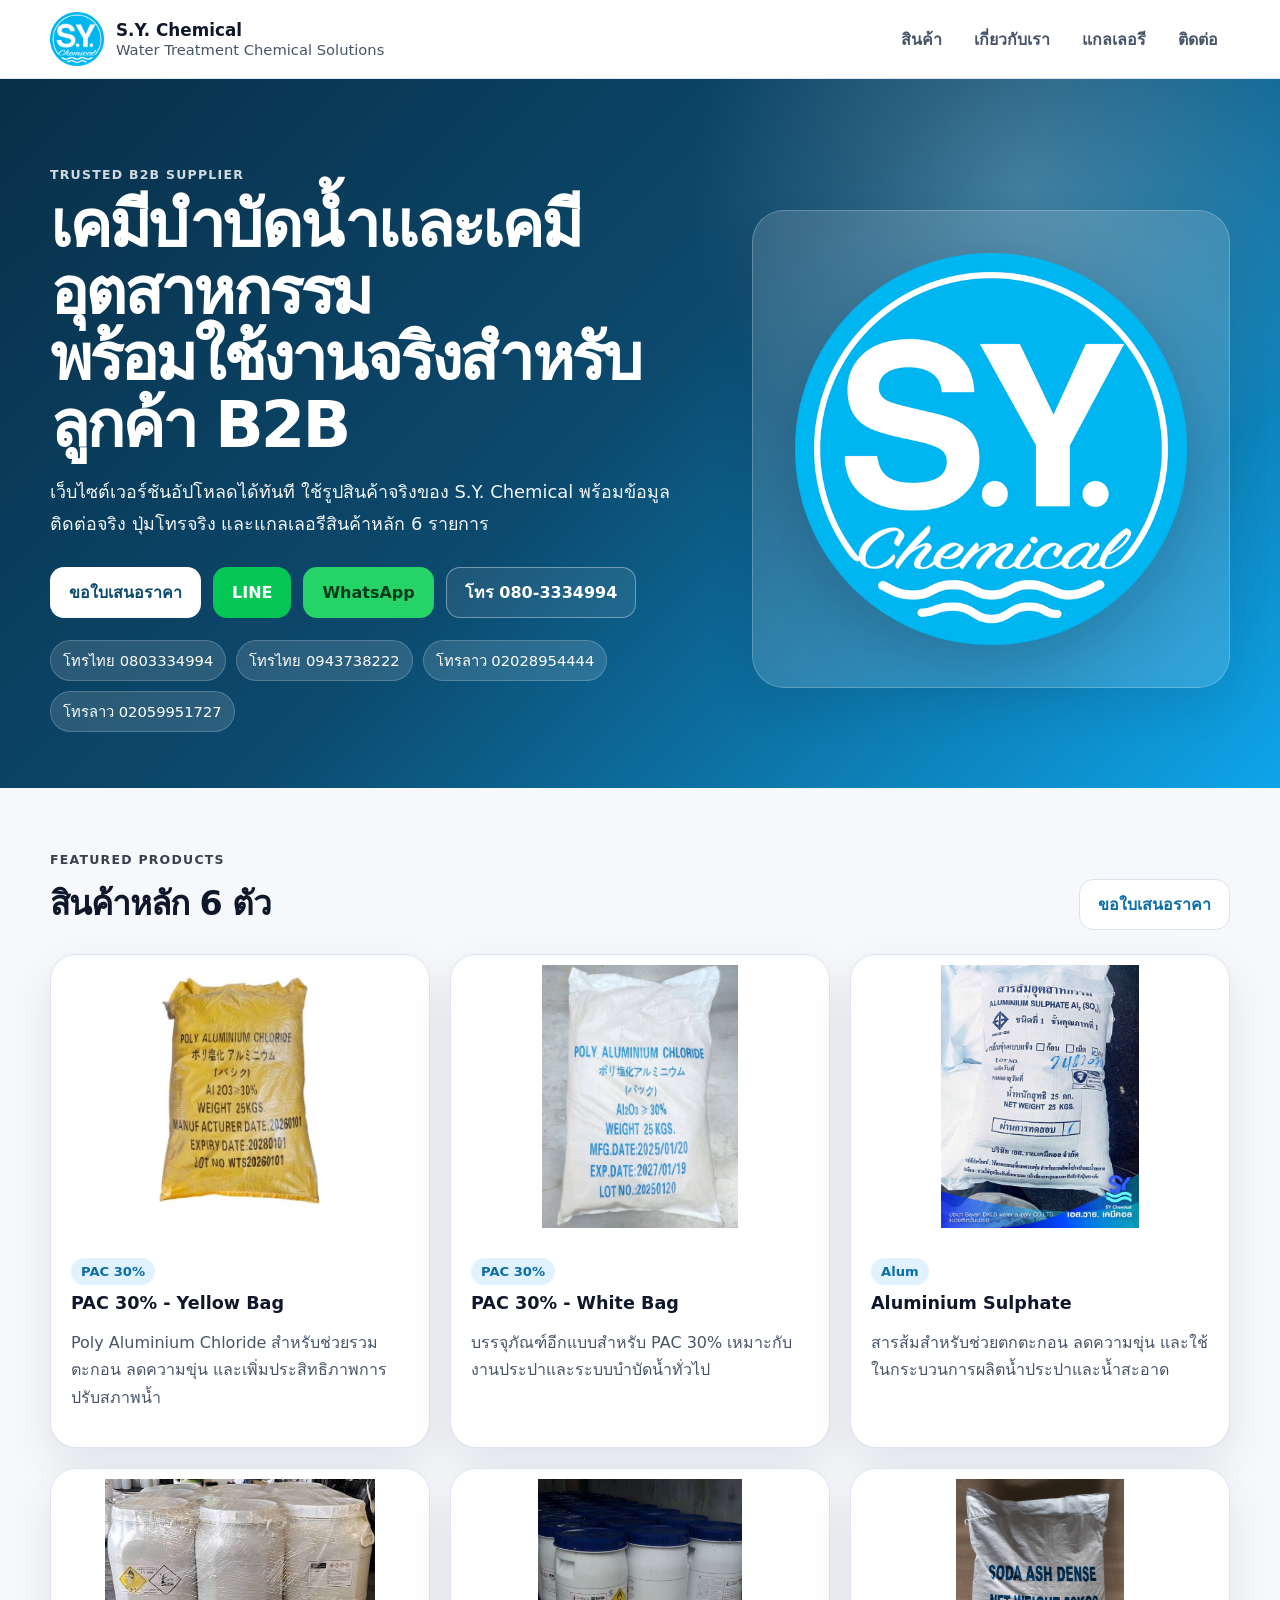
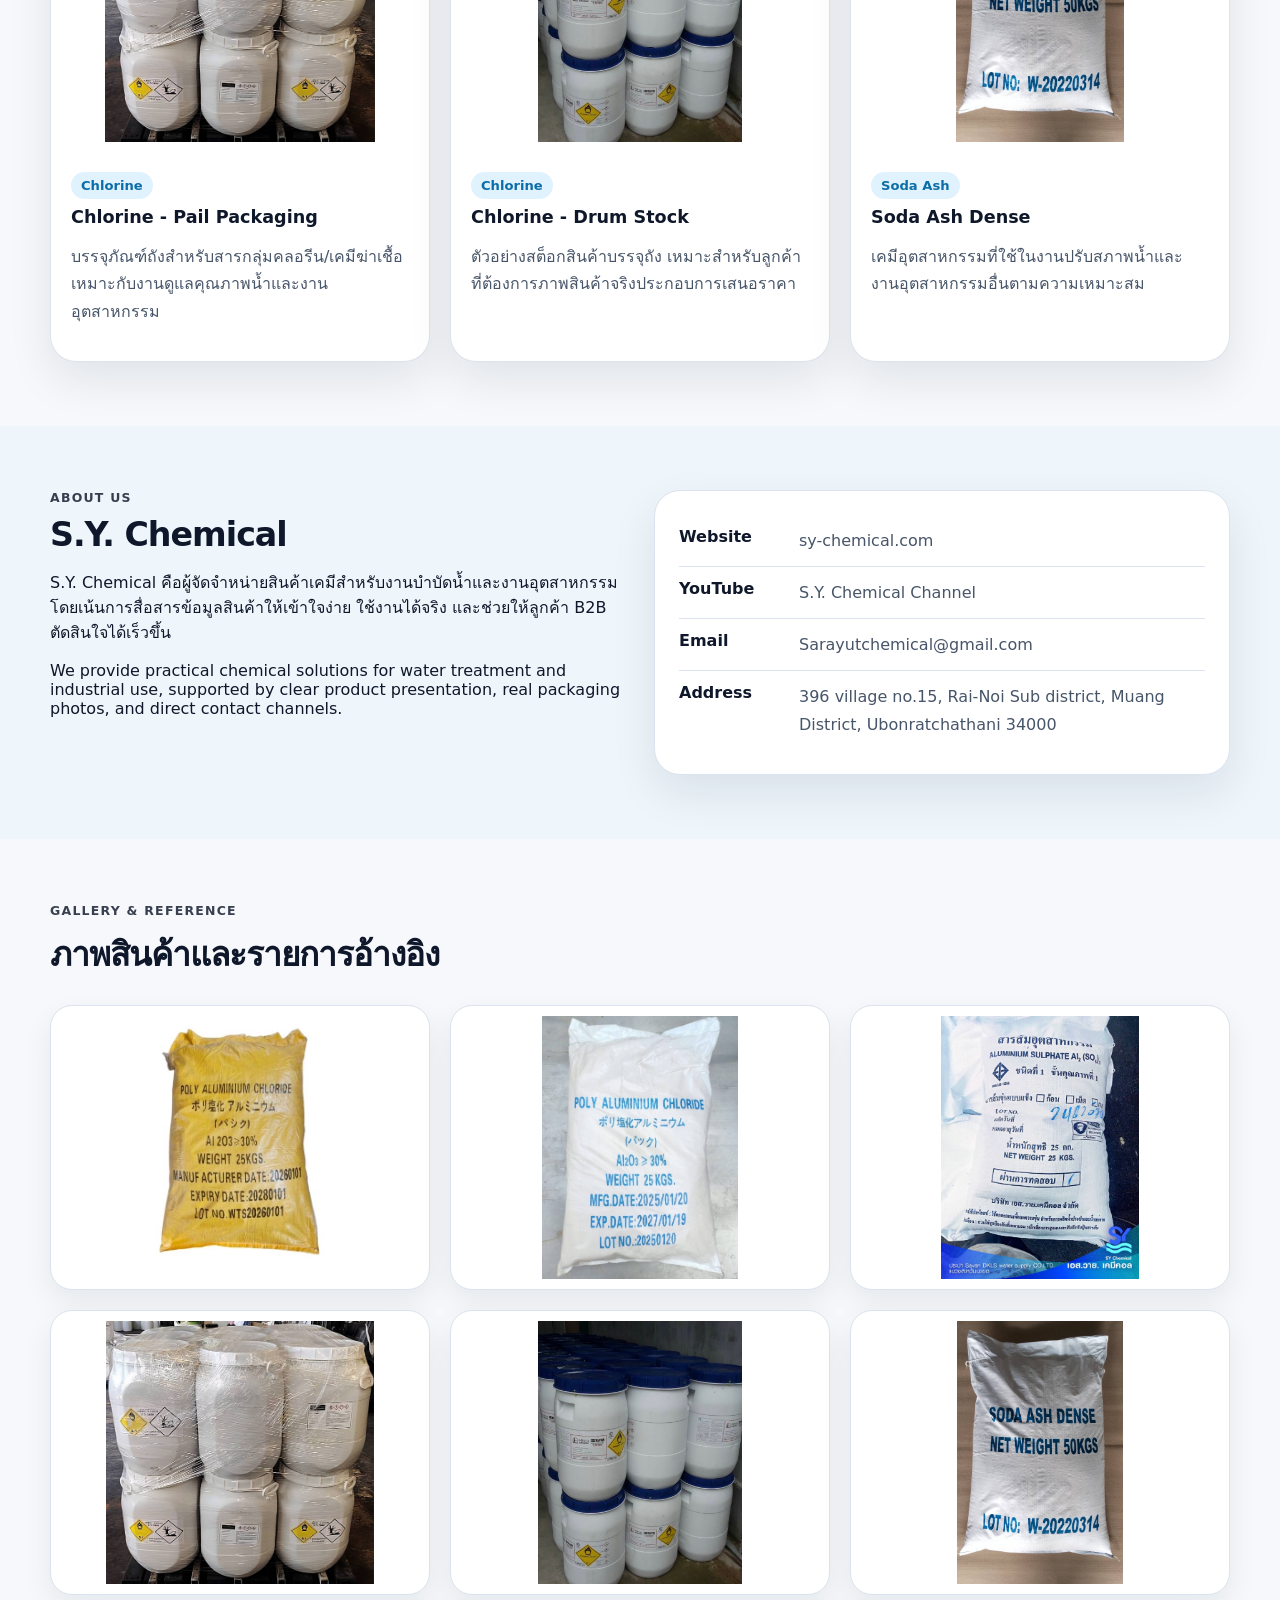
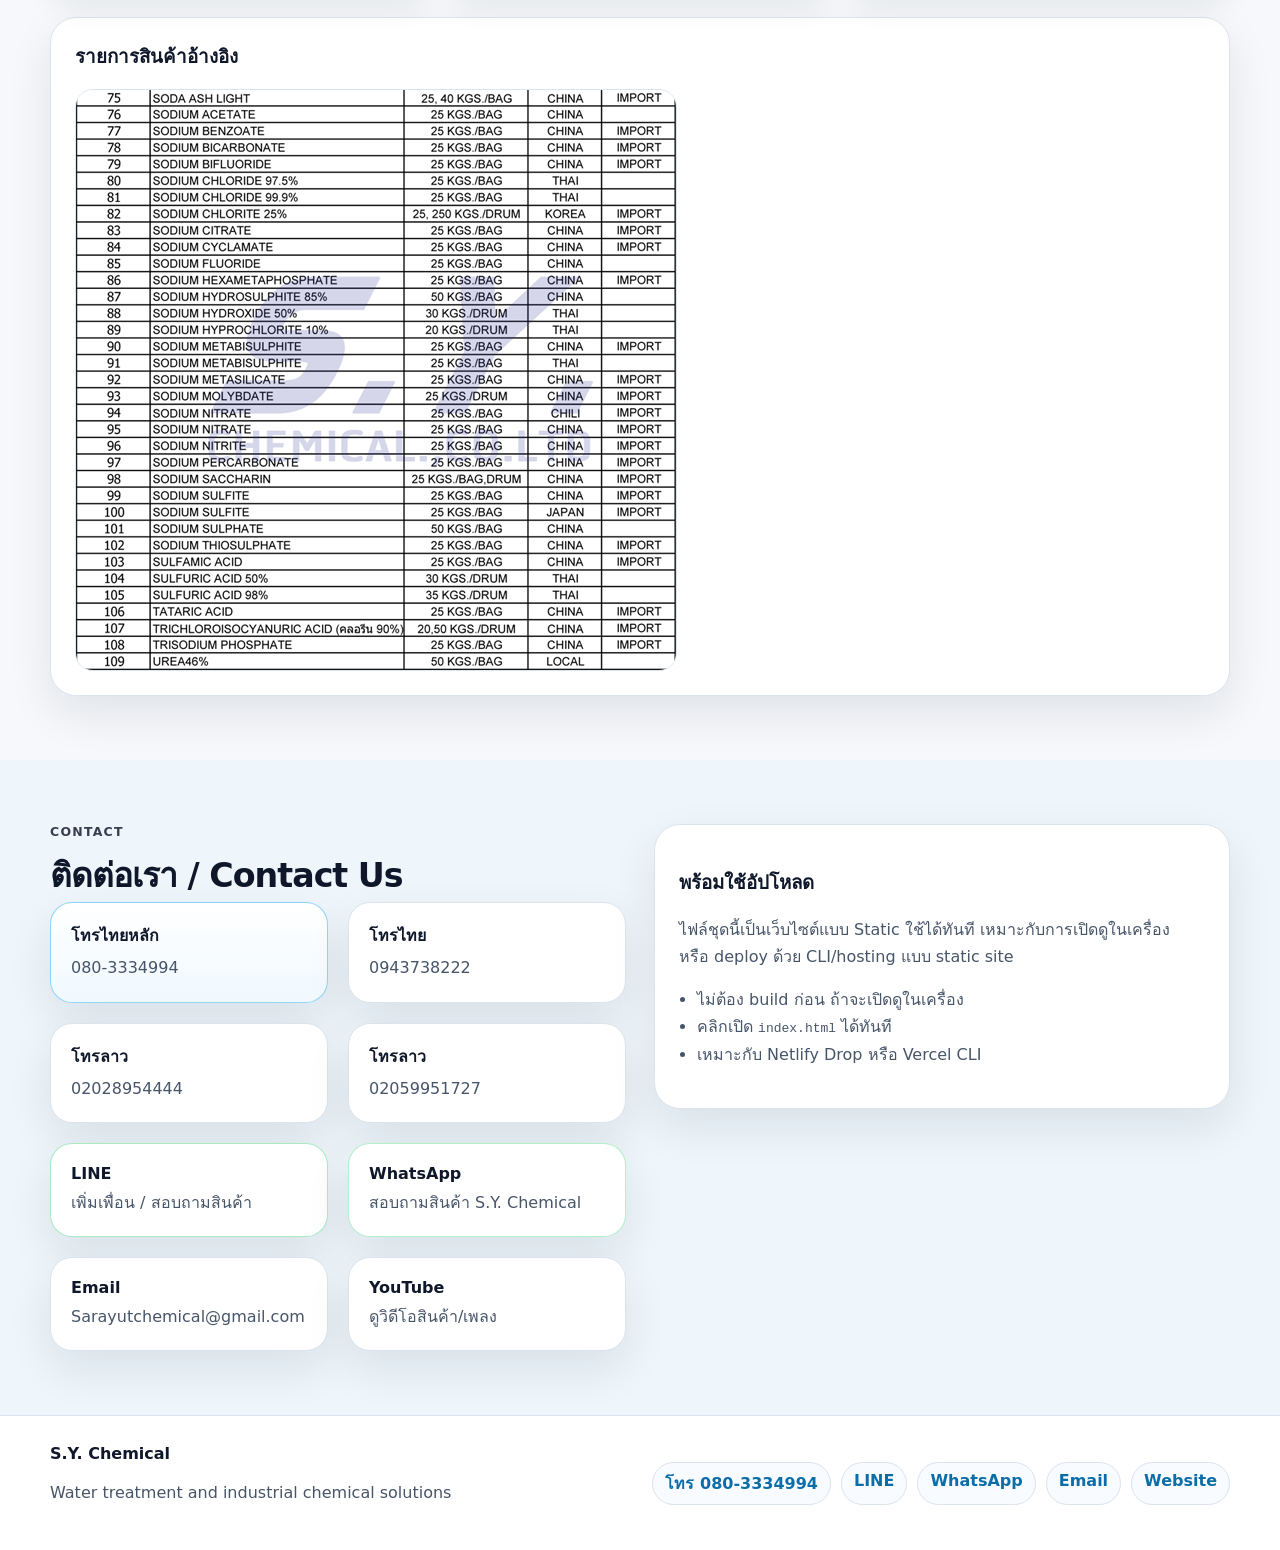
==== index.html @ 828c7010 "Upgrade conversion contact UI" ====
<!doctype html>
<html lang="th">
<head>
  <meta charset="utf-8" />
  <meta name="viewport" content="width=device-width, initial-scale=1" />
  <title>S.Y. Chemical | Water Treatment & Industrial Chemicals</title>
  <meta name="description" content="S.Y. Chemical - Water treatment and industrial chemicals. โทรไทย 0803334994, 0943738222 | โทรลาว 02028954444, 02059951727" />
  <link rel="stylesheet" href="styles.css" />
</head>
<body>
  <header class="topbar">
    <div class="wrap topbar-inner">
      <a class="brand" href="#home">
        <img src="images/logo.png" alt="S.Y. Chemical" />
        <div>
          <strong>S.Y. Chemical</strong>
          <span>Water Treatment Chemical Solutions</span>
        </div>
      </a>
      <nav class="nav">
        <a href="#products">สินค้า</a>
        <a href="#about">เกี่ยวกับเรา</a>
        <a href="#gallery">แกลเลอรี</a>
        <a href="#contact">ติดต่อ</a>
      </nav>
    </div>
  </header>

  <main id="home">
    <section class="hero">
      <div class="wrap hero-grid">
        <div>
          <p class="eyebrow">Trusted B2B Supplier</p>
          <h1>เคมีบำบัดน้ำและเคมีอุตสาหกรรม<br>พร้อมใช้งานจริงสำหรับลูกค้า B2B</h1>
          <p class="lead">เว็บไซต์เวอร์ชันอัปโหลดได้ทันที ใช้รูปสินค้าจริงของ S.Y. Chemical พร้อมข้อมูลติดต่อจริง ปุ่มโทรจริง และแกลเลอรีสินค้าหลัก 6 รายการ</p>
          <div class="hero-actions" aria-label="ช่องทางติดต่อด่วน">
            <a class="btn primary" href="#contact">ขอใบเสนอราคา</a>
            <a class="btn line" href="https://line.me/ti/p/CYmRqcKsBF" target="_blank" rel="noopener noreferrer">LINE</a>
            <a class="btn whatsapp" href="https://wa.me/8562059951727?text=%E0%B8%AA%E0%B8%A7%E0%B8%B1%E0%B8%AA%E0%B8%94%E0%B8%B5%E0%B8%84%E0%B8%A3%E0%B8%B1%E0%B8%9A%20%E0%B8%AA%E0%B8%99%E0%B9%83%E0%B8%88%E0%B8%AA%E0%B8%AD%E0%B8%9A%E0%B8%96%E0%B8%B2%E0%B8%A1%E0%B8%AA%E0%B8%B4%E0%B8%99%E0%B8%84%E0%B9%89%E0%B8%B2%20S.Y.%20Chemical%20%E0%B8%82%E0%B8%AD%E0%B8%A3%E0%B8%B2%E0%B8%A2%E0%B8%A5%E0%B8%B0%E0%B9%80%E0%B8%AD%E0%B8%B5%E0%B8%A2%E0%B8%94%E0%B9%80%E0%B8%9E%E0%B8%B4%E0%B9%88%E0%B8%A1%E0%B9%80%E0%B8%95%E0%B8%B4%E0%B8%A1%E0%B8%84%E0%B8%A3%E0%B8%B1%E0%B8%9A" target="_blank" rel="noopener noreferrer">WhatsApp</a>
            <a class="btn ghost" href="tel:0803334994">โทร 080-3334994</a>
          </div>
          <div class="mini-points">
            <span>โทรไทย 0803334994</span>
            <span>โทรไทย 0943738222</span>
            <span>โทรลาว 02028954444</span>
            <span>โทรลาว 02059951727</span>
          </div>
        </div>
        <div class="hero-card">
          <img src="images/logo.png" alt="S.Y. Chemical logo" />
        </div>
      </div>
    </section>

    <section class="section" id="products">
      <div class="wrap">
        <div class="section-head">
          <div>
            <p class="eyebrow">Featured Products</p>
            <h2>สินค้าหลัก 6 ตัว</h2>
          </div>
          <a class="btn small" href="#contact">ขอใบเสนอราคา</a>
        </div>

        <div class="product-grid">
          <article class="card">
            <img src="images/pac-yellow.jpg" alt="PAC 30% yellow bag" />
            <div class="card-body">
              <span class="tag">PAC 30%</span>
              <h3>PAC 30% - Yellow Bag</h3>
              <p>Poly Aluminium Chloride สำหรับช่วยรวมตะกอน ลดความขุ่น และเพิ่มประสิทธิภาพการปรับสภาพน้ำ</p>
            </div>
          </article>

          <article class="card">
            <img src="images/pac-white.jpg" alt="PAC 30% white bag" />
            <div class="card-body">
              <span class="tag">PAC 30%</span>
              <h3>PAC 30% - White Bag</h3>
              <p>บรรจุภัณฑ์อีกแบบสำหรับ PAC 30% เหมาะกับงานประปาและระบบบำบัดน้ำทั่วไป</p>
            </div>
          </article>

          <article class="card">
            <img src="images/alum-bag.jpg" alt="Aluminium Sulphate bag" />
            <div class="card-body">
              <span class="tag">Alum</span>
              <h3>Aluminium Sulphate</h3>
              <p>สารส้มสำหรับช่วยตกตะกอน ลดความขุ่น และใช้ในกระบวนการผลิตน้ำประปาและน้ำสะอาด</p>
            </div>
          </article>

          <article class="card">
            <img src="images/chlorine-pail.jpg" alt="Chlorine pails" />
            <div class="card-body">
              <span class="tag">Chlorine</span>
              <h3>Chlorine - Pail Packaging</h3>
              <p>บรรจุภัณฑ์ถังสำหรับสารกลุ่มคลอรีน/เคมีฆ่าเชื้อ เหมาะกับงานดูแลคุณภาพน้ำและงานอุตสาหกรรม</p>
            </div>
          </article>

          <article class="card">
            <img src="images/chlorine-drum.jpg" alt="Drum packaging" />
            <div class="card-body">
              <span class="tag">Chlorine</span>
              <h3>Chlorine - Drum Stock</h3>
              <p>ตัวอย่างสต็อกสินค้าบรรจุถัง เหมาะสำหรับลูกค้าที่ต้องการภาพสินค้าจริงประกอบการเสนอราคา</p>
            </div>
          </article>

          <article class="card">
            <img src="images/soda-ash.jpg" alt="Soda Ash Dense" />
            <div class="card-body">
              <span class="tag">Soda Ash</span>
              <h3>Soda Ash Dense</h3>
              <p>เคมีอุตสาหกรรมที่ใช้ในงานปรับสภาพน้ำและงานอุตสาหกรรมอื่นตามความเหมาะสม</p>
            </div>
          </article>
        </div>
      </div>
    </section>

    <section class="section alt" id="about">
      <div class="wrap two-col">
        <div>
          <p class="eyebrow">About Us</p>
          <h2>S.Y. Chemical</h2>
          <p>S.Y. Chemical คือผู้จัดจำหน่ายสินค้าเคมีสำหรับงานบำบัดน้ำและงานอุตสาหกรรม โดยเน้นการสื่อสารข้อมูลสินค้าให้เข้าใจง่าย ใช้งานได้จริง และช่วยให้ลูกค้า B2B ตัดสินใจได้เร็วขึ้น</p>
          <p>We provide practical chemical solutions for water treatment and industrial use, supported by clear product presentation, real packaging photos, and direct contact channels.</p>
        </div>
        <div class="info-list">
          <div><strong>Website</strong><span><a href="https://sy-chemical.com/?name=contact" target="_blank" rel="noopener noreferrer">sy-chemical.com</a></span></div>
          <div><strong>YouTube</strong><span><a href="https://www.youtube.com/@s.y.chemical3728/videos" target="_blank" rel="noopener noreferrer">S.Y. Chemical Channel</a></span></div>
          <div><strong>Email</strong><span><a href="mailto:Sarayutchemical@gmail.com">Sarayutchemical@gmail.com</a></span></div>
          <div><strong>Address</strong><span>396 village no.15, Rai-Noi Sub district, Muang District, Ubonratchathani 34000</span></div>
        </div>
      </div>
    </section>

    <section class="section" id="gallery">
      <div class="wrap">
        <div class="section-head">
          <div>
            <p class="eyebrow">Gallery & Reference</p>
            <h2>ภาพสินค้าและรายการอ้างอิง</h2>
          </div>
        </div>
        <div class="gallery-grid">
          <img src="images/pac-yellow.jpg" alt="PAC yellow" />
          <img src="images/pac-white.jpg" alt="PAC white" />
          <img src="images/alum-bag.jpg" alt="Alum bag" />
          <img src="images/chlorine-pail.jpg" alt="Chlorine pail" />
          <img src="images/chlorine-drum.jpg" alt="Chlorine drum" />
          <img src="images/soda-ash.jpg" alt="Soda ash" />
        </div>
        <div class="inventory-panel">
          <h3>รายการสินค้าอ้างอิง</h3>
          <img src="images/inventory-list.png" alt="Inventory list" />
        </div>
      </div>
    </section>

    <section class="section alt" id="contact">
      <div class="wrap two-col">
        <div>
          <p class="eyebrow">Contact</p>
          <h2>ติดต่อเรา / Contact Us</h2>
          <div class="cta-grid">
            <a class="contact-card primary-contact" href="tel:0803334994">
              <strong>โทรไทยหลัก</strong>
              <span>080-3334994</span>
            </a>
            <a class="contact-card" href="tel:0943738222">
              <strong>โทรไทย</strong>
              <span>0943738222</span>
            </a>
            <a class="contact-card" href="tel:02028954444">
              <strong>โทรลาว</strong>
              <span>02028954444</span>
            </a>
            <a class="contact-card" href="tel:02059951727">
              <strong>โทรลาว</strong>
              <span>02059951727</span>
            </a>
            <a class="contact-card contact-line" href="https://line.me/ti/p/CYmRqcKsBF" target="_blank" rel="noopener noreferrer">
              <strong>LINE</strong>
              <span>เพิ่มเพื่อน / สอบถามสินค้า</span>
            </a>
            <a class="contact-card contact-whatsapp" href="https://wa.me/8562059951727?text=%E0%B8%AA%E0%B8%A7%E0%B8%B1%E0%B8%AA%E0%B8%94%E0%B8%B5%E0%B8%84%E0%B8%A3%E0%B8%B1%E0%B8%9A%20%E0%B8%AA%E0%B8%99%E0%B9%83%E0%B8%88%E0%B8%AA%E0%B8%AD%E0%B8%9A%E0%B8%96%E0%B8%B2%E0%B8%A1%E0%B8%AA%E0%B8%B4%E0%B8%99%E0%B8%84%E0%B9%89%E0%B8%B2%20S.Y.%20Chemical%20%E0%B8%82%E0%B8%AD%E0%B8%A3%E0%B8%B2%E0%B8%A2%E0%B8%A5%E0%B8%B0%E0%B9%80%E0%B8%AD%E0%B8%B5%E0%B8%A2%E0%B8%94%E0%B9%80%E0%B8%9E%E0%B8%B4%E0%B9%88%E0%B8%A1%E0%B9%80%E0%B8%95%E0%B8%B4%E0%B8%A1%E0%B8%84%E0%B8%A3%E0%B8%B1%E0%B8%9A" target="_blank" rel="noopener noreferrer">
              <strong>WhatsApp</strong>
              <span>สอบถามสินค้า S.Y. Chemical</span>
            </a>
            <a class="contact-card" href="mailto:Sarayutchemical@gmail.com">
              <strong>Email</strong>
              <span>Sarayutchemical@gmail.com</span>
            </a>
            <a class="contact-card" href="https://www.youtube.com/@s.y.chemical3728/videos" target="_blank" rel="noopener noreferrer">
              <strong>YouTube</strong>
              <span>ดูวิดีโอสินค้า/เพลง</span>
            </a>
          </div>
        </div>
        <div class="quote-box">
          <h3>พร้อมใช้อัปโหลด</h3>
          <p>ไฟล์ชุดนี้เป็นเว็บไซต์แบบ Static ใช้ได้ทันที เหมาะกับการเปิดดูในเครื่อง หรือ deploy ด้วย CLI/hosting แบบ static site</p>
          <ul>
            <li>ไม่ต้อง build ก่อน ถ้าจะเปิดดูในเครื่อง</li>
            <li>คลิกเปิด <code>index.html</code> ได้ทันที</li>
            <li>เหมาะกับ Netlify Drop หรือ Vercel CLI</li>
          </ul>
        </div>
      </div>
    </section>
  </main>

  <footer class="footer">
    <div class="wrap footer-inner">
      <div>
        <strong>S.Y. Chemical</strong>
        <p>Water treatment and industrial chemical solutions</p>
      </div>
      <div class="footer-links" aria-label="ช่องทางติดต่อ S.Y. Chemical">
        <a href="tel:0803334994">โทร 080-3334994</a>
        <a href="https://line.me/ti/p/CYmRqcKsBF" target="_blank" rel="noopener noreferrer">LINE</a>
        <a href="https://wa.me/8562059951727?text=%E0%B8%AA%E0%B8%A7%E0%B8%B1%E0%B8%AA%E0%B8%94%E0%B8%B5%E0%B8%84%E0%B8%A3%E0%B8%B1%E0%B8%9A%20%E0%B8%AA%E0%B8%99%E0%B9%83%E0%B8%88%E0%B8%AA%E0%B8%AD%E0%B8%9A%E0%B8%96%E0%B8%B2%E0%B8%A1%E0%B8%AA%E0%B8%B4%E0%B8%99%E0%B8%84%E0%B9%89%E0%B8%B2%20S.Y.%20Chemical%20%E0%B8%82%E0%B8%AD%E0%B8%A3%E0%B8%B2%E0%B8%A2%E0%B8%A5%E0%B8%B0%E0%B9%80%E0%B8%AD%E0%B8%B5%E0%B8%A2%E0%B8%94%E0%B9%80%E0%B8%9E%E0%B8%B4%E0%B9%88%E0%B8%A1%E0%B9%80%E0%B8%95%E0%B8%B4%E0%B8%A1%E0%B8%84%E0%B8%A3%E0%B8%B1%E0%B8%9A" target="_blank" rel="noopener noreferrer">WhatsApp</a>
        <a href="mailto:Sarayutchemical@gmail.com">Email</a>
        <a href="https://sy-chemical.com/?name=contact" target="_blank" rel="noopener noreferrer">Website</a>
      </div>
    </div>
  </footer>

  <div class="mobile-contact-bar" aria-label="ติดต่อด่วนบนมือถือ">
    <a href="tel:0803334994" aria-label="โทร S.Y. Chemical เบอร์ไทยหลัก 080-3334994">โทร</a>
    <a class="line" href="https://line.me/ti/p/CYmRqcKsBF" target="_blank" rel="noopener noreferrer" aria-label="ติดต่อ S.Y. Chemical ทาง LINE">LINE</a>
    <a class="whatsapp" href="https://wa.me/8562059951727?text=%E0%B8%AA%E0%B8%A7%E0%B8%B1%E0%B8%AA%E0%B8%94%E0%B8%B5%E0%B8%84%E0%B8%A3%E0%B8%B1%E0%B8%9A%20%E0%B8%AA%E0%B8%99%E0%B9%83%E0%B8%88%E0%B8%AA%E0%B8%AD%E0%B8%9A%E0%B8%96%E0%B8%B2%E0%B8%A1%E0%B8%AA%E0%B8%B4%E0%B8%99%E0%B8%84%E0%B9%89%E0%B8%B2%20S.Y.%20Chemical%20%E0%B8%82%E0%B8%AD%E0%B8%A3%E0%B8%B2%E0%B8%A2%E0%B8%A5%E0%B8%B0%E0%B9%80%E0%B8%AD%E0%B8%B5%E0%B8%A2%E0%B8%94%E0%B9%80%E0%B8%9E%E0%B8%B4%E0%B9%88%E0%B8%A1%E0%B9%80%E0%B8%95%E0%B8%B4%E0%B8%A1%E0%B8%84%E0%B8%A3%E0%B8%B1%E0%B8%9A" target="_blank" rel="noopener noreferrer" aria-label="ติดต่อ S.Y. Chemical ทาง WhatsApp">WhatsApp</a>
  </div>
</body>
</html>
---- styles.css ----
:root {
  --bg: #f6f8fb;
  --card: #ffffff;
  --text: #0f172a;
  --muted: #475569;
  --line: #dbe3ee;
  --brand: #0ea5e9;
  --brand-dark: #0b6ea8;
  --brand-deep: #082f49;
  --line-green: #06c755;
  --whatsapp-green: #25d366;
  --shadow: 0 18px 45px rgba(15, 23, 42, .09);
}
* { box-sizing: border-box; }
html { scroll-behavior: smooth; }
body {
  margin: 0;
  font-family: system-ui, -apple-system, BlinkMacSystemFont, "Segoe UI", sans-serif;
  color: var(--text);
  background: var(--bg);
}
img { max-width: 100%; display: block; }
a { color: inherit; text-decoration: none; }
a:focus-visible, .btn:focus-visible, .contact-card:focus-visible, .mobile-contact-bar a:focus-visible {
  outline: 3px solid rgba(14, 165, 233, .65);
  outline-offset: 3px;
}
.wrap { width: min(1180px, calc(100% - 32px)); margin: 0 auto; }
.topbar {
  position: sticky; top: 0; z-index: 10;
  background: rgba(255,255,255,.92); backdrop-filter: blur(14px);
  border-bottom: 1px solid rgba(219, 227, 238, .9);
}
.topbar-inner {
  display: flex; align-items: center; justify-content: space-between; gap: 16px;
  padding: 12px 0;
}
.brand { display: flex; align-items: center; gap: 12px; }
.brand img { width: 54px; height: 54px; border-radius: 16px; object-fit: contain; background: #fff; }
.brand strong { display: block; font-size: 1.05rem; }
.brand span { color: var(--muted); font-size: .92rem; }
.nav { display: flex; gap: 8px; flex-wrap: wrap; }
.nav a { color: var(--muted); font-weight: 700; padding: 9px 12px; border-radius: 999px; transition: color .2s ease, background .2s ease; }
.nav a:hover { color: var(--brand-dark); background: #e0f2fe; }
.hero {
  padding: 88px 0 56px;
  background:
    radial-gradient(circle at 80% 15%, rgba(255,255,255,.22), transparent 28%),
    linear-gradient(135deg, #082f49, #0c4a6e 48%, #0ea5e9);
  color: #fff;
}
.hero-grid {
  display: grid; grid-template-columns: minmax(0, 1.15fr) minmax(280px, .85fr); gap: clamp(28px, 5vw, 56px); align-items: center;
}
.eyebrow { margin: 0 0 10px; text-transform: uppercase; letter-spacing: .1em; font-size: .78rem; opacity: .82; font-weight: 800; }
.hero h1 { font-size: clamp(2.2rem, 5vw, 4.25rem); line-height: 1.04; letter-spacing: -.045em; margin: 0 0 18px; }
.lead { font-size: clamp(1.02rem, 1.4vw, 1.16rem); line-height: 1.8; opacity: .95; max-width: 64ch; }
.hero-actions { display: flex; gap: 12px; margin-top: 26px; flex-wrap: wrap; }
.btn {
  display: inline-flex; align-items: center; justify-content: center;
  min-height: 48px; padding: 12px 18px; border-radius: 14px; font-weight: 800;
  border: 1px solid transparent; transition: transform .2s ease, box-shadow .2s ease, background .2s ease, border-color .2s ease;
}
.btn:hover { transform: translateY(-2px); box-shadow: 0 12px 24px rgba(15, 23, 42, .16); }
.btn.primary { background: #fff; color: #0c4a6e; }
.btn.line { background: var(--line-green); color: #fff; }
.btn.whatsapp { background: var(--whatsapp-green); color: #063b1f; }
.btn.ghost, .btn.small { background: rgba(255,255,255,.08); border-color: rgba(255,255,255,.38); color: inherit; }
.btn.small { color: var(--brand-dark); border-color: var(--line); background: #fff; }
.mini-points { display: flex; gap: 10px; flex-wrap: wrap; margin-top: 22px; }
.mini-points span {
  background: rgba(255,255,255,.13); border: 1px solid rgba(255,255,255,.2);
  padding: 8px 12px; border-radius: 999px; font-size: .92rem;
}
.hero-card {
  background: rgba(255,255,255,.14); border: 1px solid rgba(255,255,255,.22);
  border-radius: 32px; padding: clamp(24px, 4vw, 42px); backdrop-filter: blur(8px);
}
.hero-card img { object-fit: contain; margin: 0 auto; filter: drop-shadow(0 16px 30px rgba(2, 6, 23, .18)); }
.section { padding: 64px 0; }
.section.alt { background: #eef6fb; }
.section-head {
  display: flex; align-items: end; justify-content: space-between; gap: 18px; margin-bottom: 24px;
}
.section h2 { margin: 0; font-size: clamp(1.65rem, 2.6vw, 2.5rem); letter-spacing: -.03em; }
.product-grid, .gallery-grid, .cta-grid { display: grid; gap: 20px; }
.product-grid { grid-template-columns: repeat(3, minmax(0, 1fr)); }
.gallery-grid { grid-template-columns: repeat(3, minmax(0, 1fr)); }
.cta-grid { grid-template-columns: repeat(2, minmax(0, 1fr)); }
.card, .inventory-panel, .quote-box, .contact-card, .info-list, .hero-card { box-shadow: var(--shadow); }
.card {
  background: var(--card); border: 1px solid rgba(219, 227, 238, .95); border-radius: 26px; overflow: hidden;
  transition: transform .2s ease, box-shadow .2s ease, border-color .2s ease;
}
.card:hover { transform: translateY(-4px); box-shadow: 0 22px 52px rgba(15, 23, 42, .13); border-color: rgba(14, 165, 233, .35); }
.card img { width: 100%; aspect-ratio: 4 / 3; object-fit: contain; background: #fff; padding: 10px; }
.card-body { padding: 20px; }
.tag {
  display: inline-block; padding: 6px 10px; border-radius: 999px; background: #e0f2fe; color: var(--brand-dark);
  font-size: .82rem; font-weight: 800; margin-bottom: 8px;
}
.card h3 { margin: 0 0 10px; font-size: 1.1rem; }
.card p, .quote-box p, .info-list span, .quote-box li, .contact-card span, .footer p { color: var(--muted); line-height: 1.7; }
.two-col { display: grid; grid-template-columns: 1fr 1fr; gap: 28px; align-items: start; }
.info-list, .quote-box, .inventory-panel {
  background: var(--card); border: 1px solid var(--line); border-radius: 26px; padding: 24px;
}
.info-list div { display: grid; grid-template-columns: 110px 1fr; gap: 10px; padding: 12px 0; border-bottom: 1px solid var(--line); }
.info-list div:last-child { border-bottom: 0; }
.inventory-panel { margin-top: 22px; }
.inventory-panel h3 { margin-top: 0; }
.inventory-panel img { border-radius: 18px; border: 1px solid var(--line); background: #fff; }
.gallery-grid img {
  width: 100%; aspect-ratio: 4 / 3; object-fit: contain; border-radius: 22px; border: 1px solid var(--line); background: #fff; padding: 10px;
  box-shadow: 0 12px 30px rgba(15, 23, 42, .07);
}
.contact-card {
  background: var(--card); border: 1px solid var(--line); border-radius: 22px; padding: 20px;
  transition: transform .2s ease, box-shadow .2s ease, border-color .2s ease;
}
.contact-card:hover { transform: translateY(-3px); border-color: rgba(14, 165, 233, .4); box-shadow: 0 18px 42px rgba(15, 23, 42, .12); }
.contact-card strong { display: block; margin-bottom: 6px; }
.primary-contact { border-color: rgba(14, 165, 233, .45); background: linear-gradient(180deg, #fff, #f0f9ff); }
.contact-line { border-color: rgba(6, 199, 85, .35); }
.contact-whatsapp { border-color: rgba(37, 211, 102, .35); }
.quote-box ul { padding-left: 18px; }
.footer { padding: 28px 0; border-top: 1px solid var(--line); background: #fff; }
.footer-inner { display: flex; justify-content: space-between; gap: 18px; align-items: center; }
.footer-links { display: flex; gap: 10px; flex-wrap: wrap; justify-content: flex-end; }
.footer-links a { color: var(--brand-dark); font-weight: 800; border: 1px solid var(--line); border-radius: 999px; padding: 8px 12px; background: #f8fbff; }
.mobile-contact-bar { display: none; }
@media (max-width: 900px) {
  body { padding-bottom: 84px; }
  .hero { padding: 56px 0 40px; }
  .hero-grid, .two-col, .product-grid, .gallery-grid, .cta-grid { grid-template-columns: 1fr; }
  .topbar-inner, .section-head, .footer-inner { flex-direction: column; align-items: flex-start; }
  .nav { width: 100%; }
  .hero-actions .btn { flex: 1 1 165px; }
  .footer { padding-bottom: 104px; }
  .footer-links { justify-content: flex-start; }
  .mobile-contact-bar {
    position: fixed; left: 12px; right: 12px; bottom: 12px; z-index: 20;
    display: grid; grid-template-columns: repeat(3, 1fr); gap: 8px;
    padding: 10px; border: 1px solid rgba(219, 227, 238, .9); border-radius: 20px;
    background: rgba(255, 255, 255, .94); box-shadow: 0 16px 42px rgba(15, 23, 42, .2); backdrop-filter: blur(14px);
  }
  .mobile-contact-bar a {
    min-height: 46px; display: inline-flex; align-items: center; justify-content: center;
    border-radius: 14px; background: var(--brand-dark); color: #fff; font-weight: 900;
  }
  .mobile-contact-bar a.line { background: var(--line-green); }
  .mobile-contact-bar a.whatsapp { background: var(--whatsapp-green); color: #063b1f; }
}
@media (max-width: 560px) {
  .wrap { width: min(100% - 24px, 1180px); }
  .brand span { display: none; }
  .info-list div { grid-template-columns: 1fr; gap: 4px; }
  .hero-actions .btn { flex-basis: 100%; }
  .section { padding: 48px 0; }
}
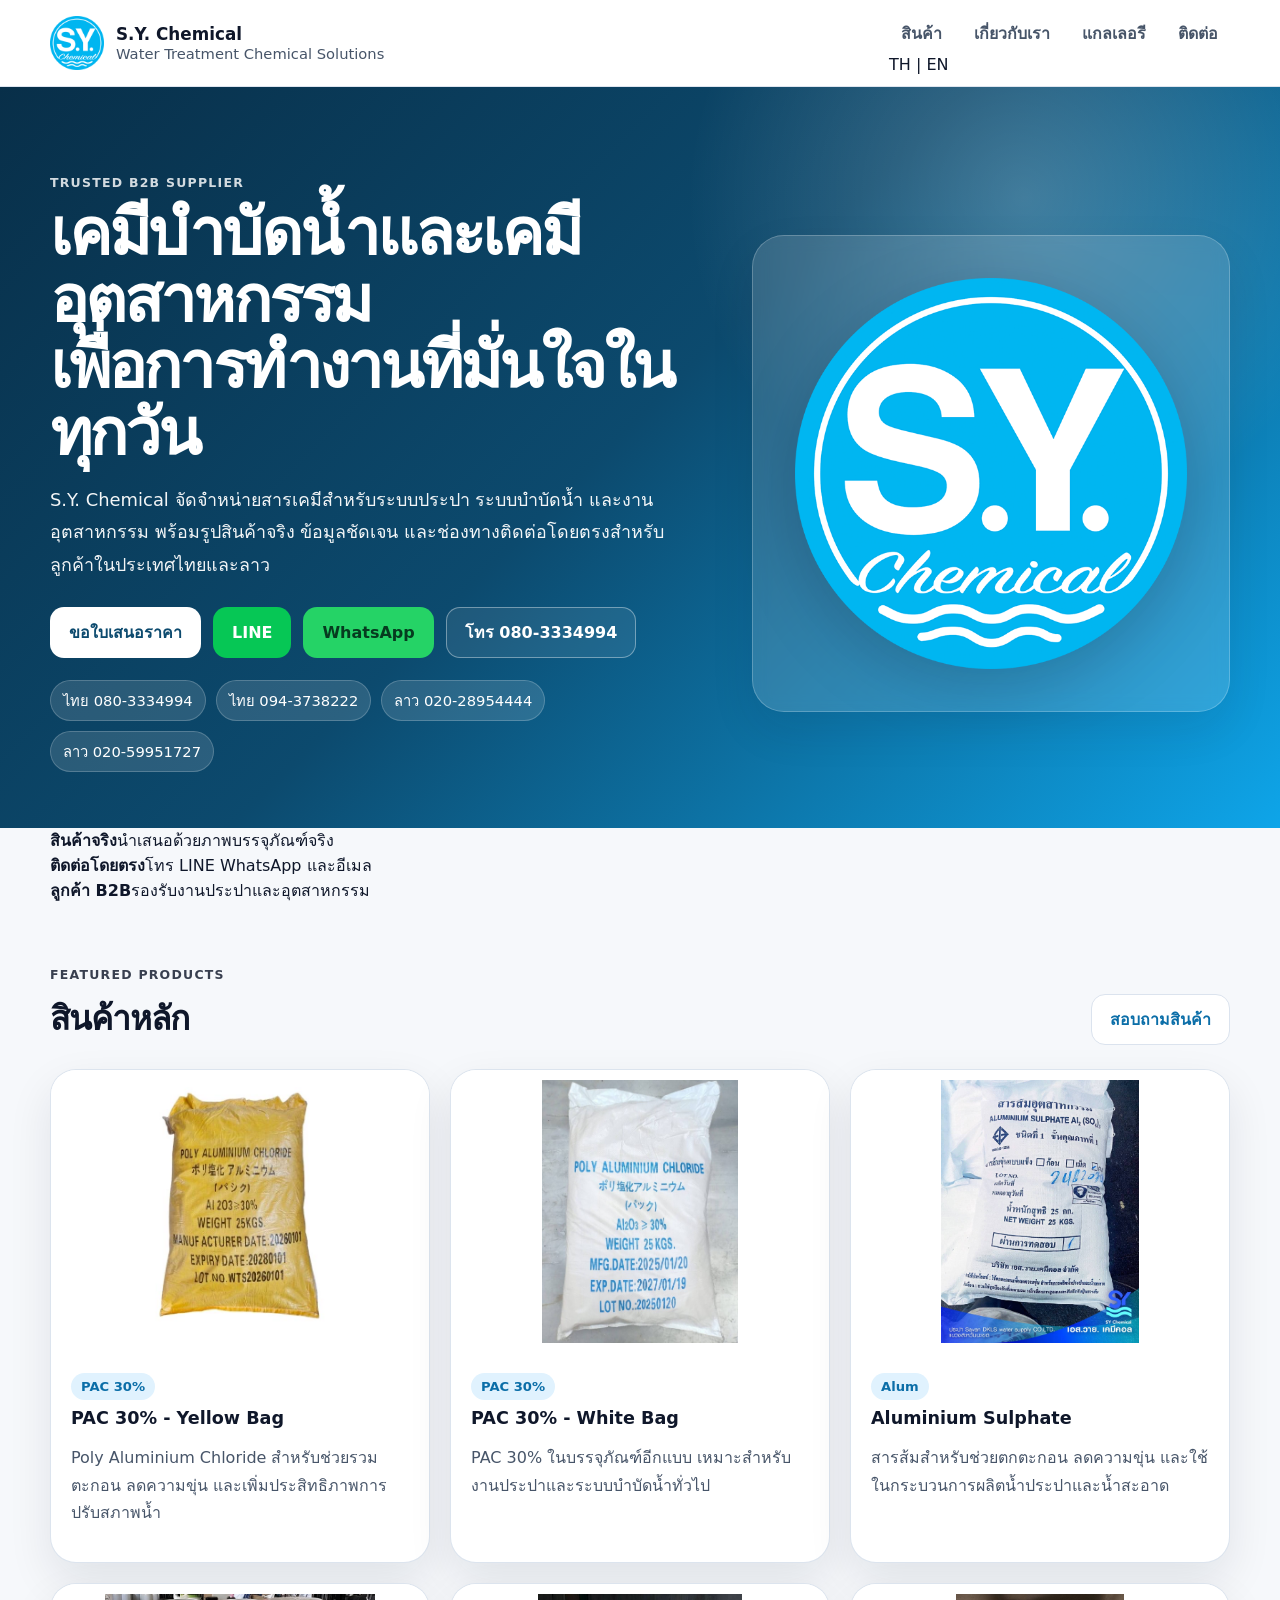
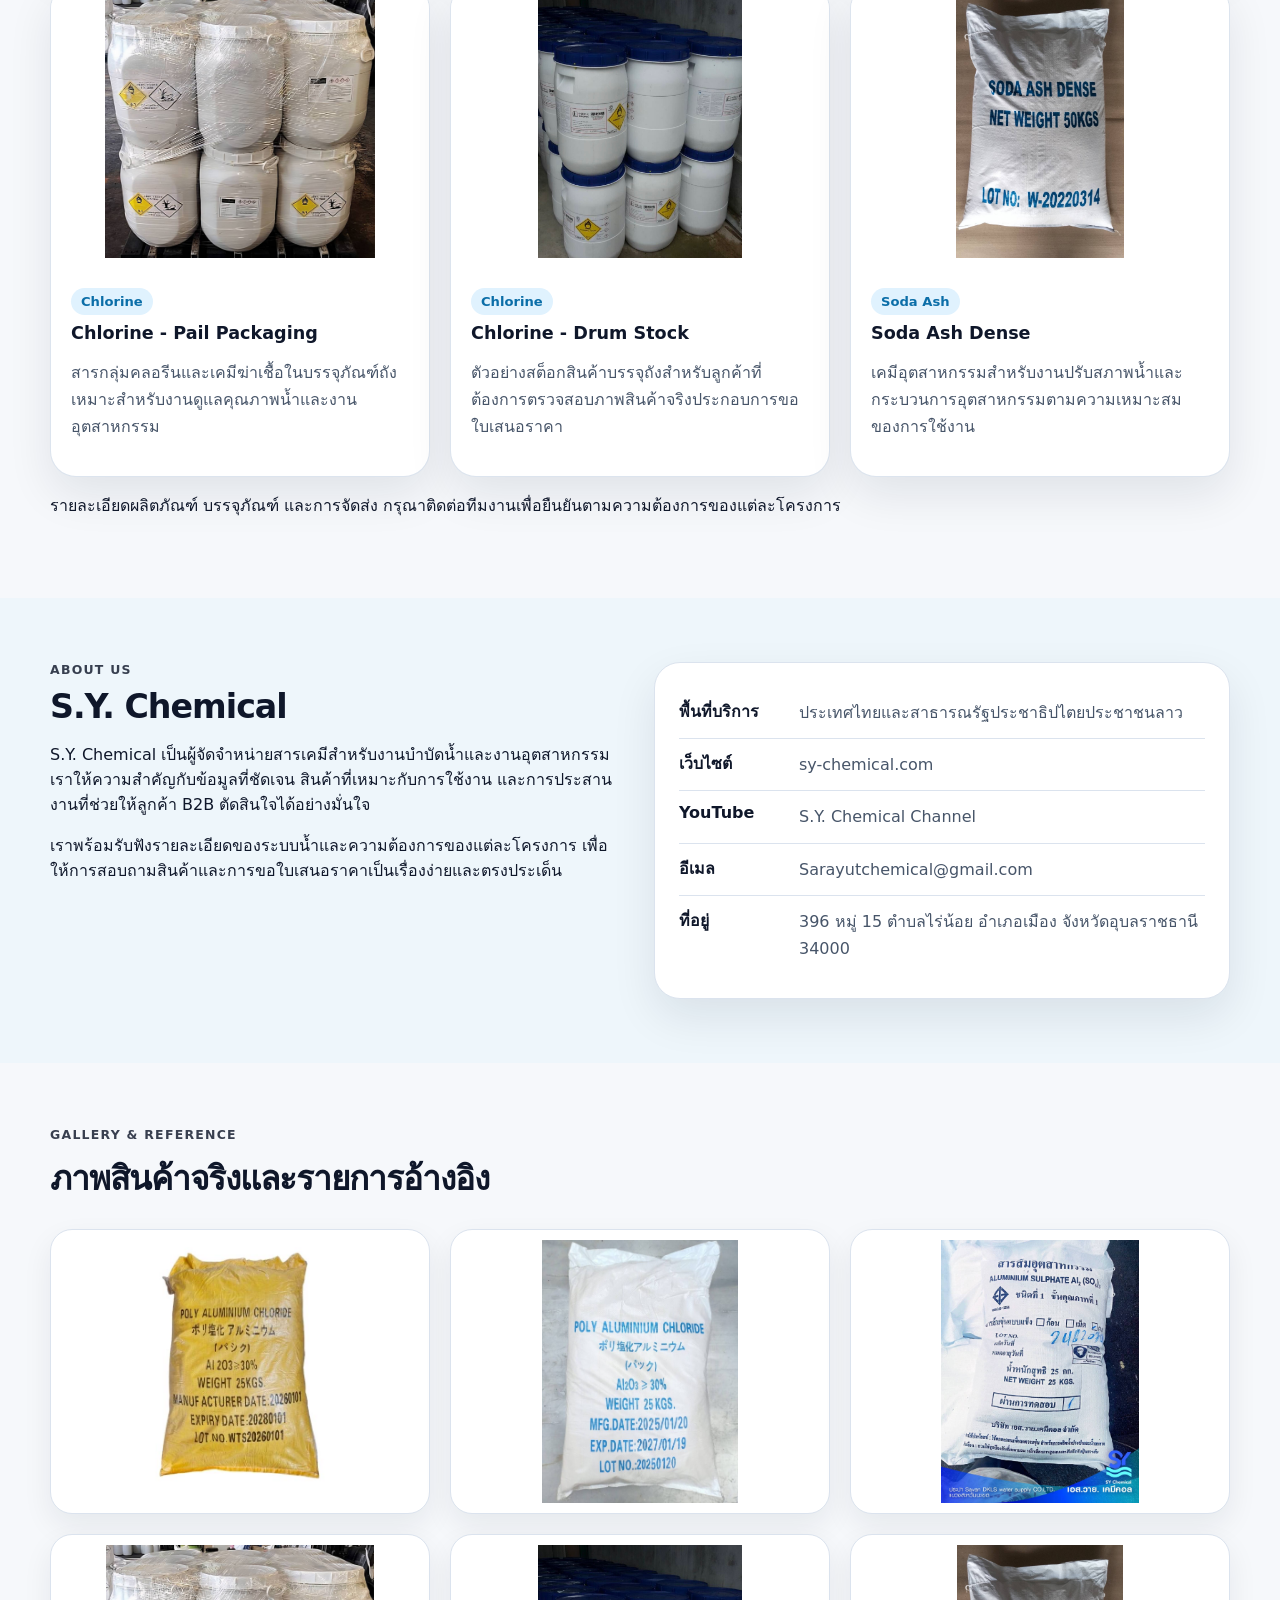
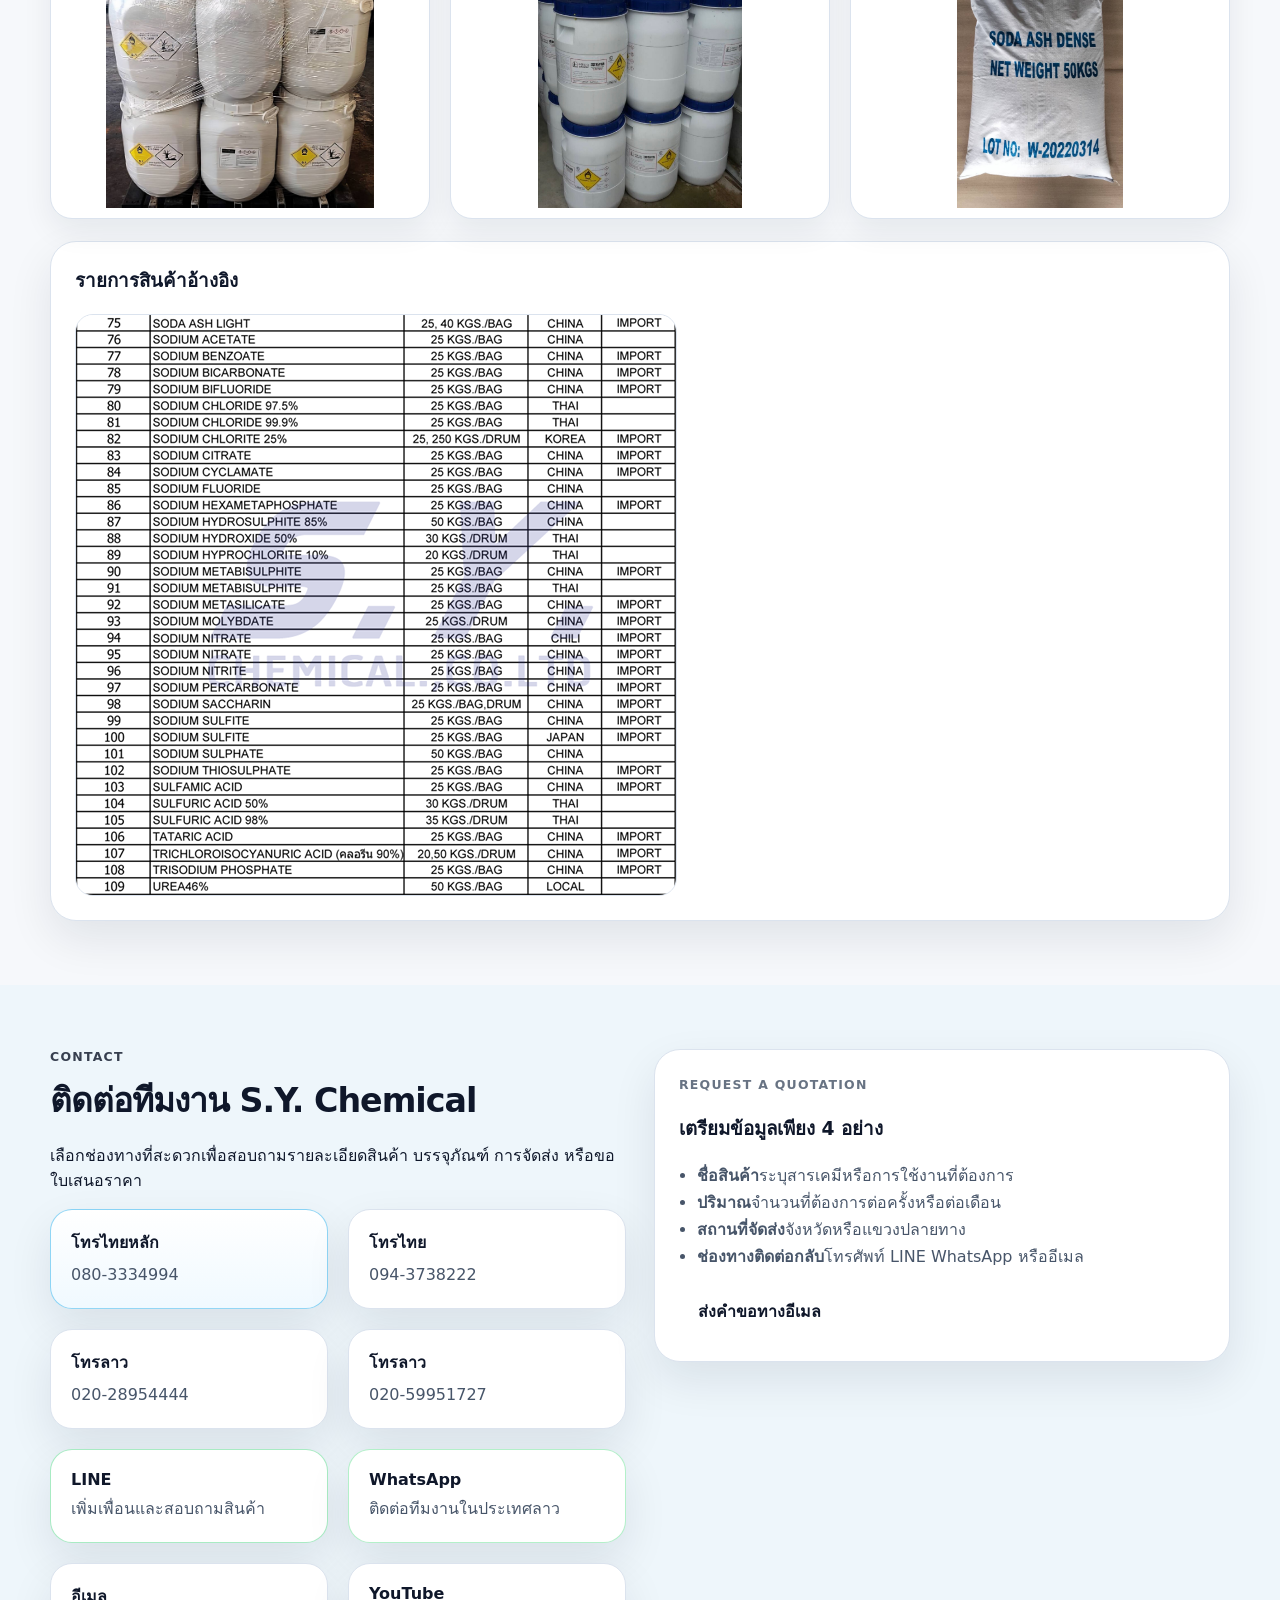
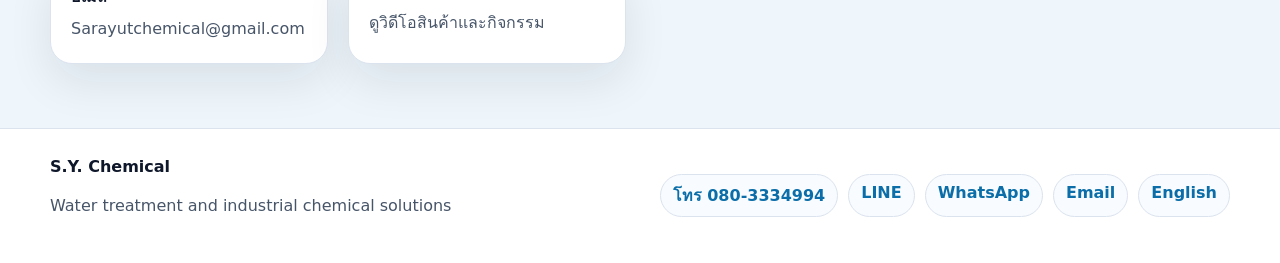
==== commit c12ea8e5: "Improve Thai landing page and add language navigation" ====
--- a/index.html
+++ b/index.html
@@ -3,26 +3,42 @@
 <head>
   <meta charset="utf-8" />
   <meta name="viewport" content="width=device-width, initial-scale=1" />
-  <title>S.Y. Chemical | Water Treatment & Industrial Chemicals</title>
-  <meta name="description" content="S.Y. Chemical - Water treatment and industrial chemicals. โทรไทย 0803334994, 0943738222 | โทรลาว 02028954444, 02059951727" />
+  <title>S.Y. Chemical | เคมีบำบัดน้ำและเคมีอุตสาหกรรม</title>
+  <meta name="description" content="S.Y. Chemical ผู้จัดจำหน่ายเคมีบำบัดน้ำและเคมีอุตสาหกรรมสำหรับลูกค้า B2B ในประเทศไทยและลาว ติดต่อขอข้อมูลสินค้าและใบเสนอราคาได้โดยตรง" />
+  <link rel="canonical" href="https://sy-chemical.vercel.app/" />
+  <link rel="alternate" hreflang="th" href="https://sy-chemical.vercel.app/" />
+  <link rel="alternate" hreflang="en" href="https://sy-chemical.vercel.app/en/" />
+  <link rel="alternate" hreflang="x-default" href="https://sy-chemical.vercel.app/" />
+  <meta property="og:title" content="S.Y. Chemical | เคมีบำบัดน้ำและเคมีอุตสาหกรรม" />
+  <meta property="og:description" content="โซลูชันเคมีสำหรับระบบประปา ระบบบำบัดน้ำ และงานอุตสาหกรรม พร้อมช่องทางติดต่อโดยตรง" />
+  <meta property="og:type" content="website" />
+  <meta property="og:url" content="https://sy-chemical.vercel.app/" />
+  <meta property="og:image" content="https://sy-chemical.vercel.app/images/logo.png" />
   <link rel="stylesheet" href="styles.css" />
 </head>
 <body>
   <header class="topbar">
     <div class="wrap topbar-inner">
-      <a class="brand" href="#home">
-        <img src="images/logo.png" alt="S.Y. Chemical" />
+      <a class="brand" href="#home" aria-label="S.Y. Chemical หน้าหลัก">
+        <img src="images/logo.png" alt="โลโก้ S.Y. Chemical" />
         <div>
           <strong>S.Y. Chemical</strong>
           <span>Water Treatment Chemical Solutions</span>
         </div>
       </a>
-      <nav class="nav">
-        <a href="#products">สินค้า</a>
-        <a href="#about">เกี่ยวกับเรา</a>
-        <a href="#gallery">แกลเลอรี</a>
-        <a href="#contact">ติดต่อ</a>
-      </nav>
+      <div class="header-actions">
+        <nav class="nav" aria-label="เมนูหลัก">
+          <a href="#products">สินค้า</a>
+          <a href="#about">เกี่ยวกับเรา</a>
+          <a href="#gallery">แกลเลอรี</a>
+          <a href="#contact">ติดต่อ</a>
+        </nav>
+        <div class="language-switcher" aria-label="เลือกภาษา">
+          <a class="active" href="/" lang="th" aria-current="page">TH</a>
+          <span aria-hidden="true">|</span>
+          <a href="/en/" lang="en">EN</a>
+        </div>
+      </div>
     </div>
   </header>
 
@@ -31,24 +47,32 @@
       <div class="wrap hero-grid">
         <div>
           <p class="eyebrow">Trusted B2B Supplier</p>
-          <h1>เคมีบำบัดน้ำและเคมีอุตสาหกรรม<br>พร้อมใช้งานจริงสำหรับลูกค้า B2B</h1>
-          <p class="lead">เว็บไซต์เวอร์ชันอัปโหลดได้ทันที ใช้รูปสินค้าจริงของ S.Y. Chemical พร้อมข้อมูลติดต่อจริง ปุ่มโทรจริง และแกลเลอรีสินค้าหลัก 6 รายการ</p>
+          <h1>เคมีบำบัดน้ำและเคมีอุตสาหกรรม<br />เพื่อการทำงานที่มั่นใจในทุกวัน</h1>
+          <p class="lead">S.Y. Chemical จัดจำหน่ายสารเคมีสำหรับระบบประปา ระบบบำบัดน้ำ และงานอุตสาหกรรม พร้อมรูปสินค้าจริง ข้อมูลชัดเจน และช่องทางติดต่อโดยตรงสำหรับลูกค้าในประเทศไทยและลาว</p>
           <div class="hero-actions" aria-label="ช่องทางติดต่อด่วน">
             <a class="btn primary" href="#contact">ขอใบเสนอราคา</a>
             <a class="btn line" href="https://line.me/ti/p/CYmRqcKsBF" target="_blank" rel="noopener noreferrer">LINE</a>
             <a class="btn whatsapp" href="https://wa.me/8562059951727?text=%E0%B8%AA%E0%B8%A7%E0%B8%B1%E0%B8%AA%E0%B8%94%E0%B8%B5%E0%B8%84%E0%B8%A3%E0%B8%B1%E0%B8%9A%20%E0%B8%AA%E0%B8%99%E0%B9%83%E0%B8%88%E0%B8%AA%E0%B8%AD%E0%B8%9A%E0%B8%96%E0%B8%B2%E0%B8%A1%E0%B8%AA%E0%B8%B4%E0%B8%99%E0%B8%84%E0%B9%89%E0%B8%B2%20S.Y.%20Chemical%20%E0%B8%82%E0%B8%AD%E0%B8%A3%E0%B8%B2%E0%B8%A2%E0%B8%A5%E0%B8%B0%E0%B9%80%E0%B8%AD%E0%B8%B5%E0%B8%A2%E0%B8%94%E0%B9%80%E0%B8%9E%E0%B8%B4%E0%B9%88%E0%B8%A1%E0%B9%80%E0%B8%95%E0%B8%B4%E0%B8%A1%E0%B8%84%E0%B8%A3%E0%B8%B1%E0%B8%9A" target="_blank" rel="noopener noreferrer">WhatsApp</a>
             <a class="btn ghost" href="tel:0803334994">โทร 080-3334994</a>
           </div>
-          <div class="mini-points">
-            <span>โทรไทย 0803334994</span>
-            <span>โทรไทย 0943738222</span>
-            <span>โทรลาว 02028954444</span>
-            <span>โทรลาว 02059951727</span>
+          <div class="mini-points" aria-label="หมายเลขโทรศัพท์">
+            <span>ไทย 080-3334994</span>
+            <span>ไทย 094-3738222</span>
+            <span>ลาว 020-28954444</span>
+            <span>ลาว 020-59951727</span>
           </div>
         </div>
         <div class="hero-card">
-          <img src="images/logo.png" alt="S.Y. Chemical logo" />
-        </div>
+          <img src="images/logo.png" alt="S.Y. Chemical ผู้จัดจำหน่ายเคมีบำบัดน้ำ" />
+        </div>
+      </div>
+    </section>
+
+    <section class="trust-strip" aria-label="จุดเด่นของ S.Y. Chemical">
+      <div class="wrap trust-grid">
+        <div class="trust-item"><strong>สินค้าจริง</strong><span>นำเสนอด้วยภาพบรรจุภัณฑ์จริง</span></div>
+        <div class="trust-item"><strong>ติดต่อโดยตรง</strong><span>โทร LINE WhatsApp และอีเมล</span></div>
+        <div class="trust-item"><strong>ลูกค้า B2B</strong><span>รองรับงานประปาและอุตสาหกรรม</span></div>
       </div>
     </section>
 
@@ -57,66 +81,38 @@
         <div class="section-head">
           <div>
             <p class="eyebrow">Featured Products</p>
-            <h2>สินค้าหลัก 6 ตัว</h2>
-          </div>
-          <a class="btn small" href="#contact">ขอใบเสนอราคา</a>
+            <h2>สินค้าหลัก</h2>
+          </div>
+          <a class="btn small" href="#contact">สอบถามสินค้า</a>
         </div>
 
         <div class="product-grid">
           <article class="card">
-            <img src="images/pac-yellow.jpg" alt="PAC 30% yellow bag" />
-            <div class="card-body">
-              <span class="tag">PAC 30%</span>
-              <h3>PAC 30% - Yellow Bag</h3>
-              <p>Poly Aluminium Chloride สำหรับช่วยรวมตะกอน ลดความขุ่น และเพิ่มประสิทธิภาพการปรับสภาพน้ำ</p>
-            </div>
-          </article>
-
-          <article class="card">
-            <img src="images/pac-white.jpg" alt="PAC 30% white bag" />
-            <div class="card-body">
-              <span class="tag">PAC 30%</span>
-              <h3>PAC 30% - White Bag</h3>
-              <p>บรรจุภัณฑ์อีกแบบสำหรับ PAC 30% เหมาะกับงานประปาและระบบบำบัดน้ำทั่วไป</p>
-            </div>
-          </article>
-
-          <article class="card">
-            <img src="images/alum-bag.jpg" alt="Aluminium Sulphate bag" />
-            <div class="card-body">
-              <span class="tag">Alum</span>
-              <h3>Aluminium Sulphate</h3>
-              <p>สารส้มสำหรับช่วยตกตะกอน ลดความขุ่น และใช้ในกระบวนการผลิตน้ำประปาและน้ำสะอาด</p>
-            </div>
-          </article>
-
-          <article class="card">
-            <img src="images/chlorine-pail.jpg" alt="Chlorine pails" />
-            <div class="card-body">
-              <span class="tag">Chlorine</span>
-              <h3>Chlorine - Pail Packaging</h3>
-              <p>บรรจุภัณฑ์ถังสำหรับสารกลุ่มคลอรีน/เคมีฆ่าเชื้อ เหมาะกับงานดูแลคุณภาพน้ำและงานอุตสาหกรรม</p>
-            </div>
-          </article>
-
-          <article class="card">
-            <img src="images/chlorine-drum.jpg" alt="Drum packaging" />
-            <div class="card-body">
-              <span class="tag">Chlorine</span>
-              <h3>Chlorine - Drum Stock</h3>
-              <p>ตัวอย่างสต็อกสินค้าบรรจุถัง เหมาะสำหรับลูกค้าที่ต้องการภาพสินค้าจริงประกอบการเสนอราคา</p>
-            </div>
-          </article>
-
-          <article class="card">
-            <img src="images/soda-ash.jpg" alt="Soda Ash Dense" />
-            <div class="card-body">
-              <span class="tag">Soda Ash</span>
-              <h3>Soda Ash Dense</h3>
-              <p>เคมีอุตสาหกรรมที่ใช้ในงานปรับสภาพน้ำและงานอุตสาหกรรมอื่นตามความเหมาะสม</p>
-            </div>
-          </article>
-        </div>
+            <img src="images/pac-yellow.jpg" alt="ถุง PAC 30% สีเหลือง" />
+            <div class="card-body"><span class="tag">PAC 30%</span><h3>PAC 30% - Yellow Bag</h3><p>Poly Aluminium Chloride สำหรับช่วยรวมตะกอน ลดความขุ่น และเพิ่มประสิทธิภาพการปรับสภาพน้ำ</p></div>
+          </article>
+          <article class="card">
+            <img src="images/pac-white.jpg" alt="ถุง PAC 30% สีขาว" />
+            <div class="card-body"><span class="tag">PAC 30%</span><h3>PAC 30% - White Bag</h3><p>PAC 30% ในบรรจุภัณฑ์อีกแบบ เหมาะสำหรับงานประปาและระบบบำบัดน้ำทั่วไป</p></div>
+          </article>
+          <article class="card">
+            <img src="images/alum-bag.jpg" alt="ถุง Aluminium Sulphate หรือสารส้ม" />
+            <div class="card-body"><span class="tag">Alum</span><h3>Aluminium Sulphate</h3><p>สารส้มสำหรับช่วยตกตะกอน ลดความขุ่น และใช้ในกระบวนการผลิตน้ำประปาและน้ำสะอาด</p></div>
+          </article>
+          <article class="card">
+            <img src="images/chlorine-pail.jpg" alt="ผลิตภัณฑ์คลอรีนบรรจุถัง" />
+            <div class="card-body"><span class="tag">Chlorine</span><h3>Chlorine - Pail Packaging</h3><p>สารกลุ่มคลอรีนและเคมีฆ่าเชื้อในบรรจุภัณฑ์ถัง เหมาะสำหรับงานดูแลคุณภาพน้ำและงานอุตสาหกรรม</p></div>
+          </article>
+          <article class="card">
+            <img src="images/chlorine-drum.jpg" alt="สต็อกผลิตภัณฑ์คลอรีนบรรจุถัง" />
+            <div class="card-body"><span class="tag">Chlorine</span><h3>Chlorine - Drum Stock</h3><p>ตัวอย่างสต็อกสินค้าบรรจุถังสำหรับลูกค้าที่ต้องการตรวจสอบภาพสินค้าจริงประกอบการขอใบเสนอราคา</p></div>
+          </article>
+          <article class="card">
+            <img src="images/soda-ash.jpg" alt="ผลิตภัณฑ์ Soda Ash Dense" />
+            <div class="card-body"><span class="tag">Soda Ash</span><h3>Soda Ash Dense</h3><p>เคมีอุตสาหกรรมสำหรับงานปรับสภาพน้ำและกระบวนการอุตสาหกรรมตามความเหมาะสมของการใช้งาน</p></div>
+          </article>
+        </div>
+        <p class="product-note">รายละเอียดผลิตภัณฑ์ บรรจุภัณฑ์ และการจัดส่ง กรุณาติดต่อทีมงานเพื่อยืนยันตามความต้องการของแต่ละโครงการ</p>
       </div>
     </section>
 
@@ -125,38 +121,31 @@
         <div>
           <p class="eyebrow">About Us</p>
           <h2>S.Y. Chemical</h2>
-          <p>S.Y. Chemical คือผู้จัดจำหน่ายสินค้าเคมีสำหรับงานบำบัดน้ำและงานอุตสาหกรรม โดยเน้นการสื่อสารข้อมูลสินค้าให้เข้าใจง่าย ใช้งานได้จริง และช่วยให้ลูกค้า B2B ตัดสินใจได้เร็วขึ้น</p>
-          <p>We provide practical chemical solutions for water treatment and industrial use, supported by clear product presentation, real packaging photos, and direct contact channels.</p>
+          <p>S.Y. Chemical เป็นผู้จัดจำหน่ายสารเคมีสำหรับงานบำบัดน้ำและงานอุตสาหกรรม เราให้ความสำคัญกับข้อมูลที่ชัดเจน สินค้าที่เหมาะกับการใช้งาน และการประสานงานที่ช่วยให้ลูกค้า B2B ตัดสินใจได้อย่างมั่นใจ</p>
+          <p>เราพร้อมรับฟังรายละเอียดของระบบน้ำและความต้องการของแต่ละโครงการ เพื่อให้การสอบถามสินค้าและการขอใบเสนอราคาเป็นเรื่องง่ายและตรงประเด็น</p>
         </div>
         <div class="info-list">
-          <div><strong>Website</strong><span><a href="https://sy-chemical.com/?name=contact" target="_blank" rel="noopener noreferrer">sy-chemical.com</a></span></div>
+          <div><strong>พื้นที่บริการ</strong><span>ประเทศไทยและสาธารณรัฐประชาธิปไตยประชาชนลาว</span></div>
+          <div><strong>เว็บไซต์</strong><span><a href="https://sy-chemical.com/?name=contact" target="_blank" rel="noopener noreferrer">sy-chemical.com</a></span></div>
           <div><strong>YouTube</strong><span><a href="https://www.youtube.com/@s.y.chemical3728/videos" target="_blank" rel="noopener noreferrer">S.Y. Chemical Channel</a></span></div>
-          <div><strong>Email</strong><span><a href="mailto:Sarayutchemical@gmail.com">Sarayutchemical@gmail.com</a></span></div>
-          <div><strong>Address</strong><span>396 village no.15, Rai-Noi Sub district, Muang District, Ubonratchathani 34000</span></div>
+          <div><strong>อีเมล</strong><span><a href="mailto:Sarayutchemical@gmail.com">Sarayutchemical@gmail.com</a></span></div>
+          <div><strong>ที่อยู่</strong><span>396 หมู่ 15 ตำบลไร่น้อย อำเภอเมือง จังหวัดอุบลราชธานี 34000</span></div>
         </div>
       </div>
     </section>
 
     <section class="section" id="gallery">
       <div class="wrap">
-        <div class="section-head">
-          <div>
-            <p class="eyebrow">Gallery & Reference</p>
-            <h2>ภาพสินค้าและรายการอ้างอิง</h2>
-          </div>
-        </div>
+        <div class="section-head"><div><p class="eyebrow">Gallery & Reference</p><h2>ภาพสินค้าจริงและรายการอ้างอิง</h2></div></div>
         <div class="gallery-grid">
-          <img src="images/pac-yellow.jpg" alt="PAC yellow" />
-          <img src="images/pac-white.jpg" alt="PAC white" />
-          <img src="images/alum-bag.jpg" alt="Alum bag" />
-          <img src="images/chlorine-pail.jpg" alt="Chlorine pail" />
-          <img src="images/chlorine-drum.jpg" alt="Chlorine drum" />
-          <img src="images/soda-ash.jpg" alt="Soda ash" />
-        </div>
-        <div class="inventory-panel">
-          <h3>รายการสินค้าอ้างอิง</h3>
-          <img src="images/inventory-list.png" alt="Inventory list" />
-        </div>
+          <img src="images/pac-yellow.jpg" alt="PAC 30% ถุงสีเหลือง" />
+          <img src="images/pac-white.jpg" alt="PAC 30% ถุงสีขาว" />
+          <img src="images/alum-bag.jpg" alt="สารส้ม Aluminium Sulphate" />
+          <img src="images/chlorine-pail.jpg" alt="คลอรีนบรรจุถัง" />
+          <img src="images/chlorine-drum.jpg" alt="สต็อกคลอรีนบรรจุถัง" />
+          <img src="images/soda-ash.jpg" alt="Soda Ash Dense" />
+        </div>
+        <div class="inventory-panel"><h3>รายการสินค้าอ้างอิง</h3><img src="images/inventory-list.png" alt="รายการสินค้าเคมีของ S.Y. Chemical" /></div>
       </div>
     </section>
 
@@ -164,67 +153,43 @@
       <div class="wrap two-col">
         <div>
           <p class="eyebrow">Contact</p>
-          <h2>ติดต่อเรา / Contact Us</h2>
+          <h2>ติดต่อทีมงาน S.Y. Chemical</h2>
+          <p class="section-intro">เลือกช่องทางที่สะดวกเพื่อสอบถามรายละเอียดสินค้า บรรจุภัณฑ์ การจัดส่ง หรือขอใบเสนอราคา</p>
           <div class="cta-grid">
-            <a class="contact-card primary-contact" href="tel:0803334994">
-              <strong>โทรไทยหลัก</strong>
-              <span>080-3334994</span>
-            </a>
-            <a class="contact-card" href="tel:0943738222">
-              <strong>โทรไทย</strong>
-              <span>0943738222</span>
-            </a>
-            <a class="contact-card" href="tel:02028954444">
-              <strong>โทรลาว</strong>
-              <span>02028954444</span>
-            </a>
-            <a class="contact-card" href="tel:02059951727">
-              <strong>โทรลาว</strong>
-              <span>02059951727</span>
-            </a>
-            <a class="contact-card contact-line" href="https://line.me/ti/p/CYmRqcKsBF" target="_blank" rel="noopener noreferrer">
-              <strong>LINE</strong>
-              <span>เพิ่มเพื่อน / สอบถามสินค้า</span>
-            </a>
-            <a class="contact-card contact-whatsapp" href="https://wa.me/8562059951727?text=%E0%B8%AA%E0%B8%A7%E0%B8%B1%E0%B8%AA%E0%B8%94%E0%B8%B5%E0%B8%84%E0%B8%A3%E0%B8%B1%E0%B8%9A%20%E0%B8%AA%E0%B8%99%E0%B9%83%E0%B8%88%E0%B8%AA%E0%B8%AD%E0%B8%9A%E0%B8%96%E0%B8%B2%E0%B8%A1%E0%B8%AA%E0%B8%B4%E0%B8%99%E0%B8%84%E0%B9%89%E0%B8%B2%20S.Y.%20Chemical%20%E0%B8%82%E0%B8%AD%E0%B8%A3%E0%B8%B2%E0%B8%A2%E0%B8%A5%E0%B8%B0%E0%B9%80%E0%B8%AD%E0%B8%B5%E0%B8%A2%E0%B8%94%E0%B9%80%E0%B8%9E%E0%B8%B4%E0%B9%88%E0%B8%A1%E0%B9%80%E0%B8%95%E0%B8%B4%E0%B8%A1%E0%B8%84%E0%B8%A3%E0%B8%B1%E0%B8%9A" target="_blank" rel="noopener noreferrer">
-              <strong>WhatsApp</strong>
-              <span>สอบถามสินค้า S.Y. Chemical</span>
-            </a>
-            <a class="contact-card" href="mailto:Sarayutchemical@gmail.com">
-              <strong>Email</strong>
-              <span>Sarayutchemical@gmail.com</span>
-            </a>
-            <a class="contact-card" href="https://www.youtube.com/@s.y.chemical3728/videos" target="_blank" rel="noopener noreferrer">
-              <strong>YouTube</strong>
-              <span>ดูวิดีโอสินค้า/เพลง</span>
-            </a>
-          </div>
-        </div>
-        <div class="quote-box">
-          <h3>พร้อมใช้อัปโหลด</h3>
-          <p>ไฟล์ชุดนี้เป็นเว็บไซต์แบบ Static ใช้ได้ทันที เหมาะกับการเปิดดูในเครื่อง หรือ deploy ด้วย CLI/hosting แบบ static site</p>
-          <ul>
-            <li>ไม่ต้อง build ก่อน ถ้าจะเปิดดูในเครื่อง</li>
-            <li>คลิกเปิด <code>index.html</code> ได้ทันที</li>
-            <li>เหมาะกับ Netlify Drop หรือ Vercel CLI</li>
+            <a class="contact-card primary-contact" href="tel:0803334994"><strong>โทรไทยหลัก</strong><span>080-3334994</span></a>
+            <a class="contact-card" href="tel:0943738222"><strong>โทรไทย</strong><span>094-3738222</span></a>
+            <a class="contact-card" href="tel:02028954444"><strong>โทรลาว</strong><span>020-28954444</span></a>
+            <a class="contact-card" href="tel:02059951727"><strong>โทรลาว</strong><span>020-59951727</span></a>
+            <a class="contact-card contact-line" href="https://line.me/ti/p/CYmRqcKsBF" target="_blank" rel="noopener noreferrer"><strong>LINE</strong><span>เพิ่มเพื่อนและสอบถามสินค้า</span></a>
+            <a class="contact-card contact-whatsapp" href="https://wa.me/8562059951727?text=%E0%B8%AA%E0%B8%A7%E0%B8%B1%E0%B8%AA%E0%B8%94%E0%B8%B5%E0%B8%84%E0%B8%A3%E0%B8%B1%E0%B8%9A%20%E0%B8%AA%E0%B8%99%E0%B9%83%E0%B8%88%E0%B8%AA%E0%B8%AD%E0%B8%9A%E0%B8%96%E0%B8%B2%E0%B8%A1%E0%B8%AA%E0%B8%B4%E0%B8%99%E0%B8%84%E0%B9%89%E0%B8%B2%20S.Y.%20Chemical%20%E0%B8%82%E0%B8%AD%E0%B8%A3%E0%B8%B2%E0%B8%A2%E0%B8%A5%E0%B8%B0%E0%B9%80%E0%B8%AD%E0%B8%B5%E0%B8%A2%E0%B8%94%E0%B9%80%E0%B8%9E%E0%B8%B4%E0%B9%88%E0%B8%A1%E0%B9%80%E0%B8%95%E0%B8%B4%E0%B8%A1%E0%B8%84%E0%B8%A3%E0%B8%B1%E0%B8%9A" target="_blank" rel="noopener noreferrer"><strong>WhatsApp</strong><span>ติดต่อทีมงานในประเทศลาว</span></a>
+            <a class="contact-card" href="mailto:Sarayutchemical@gmail.com?subject=ขอข้อมูลสินค้าและใบเสนอราคา%20S.Y.%20Chemical"><strong>อีเมล</strong><span>Sarayutchemical@gmail.com</span></a>
+            <a class="contact-card" href="https://www.youtube.com/@s.y.chemical3728/videos" target="_blank" rel="noopener noreferrer"><strong>YouTube</strong><span>ดูวิดีโอสินค้าและกิจกรรม</span></a>
+          </div>
+        </div>
+        <aside class="quote-box" aria-label="ข้อมูลสำหรับขอใบเสนอราคา">
+          <p class="eyebrow">Request a Quotation</p>
+          <h3>เตรียมข้อมูลเพียง 4 อย่าง</h3>
+          <ul class="quote-checklist">
+            <li><strong>ชื่อสินค้า</strong><span>ระบุสารเคมีหรือการใช้งานที่ต้องการ</span></li>
+            <li><strong>ปริมาณ</strong><span>จำนวนที่ต้องการต่อครั้งหรือต่อเดือน</span></li>
+            <li><strong>สถานที่จัดส่ง</strong><span>จังหวัดหรือแขวงปลายทาง</span></li>
+            <li><strong>ช่องทางติดต่อกลับ</strong><span>โทรศัพท์ LINE WhatsApp หรืออีเมล</span></li>
           </ul>
-        </div>
+          <a class="btn quote-cta" href="mailto:Sarayutchemical@gmail.com?subject=ขอใบเสนอราคา%20S.Y.%20Chemical">ส่งคำขอทางอีเมล</a>
+        </aside>
       </div>
     </section>
   </main>
 
   <footer class="footer">
     <div class="wrap footer-inner">
-      <div>
-        <strong>S.Y. Chemical</strong>
-        <p>Water treatment and industrial chemical solutions</p>
-      </div>
+      <div><strong>S.Y. Chemical</strong><p>Water treatment and industrial chemical solutions</p></div>
       <div class="footer-links" aria-label="ช่องทางติดต่อ S.Y. Chemical">
         <a href="tel:0803334994">โทร 080-3334994</a>
         <a href="https://line.me/ti/p/CYmRqcKsBF" target="_blank" rel="noopener noreferrer">LINE</a>
-        <a href="https://wa.me/8562059951727?text=%E0%B8%AA%E0%B8%A7%E0%B8%B1%E0%B8%AA%E0%B8%94%E0%B8%B5%E0%B8%84%E0%B8%A3%E0%B8%B1%E0%B8%9A%20%E0%B8%AA%E0%B8%99%E0%B9%83%E0%B8%88%E0%B8%AA%E0%B8%AD%E0%B8%9A%E0%B8%96%E0%B8%B2%E0%B8%A1%E0%B8%AA%E0%B8%B4%E0%B8%99%E0%B8%84%E0%B9%89%E0%B8%B2%20S.Y.%20Chemical%20%E0%B8%82%E0%B8%AD%E0%B8%A3%E0%B8%B2%E0%B8%A2%E0%B8%A5%E0%B8%B0%E0%B9%80%E0%B8%AD%E0%B8%B5%E0%B8%A2%E0%B8%94%E0%B9%80%E0%B8%9E%E0%B8%B4%E0%B9%88%E0%B8%A1%E0%B9%80%E0%B8%95%E0%B8%B4%E0%B8%A1%E0%B8%84%E0%B8%A3%E0%B8%B1%E0%B8%9A" target="_blank" rel="noopener noreferrer">WhatsApp</a>
+        <a href="https://wa.me/8562059951727" target="_blank" rel="noopener noreferrer">WhatsApp</a>
         <a href="mailto:Sarayutchemical@gmail.com">Email</a>
-        <a href="https://sy-chemical.com/?name=contact" target="_blank" rel="noopener noreferrer">Website</a>
+        <a href="/en/" lang="en">English</a>
       </div>
     </div>
   </footer>
@@ -232,7 +197,7 @@
   <div class="mobile-contact-bar" aria-label="ติดต่อด่วนบนมือถือ">
     <a href="tel:0803334994" aria-label="โทร S.Y. Chemical เบอร์ไทยหลัก 080-3334994">โทร</a>
     <a class="line" href="https://line.me/ti/p/CYmRqcKsBF" target="_blank" rel="noopener noreferrer" aria-label="ติดต่อ S.Y. Chemical ทาง LINE">LINE</a>
-    <a class="whatsapp" href="https://wa.me/8562059951727?text=%E0%B8%AA%E0%B8%A7%E0%B8%B1%E0%B8%AA%E0%B8%94%E0%B8%B5%E0%B8%84%E0%B8%A3%E0%B8%B1%E0%B8%9A%20%E0%B8%AA%E0%B8%99%E0%B9%83%E0%B8%88%E0%B8%AA%E0%B8%AD%E0%B8%9A%E0%B8%96%E0%B8%B2%E0%B8%A1%E0%B8%AA%E0%B8%B4%E0%B8%99%E0%B8%84%E0%B9%89%E0%B8%B2%20S.Y.%20Chemical%20%E0%B8%82%E0%B8%AD%E0%B8%A3%E0%B8%B2%E0%B8%A2%E0%B8%A5%E0%B8%B0%E0%B9%80%E0%B8%AD%E0%B8%B5%E0%B8%A2%E0%B8%94%E0%B9%80%E0%B8%9E%E0%B8%B4%E0%B9%88%E0%B8%A1%E0%B9%80%E0%B8%95%E0%B8%B4%E0%B8%A1%E0%B8%84%E0%B8%A3%E0%B8%B1%E0%B8%9A" target="_blank" rel="noopener noreferrer" aria-label="ติดต่อ S.Y. Chemical ทาง WhatsApp">WhatsApp</a>
+    <a class="whatsapp" href="https://wa.me/8562059951727" target="_blank" rel="noopener noreferrer" aria-label="ติดต่อ S.Y. Chemical ทาง WhatsApp">WhatsApp</a>
   </div>
 </body>
 </html>
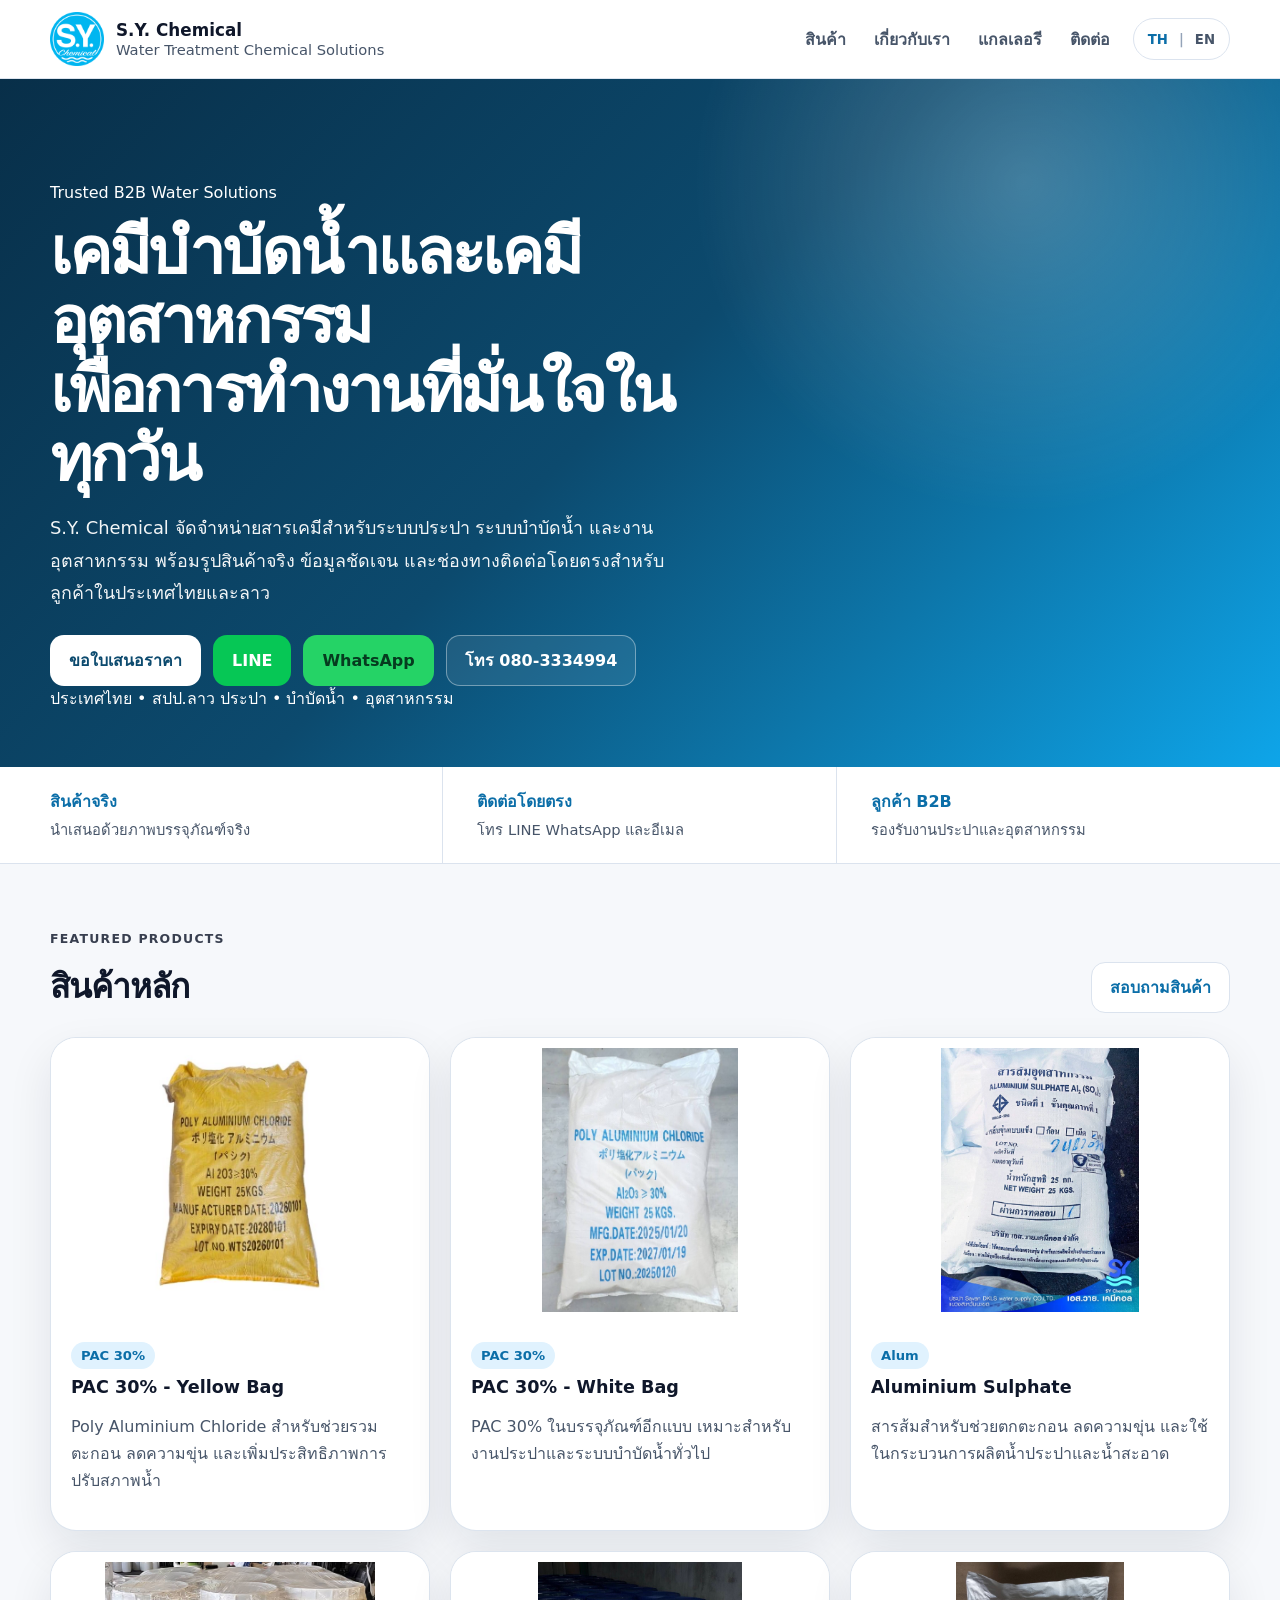
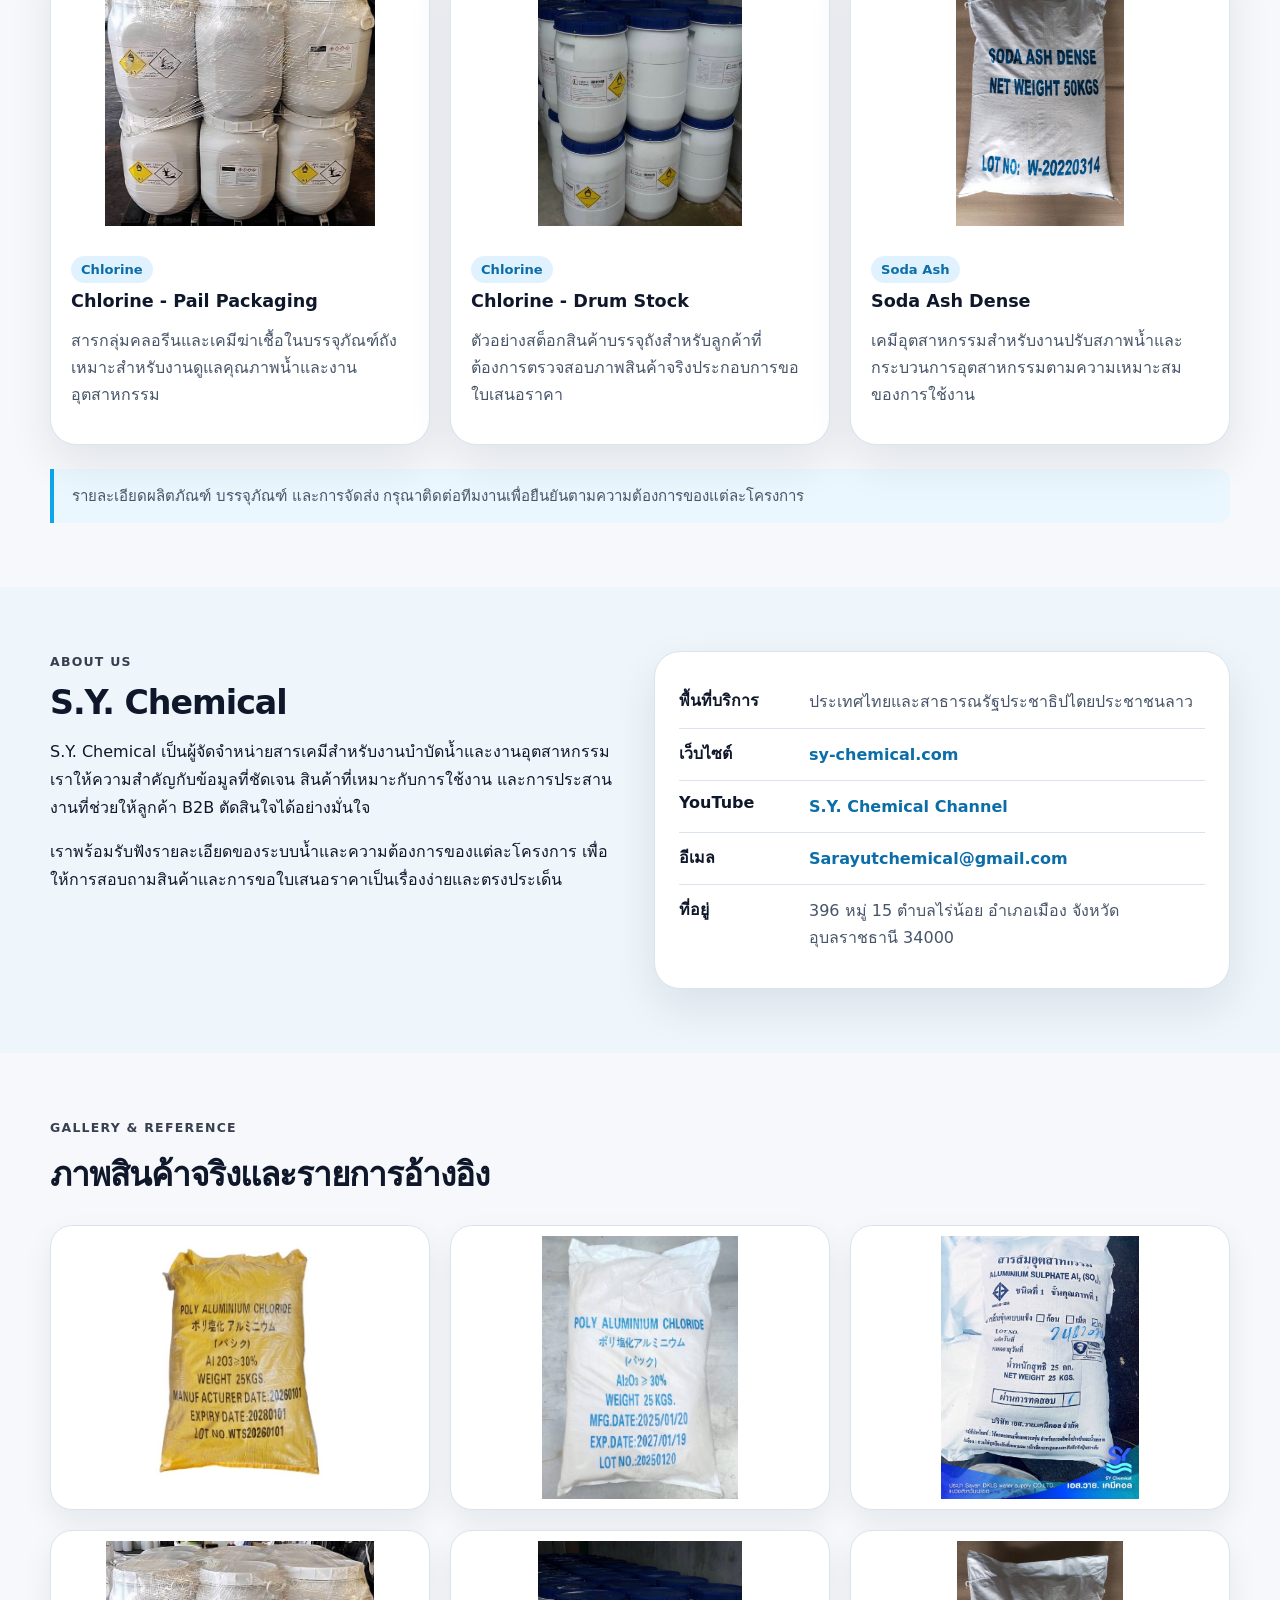
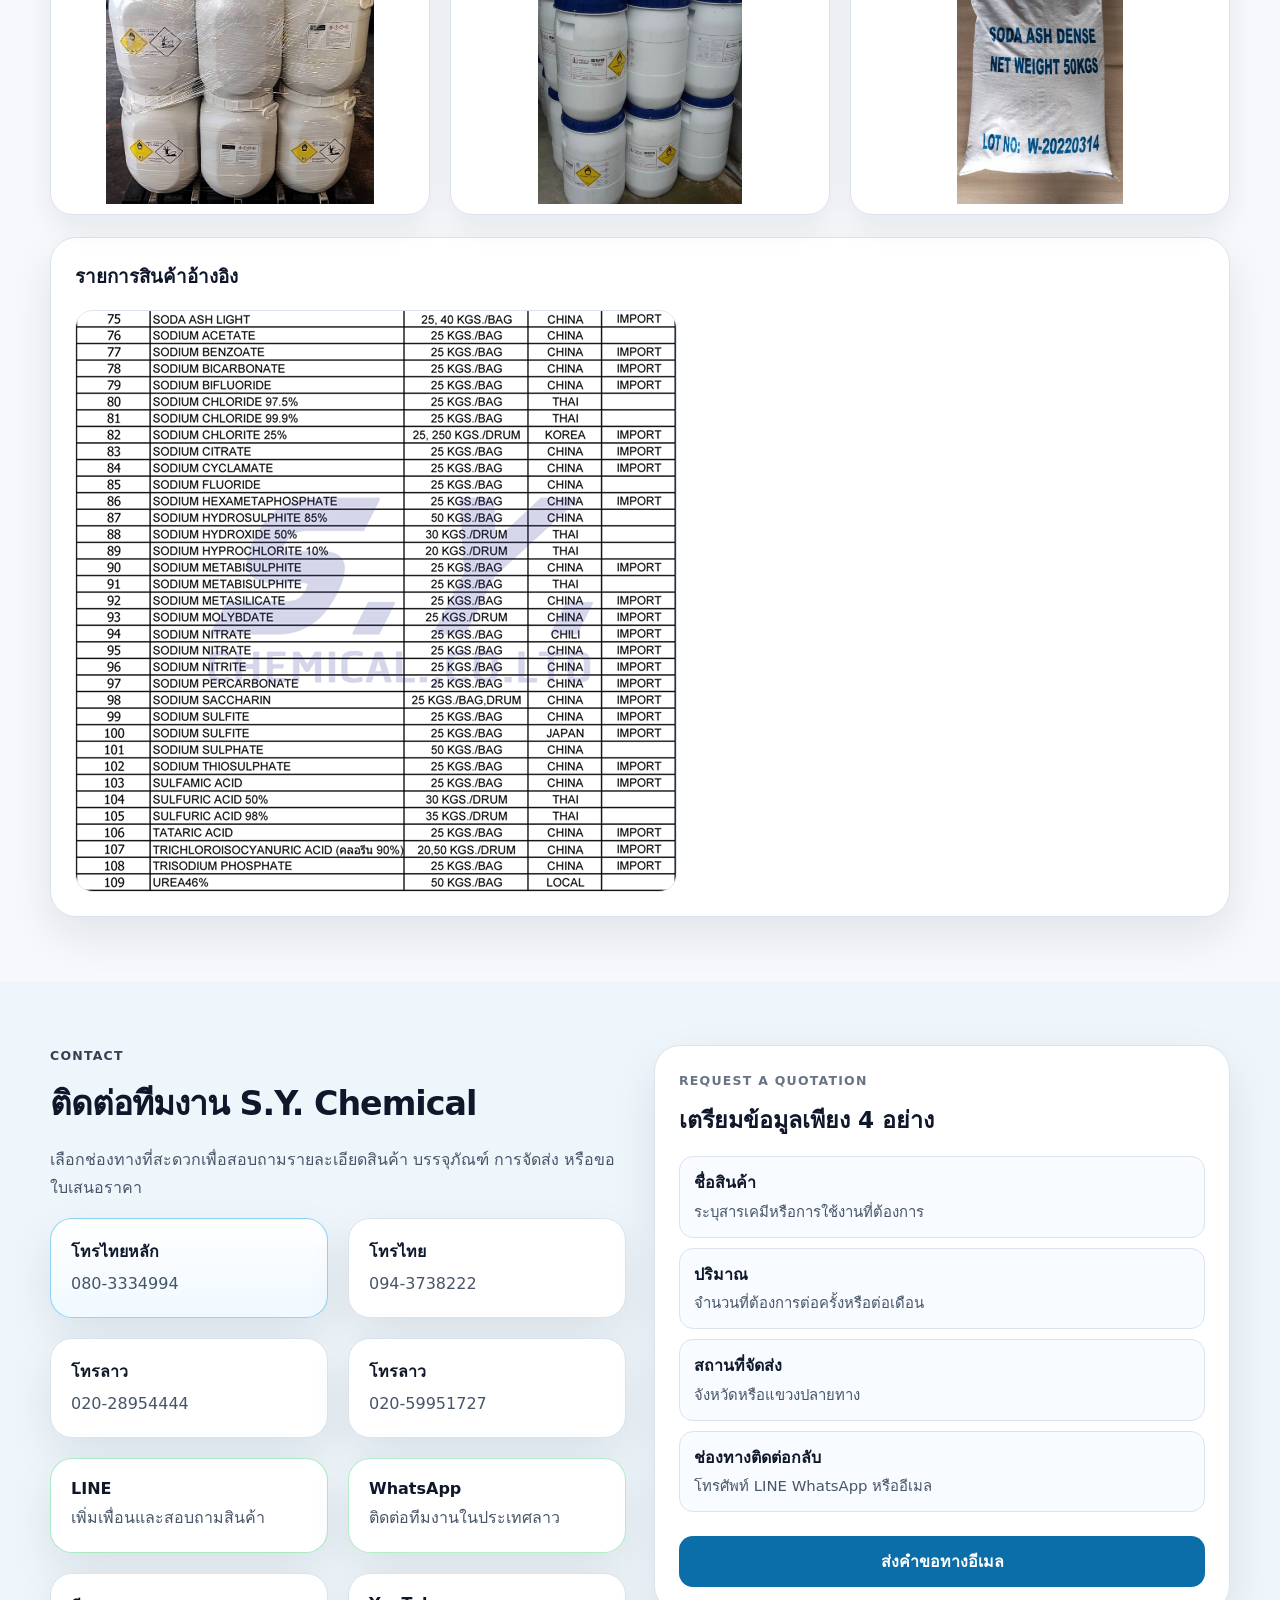
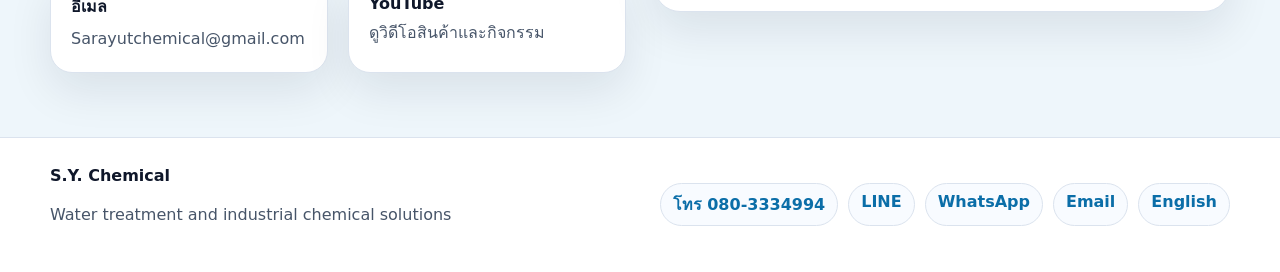
==== commit 7cc6b3e2: "Redesign Thai homepage hero" ====
--- a/index.html
+++ b/index.html
@@ -13,7 +13,8 @@
   <meta property="og:description" content="โซลูชันเคมีสำหรับระบบประปา ระบบบำบัดน้ำ และงานอุตสาหกรรม พร้อมช่องทางติดต่อโดยตรง" />
   <meta property="og:type" content="website" />
   <meta property="og:url" content="https://sy-chemical.vercel.app/" />
-  <meta property="og:image" content="https://sy-chemical.vercel.app/images/logo.png" />
+  <meta property="og:image" content="https://sy-chemical.vercel.app/images/hero-water-intelligence.webp" />
+  <link rel="preload" as="image" href="images/hero-water-intelligence.webp" type="image/webp" />
   <link rel="stylesheet" href="styles.css" />
 </head>
 <body>
@@ -45,8 +46,8 @@
   <main id="home">
     <section class="hero">
       <div class="wrap hero-grid">
-        <div>
-          <p class="eyebrow">Trusted B2B Supplier</p>
+        <div class="hero-copy">
+          <p class="hero-kicker"><span aria-hidden="true"></span> Trusted B2B Water Solutions</p>
           <h1>เคมีบำบัดน้ำและเคมีอุตสาหกรรม<br />เพื่อการทำงานที่มั่นใจในทุกวัน</h1>
           <p class="lead">S.Y. Chemical จัดจำหน่ายสารเคมีสำหรับระบบประปา ระบบบำบัดน้ำ และงานอุตสาหกรรม พร้อมรูปสินค้าจริง ข้อมูลชัดเจน และช่องทางติดต่อโดยตรงสำหรับลูกค้าในประเทศไทยและลาว</p>
           <div class="hero-actions" aria-label="ช่องทางติดต่อด่วน">
@@ -55,15 +56,10 @@
             <a class="btn whatsapp" href="https://wa.me/8562059951727?text=%E0%B8%AA%E0%B8%A7%E0%B8%B1%E0%B8%AA%E0%B8%94%E0%B8%B5%E0%B8%84%E0%B8%A3%E0%B8%B1%E0%B8%9A%20%E0%B8%AA%E0%B8%99%E0%B9%83%E0%B8%88%E0%B8%AA%E0%B8%AD%E0%B8%9A%E0%B8%96%E0%B8%B2%E0%B8%A1%E0%B8%AA%E0%B8%B4%E0%B8%99%E0%B8%84%E0%B9%89%E0%B8%B2%20S.Y.%20Chemical%20%E0%B8%82%E0%B8%AD%E0%B8%A3%E0%B8%B2%E0%B8%A2%E0%B8%A5%E0%B8%B0%E0%B9%80%E0%B8%AD%E0%B8%B5%E0%B8%A2%E0%B8%94%E0%B9%80%E0%B8%9E%E0%B8%B4%E0%B9%88%E0%B8%A1%E0%B9%80%E0%B8%95%E0%B8%B4%E0%B8%A1%E0%B8%84%E0%B8%A3%E0%B8%B1%E0%B8%9A" target="_blank" rel="noopener noreferrer">WhatsApp</a>
             <a class="btn ghost" href="tel:0803334994">โทร 080-3334994</a>
           </div>
-          <div class="mini-points" aria-label="หมายเลขโทรศัพท์">
-            <span>ไทย 080-3334994</span>
-            <span>ไทย 094-3738222</span>
-            <span>ลาว 020-28954444</span>
-            <span>ลาว 020-59951727</span>
+          <div class="hero-meta" aria-label="ข้อมูลบริการ">
+            <span>ประเทศไทย • สปป.ลาว</span>
+            <span>ประปา • บำบัดน้ำ • อุตสาหกรรม</span>
           </div>
-        </div>
-        <div class="hero-card">
-          <img src="images/logo.png" alt="S.Y. Chemical ผู้จัดจำหน่ายเคมีบำบัดน้ำ" />
         </div>
       </div>
     </section>
--- a/styles.css
+++ b/styles.css
@@ -13,54 +13,31 @@
 }
 * { box-sizing: border-box; }
 html { scroll-behavior: smooth; }
-body {
-  margin: 0;
-  font-family: system-ui, -apple-system, BlinkMacSystemFont, "Segoe UI", sans-serif;
-  color: var(--text);
-  background: var(--bg);
-}
+body { margin: 0; font-family: system-ui, -apple-system, BlinkMacSystemFont, "Segoe UI", sans-serif; color: var(--text); background: var(--bg); }
 img { max-width: 100%; display: block; }
 a { color: inherit; text-decoration: none; }
-a:focus-visible, .btn:focus-visible, .contact-card:focus-visible, .mobile-contact-bar a:focus-visible {
-  outline: 3px solid rgba(14, 165, 233, .65);
-  outline-offset: 3px;
-}
+a:focus-visible, .btn:focus-visible, .contact-card:focus-visible, .mobile-contact-bar a:focus-visible, .language-switcher a:focus-visible { outline: 3px solid rgba(14, 165, 233, .65); outline-offset: 3px; }
 .wrap { width: min(1180px, calc(100% - 32px)); margin: 0 auto; }
-.topbar {
-  position: sticky; top: 0; z-index: 10;
-  background: rgba(255,255,255,.92); backdrop-filter: blur(14px);
-  border-bottom: 1px solid rgba(219, 227, 238, .9);
-}
-.topbar-inner {
-  display: flex; align-items: center; justify-content: space-between; gap: 16px;
-  padding: 12px 0;
-}
-.brand { display: flex; align-items: center; gap: 12px; }
+.topbar { position: sticky; top: 0; z-index: 10; background: rgba(255,255,255,.94); backdrop-filter: blur(14px); border-bottom: 1px solid rgba(219, 227, 238, .9); }
+.topbar-inner { display: flex; align-items: center; justify-content: space-between; gap: 18px; padding: 12px 0; }
+.brand { display: flex; align-items: center; gap: 12px; flex: 0 0 auto; }
 .brand img { width: 54px; height: 54px; border-radius: 16px; object-fit: contain; background: #fff; }
 .brand strong { display: block; font-size: 1.05rem; }
 .brand span { color: var(--muted); font-size: .92rem; }
-.nav { display: flex; gap: 8px; flex-wrap: wrap; }
-.nav a { color: var(--muted); font-weight: 700; padding: 9px 12px; border-radius: 999px; transition: color .2s ease, background .2s ease; }
+.header-actions { display: flex; align-items: center; justify-content: flex-end; gap: 12px; }
+.nav { display: flex; gap: 6px; flex-wrap: wrap; justify-content: flex-end; }
+.nav a { color: var(--muted); font-weight: 700; padding: 9px 11px; border-radius: 999px; transition: color .2s ease, background .2s ease; }
 .nav a:hover { color: var(--brand-dark); background: #e0f2fe; }
-.hero {
-  padding: 88px 0 56px;
-  background:
-    radial-gradient(circle at 80% 15%, rgba(255,255,255,.22), transparent 28%),
-    linear-gradient(135deg, #082f49, #0c4a6e 48%, #0ea5e9);
-  color: #fff;
-}
-.hero-grid {
-  display: grid; grid-template-columns: minmax(0, 1.15fr) minmax(280px, .85fr); gap: clamp(28px, 5vw, 56px); align-items: center;
-}
+.language-switcher { display: inline-flex; align-items: center; gap: 7px; min-height: 42px; padding: 6px 10px; border: 1px solid var(--line); border-radius: 999px; background: #fff; color: #94a3b8; font-size: .83rem; font-weight: 900; white-space: nowrap; }
+.language-switcher a { color: var(--muted); padding: 4px; border-radius: 6px; }
+.language-switcher a.active, .language-switcher a:hover { color: var(--brand-dark); }
+.hero { padding: 88px 0 56px; background: radial-gradient(circle at 80% 15%, rgba(255,255,255,.22), transparent 28%), linear-gradient(135deg, #082f49, #0c4a6e 48%, #0ea5e9); color: #fff; }
+.hero-grid { display: grid; grid-template-columns: minmax(0, 1.15fr) minmax(280px, .85fr); gap: clamp(28px, 5vw, 56px); align-items: center; }
 .eyebrow { margin: 0 0 10px; text-transform: uppercase; letter-spacing: .1em; font-size: .78rem; opacity: .82; font-weight: 800; }
-.hero h1 { font-size: clamp(2.2rem, 5vw, 4.25rem); line-height: 1.04; letter-spacing: -.045em; margin: 0 0 18px; }
-.lead { font-size: clamp(1.02rem, 1.4vw, 1.16rem); line-height: 1.8; opacity: .95; max-width: 64ch; }
+.hero h1 { font-size: clamp(2.2rem, 5vw, 4.25rem); line-height: 1.08; letter-spacing: -.045em; margin: 0 0 18px; }
+.lead { font-size: clamp(1.02rem, 1.4vw, 1.16rem); line-height: 1.8; opacity: .95; max-width: 66ch; }
 .hero-actions { display: flex; gap: 12px; margin-top: 26px; flex-wrap: wrap; }
-.btn {
-  display: inline-flex; align-items: center; justify-content: center;
-  min-height: 48px; padding: 12px 18px; border-radius: 14px; font-weight: 800;
-  border: 1px solid transparent; transition: transform .2s ease, box-shadow .2s ease, background .2s ease, border-color .2s ease;
-}
+.btn { display: inline-flex; align-items: center; justify-content: center; min-height: 48px; padding: 12px 18px; border-radius: 14px; font-weight: 800; border: 1px solid transparent; transition: transform .2s ease, box-shadow .2s ease, background .2s ease, border-color .2s ease; }
 .btn:hover { transform: translateY(-2px); box-shadow: 0 12px 24px rgba(15, 23, 42, .16); }
 .btn.primary { background: #fff; color: #0c4a6e; }
 .btn.line { background: var(--line-green); color: #fff; }
@@ -68,92 +45,88 @@
 .btn.ghost, .btn.small { background: rgba(255,255,255,.08); border-color: rgba(255,255,255,.38); color: inherit; }
 .btn.small { color: var(--brand-dark); border-color: var(--line); background: #fff; }
 .mini-points { display: flex; gap: 10px; flex-wrap: wrap; margin-top: 22px; }
-.mini-points span {
-  background: rgba(255,255,255,.13); border: 1px solid rgba(255,255,255,.2);
-  padding: 8px 12px; border-radius: 999px; font-size: .92rem;
-}
-.hero-card {
-  background: rgba(255,255,255,.14); border: 1px solid rgba(255,255,255,.22);
-  border-radius: 32px; padding: clamp(24px, 4vw, 42px); backdrop-filter: blur(8px);
-}
+.mini-points span { background: rgba(255,255,255,.13); border: 1px solid rgba(255,255,255,.2); padding: 8px 12px; border-radius: 999px; font-size: .92rem; }
+.hero-card { background: rgba(255,255,255,.14); border: 1px solid rgba(255,255,255,.22); border-radius: 32px; padding: clamp(24px, 4vw, 42px); backdrop-filter: blur(8px); }
 .hero-card img { object-fit: contain; margin: 0 auto; filter: drop-shadow(0 16px 30px rgba(2, 6, 23, .18)); }
-.section { padding: 64px 0; }
+.trust-strip { background: #fff; border-bottom: 1px solid var(--line); }
+.trust-grid { display: grid; grid-template-columns: repeat(3, 1fr); }
+.trust-item { display: grid; gap: 4px; padding: 22px clamp(16px, 3vw, 34px); border-right: 1px solid var(--line); }
+.trust-item:first-child { padding-left: 0; }
+.trust-item:last-child { border-right: 0; }
+.trust-item strong { color: var(--brand-dark); }
+.trust-item span { color: var(--muted); font-size: .92rem; }
+.section { padding: 64px 0; scroll-margin-top: 92px; }
 .section.alt { background: #eef6fb; }
-.section-head {
-  display: flex; align-items: end; justify-content: space-between; gap: 18px; margin-bottom: 24px;
-}
+.section-head { display: flex; align-items: end; justify-content: space-between; gap: 18px; margin-bottom: 24px; }
 .section h2 { margin: 0; font-size: clamp(1.65rem, 2.6vw, 2.5rem); letter-spacing: -.03em; }
+.section p { line-height: 1.75; }
+.section-intro { color: var(--muted); max-width: 68ch; }
 .product-grid, .gallery-grid, .cta-grid { display: grid; gap: 20px; }
-.product-grid { grid-template-columns: repeat(3, minmax(0, 1fr)); }
-.gallery-grid { grid-template-columns: repeat(3, minmax(0, 1fr)); }
+.product-grid, .gallery-grid { grid-template-columns: repeat(3, minmax(0, 1fr)); }
 .cta-grid { grid-template-columns: repeat(2, minmax(0, 1fr)); }
 .card, .inventory-panel, .quote-box, .contact-card, .info-list, .hero-card { box-shadow: var(--shadow); }
-.card {
-  background: var(--card); border: 1px solid rgba(219, 227, 238, .95); border-radius: 26px; overflow: hidden;
-  transition: transform .2s ease, box-shadow .2s ease, border-color .2s ease;
-}
+.card { background: var(--card); border: 1px solid rgba(219, 227, 238, .95); border-radius: 26px; overflow: hidden; transition: transform .2s ease, box-shadow .2s ease, border-color .2s ease; }
 .card:hover { transform: translateY(-4px); box-shadow: 0 22px 52px rgba(15, 23, 42, .13); border-color: rgba(14, 165, 233, .35); }
 .card img { width: 100%; aspect-ratio: 4 / 3; object-fit: contain; background: #fff; padding: 10px; }
 .card-body { padding: 20px; }
-.tag {
-  display: inline-block; padding: 6px 10px; border-radius: 999px; background: #e0f2fe; color: var(--brand-dark);
-  font-size: .82rem; font-weight: 800; margin-bottom: 8px;
-}
+.tag { display: inline-block; padding: 6px 10px; border-radius: 999px; background: #e0f2fe; color: var(--brand-dark); font-size: .82rem; font-weight: 800; margin-bottom: 8px; }
 .card h3 { margin: 0 0 10px; font-size: 1.1rem; }
-.card p, .quote-box p, .info-list span, .quote-box li, .contact-card span, .footer p { color: var(--muted); line-height: 1.7; }
+.card p, .product-note, .quote-box p, .info-list span, .quote-box li, .contact-card span, .footer p { color: var(--muted); line-height: 1.7; }
+.product-note { margin: 24px 0 0; padding: 14px 18px; border-left: 4px solid var(--brand); background: #eaf7fe; border-radius: 0 12px 12px 0; font-size: .94rem; }
 .two-col { display: grid; grid-template-columns: 1fr 1fr; gap: 28px; align-items: start; }
-.info-list, .quote-box, .inventory-panel {
-  background: var(--card); border: 1px solid var(--line); border-radius: 26px; padding: 24px;
-}
-.info-list div { display: grid; grid-template-columns: 110px 1fr; gap: 10px; padding: 12px 0; border-bottom: 1px solid var(--line); }
+.info-list, .quote-box, .inventory-panel { background: var(--card); border: 1px solid var(--line); border-radius: 26px; padding: 24px; }
+.info-list div { display: grid; grid-template-columns: 120px 1fr; gap: 10px; padding: 12px 0; border-bottom: 1px solid var(--line); }
 .info-list div:last-child { border-bottom: 0; }
+.info-list a { color: var(--brand-dark); font-weight: 700; }
 .inventory-panel { margin-top: 22px; }
 .inventory-panel h3 { margin-top: 0; }
 .inventory-panel img { border-radius: 18px; border: 1px solid var(--line); background: #fff; }
-.gallery-grid img {
-  width: 100%; aspect-ratio: 4 / 3; object-fit: contain; border-radius: 22px; border: 1px solid var(--line); background: #fff; padding: 10px;
-  box-shadow: 0 12px 30px rgba(15, 23, 42, .07);
-}
-.contact-card {
-  background: var(--card); border: 1px solid var(--line); border-radius: 22px; padding: 20px;
-  transition: transform .2s ease, box-shadow .2s ease, border-color .2s ease;
-}
+.gallery-grid img { width: 100%; aspect-ratio: 4 / 3; object-fit: contain; border-radius: 22px; border: 1px solid var(--line); background: #fff; padding: 10px; box-shadow: 0 12px 30px rgba(15, 23, 42, .07); }
+.contact-card { background: var(--card); border: 1px solid var(--line); border-radius: 22px; padding: 20px; overflow-wrap: anywhere; transition: transform .2s ease, box-shadow .2s ease, border-color .2s ease; }
 .contact-card:hover { transform: translateY(-3px); border-color: rgba(14, 165, 233, .4); box-shadow: 0 18px 42px rgba(15, 23, 42, .12); }
 .contact-card strong { display: block; margin-bottom: 6px; }
 .primary-contact { border-color: rgba(14, 165, 233, .45); background: linear-gradient(180deg, #fff, #f0f9ff); }
 .contact-line { border-color: rgba(6, 199, 85, .35); }
 .contact-whatsapp { border-color: rgba(37, 211, 102, .35); }
-.quote-box ul { padding-left: 18px; }
+.quote-box h3 { margin: 0 0 14px; font-size: 1.45rem; }
+.quote-checklist { list-style: none; padding: 0; margin: 18px 0 24px; display: grid; gap: 10px; }
+.quote-checklist li { display: grid; gap: 3px; padding: 12px 14px; background: #f8fbff; border: 1px solid var(--line); border-radius: 14px; }
+.quote-checklist strong { color: var(--text); }
+.quote-checklist span { font-size: .93rem; }
+.quote-cta { width: 100%; background: var(--brand-dark); color: #fff; }
 .footer { padding: 28px 0; border-top: 1px solid var(--line); background: #fff; }
 .footer-inner { display: flex; justify-content: space-between; gap: 18px; align-items: center; }
 .footer-links { display: flex; gap: 10px; flex-wrap: wrap; justify-content: flex-end; }
 .footer-links a { color: var(--brand-dark); font-weight: 800; border: 1px solid var(--line); border-radius: 999px; padding: 8px 12px; background: #f8fbff; }
 .mobile-contact-bar { display: none; }
+@media (max-width: 980px) {
+  .topbar-inner { align-items: flex-start; }
+  .header-actions { align-items: flex-end; flex-direction: column-reverse; }
+}
 @media (max-width: 900px) {
   body { padding-bottom: 84px; }
   .hero { padding: 56px 0 40px; }
   .hero-grid, .two-col, .product-grid, .gallery-grid, .cta-grid { grid-template-columns: 1fr; }
+  .trust-grid { grid-template-columns: 1fr; }
+  .trust-item, .trust-item:first-child { padding: 16px 0; border-right: 0; border-bottom: 1px solid var(--line); }
+  .trust-item:last-child { border-bottom: 0; }
   .topbar-inner, .section-head, .footer-inner { flex-direction: column; align-items: flex-start; }
-  .nav { width: 100%; }
+  .header-actions { width: 100%; align-items: flex-start; flex-direction: column-reverse; }
+  .nav { width: 100%; justify-content: flex-start; }
   .hero-actions .btn { flex: 1 1 165px; }
   .footer { padding-bottom: 104px; }
   .footer-links { justify-content: flex-start; }
-  .mobile-contact-bar {
-    position: fixed; left: 12px; right: 12px; bottom: 12px; z-index: 20;
-    display: grid; grid-template-columns: repeat(3, 1fr); gap: 8px;
-    padding: 10px; border: 1px solid rgba(219, 227, 238, .9); border-radius: 20px;
-    background: rgba(255, 255, 255, .94); box-shadow: 0 16px 42px rgba(15, 23, 42, .2); backdrop-filter: blur(14px);
-  }
-  .mobile-contact-bar a {
-    min-height: 46px; display: inline-flex; align-items: center; justify-content: center;
-    border-radius: 14px; background: var(--brand-dark); color: #fff; font-weight: 900;
-  }
+  .mobile-contact-bar { position: fixed; left: 12px; right: 12px; bottom: 12px; z-index: 20; display: grid; grid-template-columns: repeat(3, 1fr); gap: 8px; padding: 10px; border: 1px solid rgba(219, 227, 238, .9); border-radius: 20px; background: rgba(255, 255, 255, .94); box-shadow: 0 16px 42px rgba(15, 23, 42, .2); backdrop-filter: blur(14px); }
+  .mobile-contact-bar a { min-height: 46px; display: inline-flex; align-items: center; justify-content: center; border-radius: 14px; background: var(--brand-dark); color: #fff; font-weight: 900; }
   .mobile-contact-bar a.line { background: var(--line-green); }
   .mobile-contact-bar a.whatsapp { background: var(--whatsapp-green); color: #063b1f; }
 }
 @media (max-width: 560px) {
   .wrap { width: min(100% - 24px, 1180px); }
   .brand span { display: none; }
+  .brand img { width: 48px; height: 48px; }
+  .nav { gap: 2px; }
+  .nav a { padding: 8px 7px; font-size: .88rem; }
   .info-list div { grid-template-columns: 1fr; gap: 4px; }
   .hero-actions .btn { flex-basis: 100%; }
   .section { padding: 48px 0; }
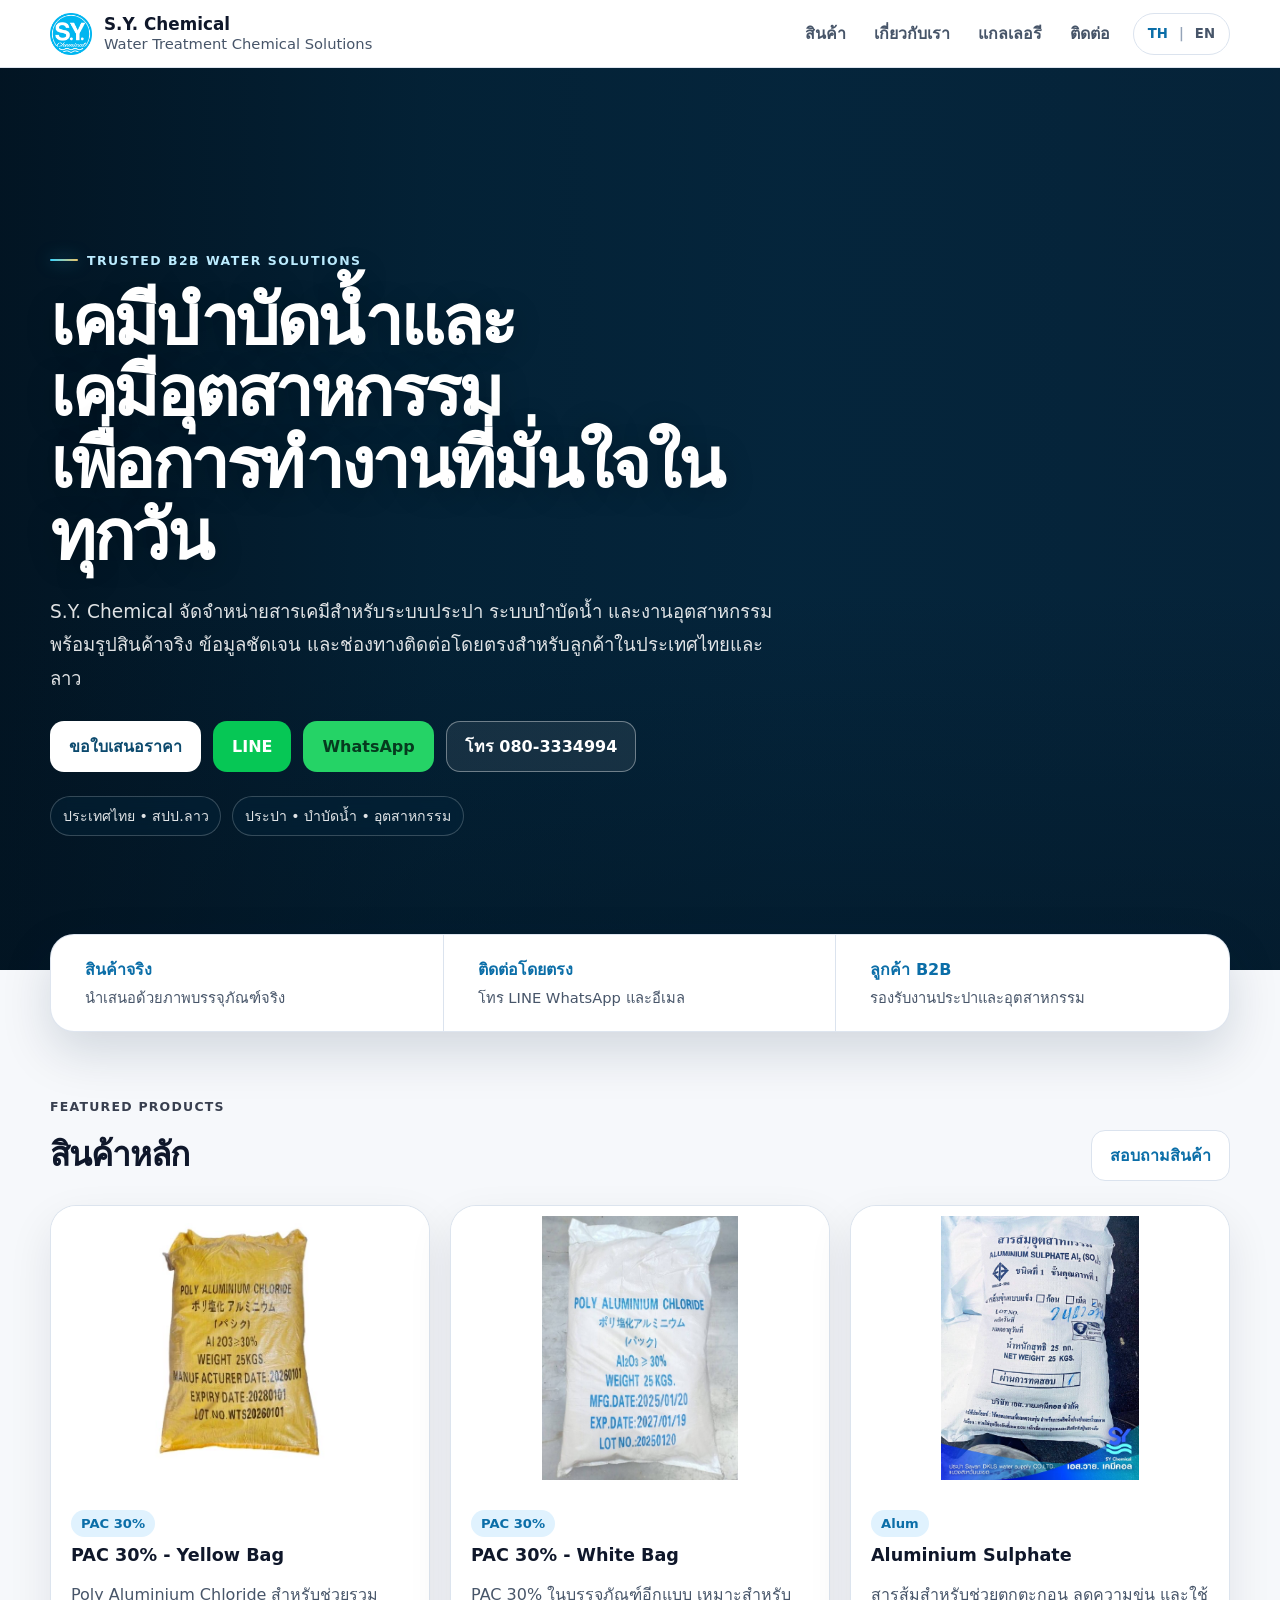
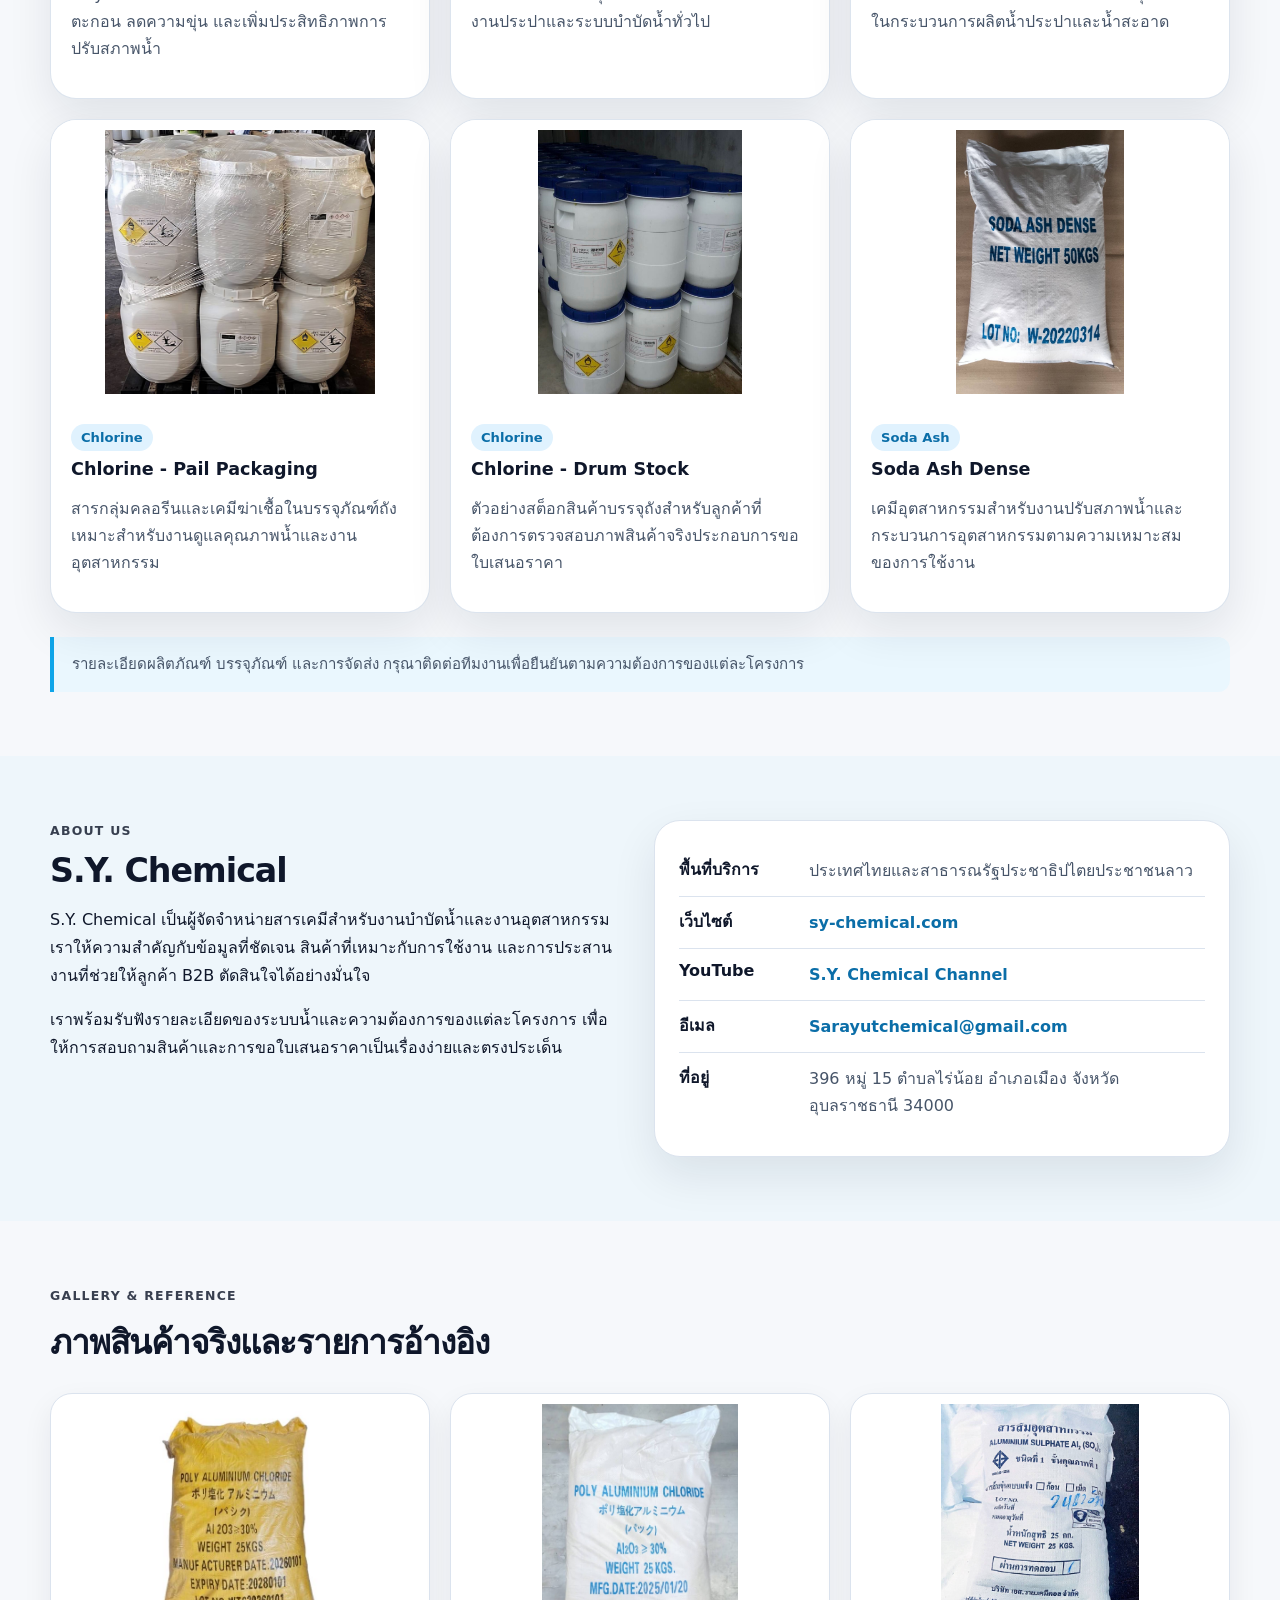
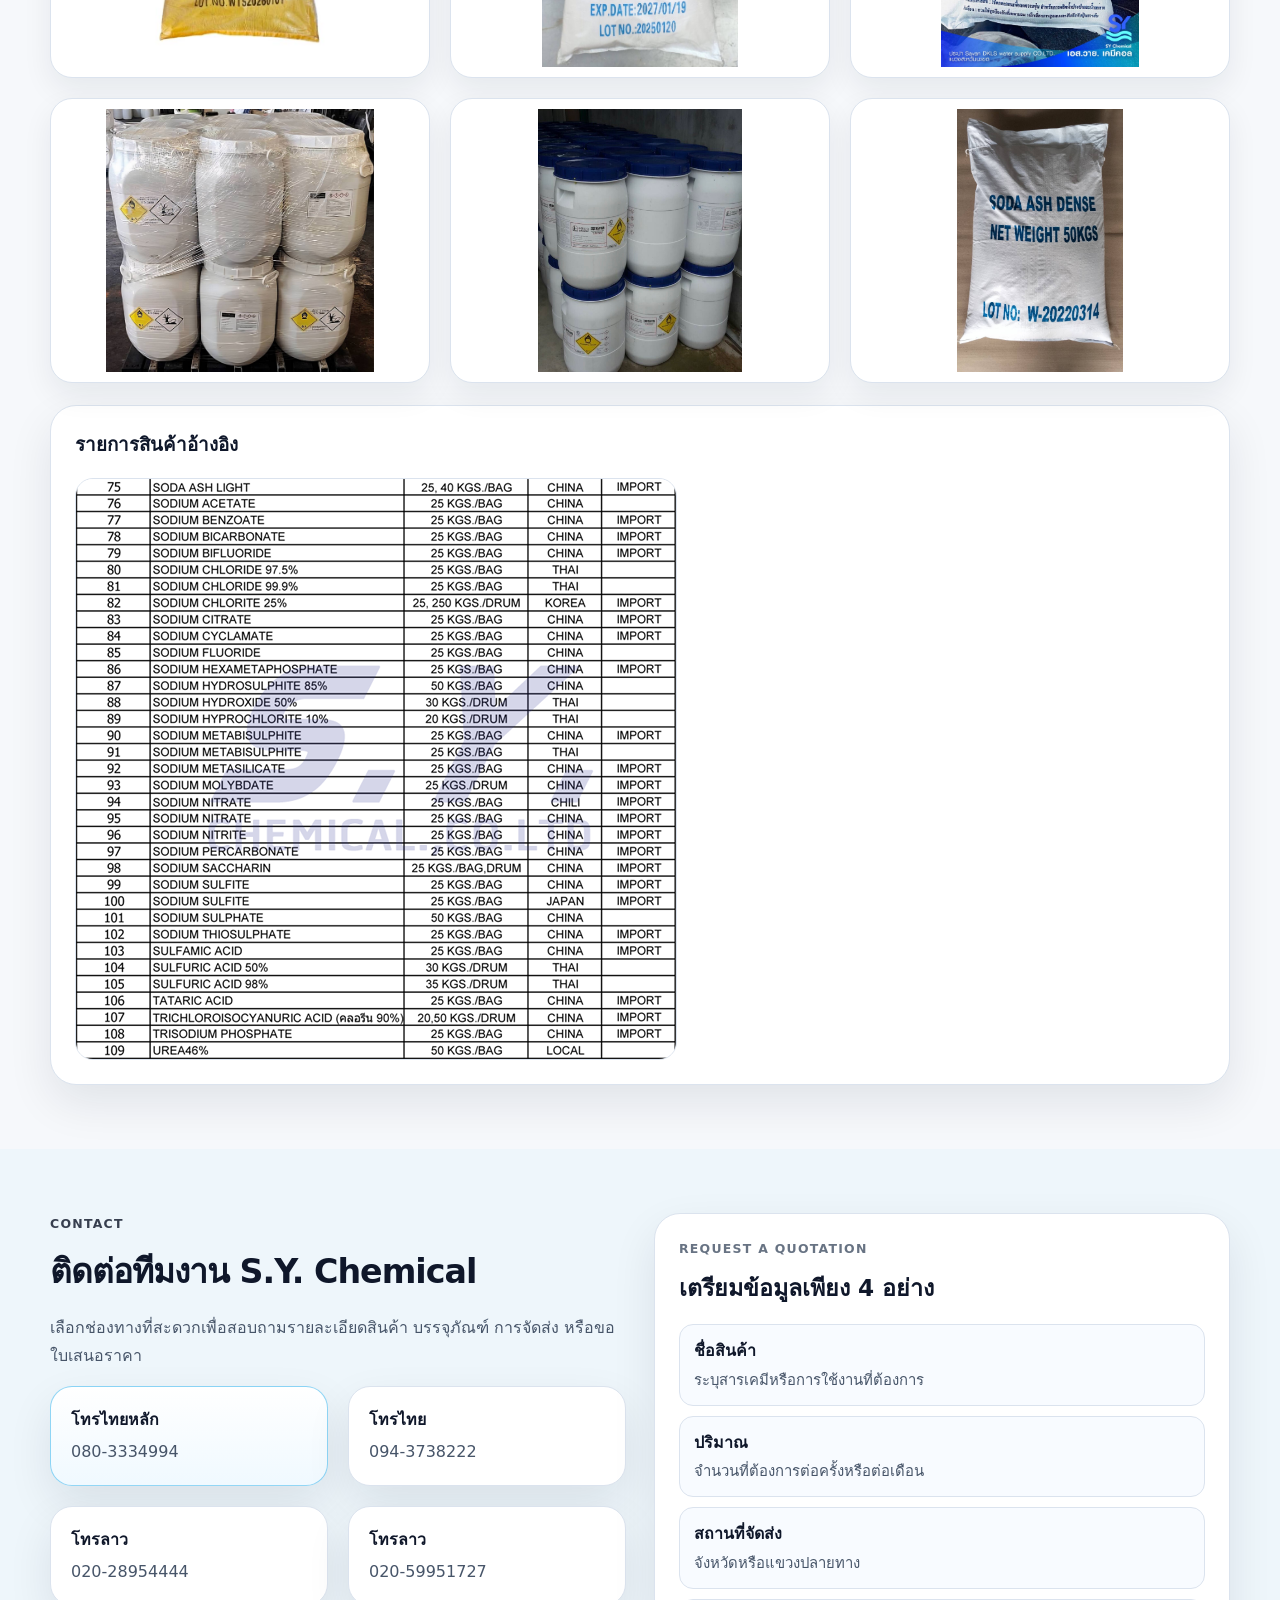
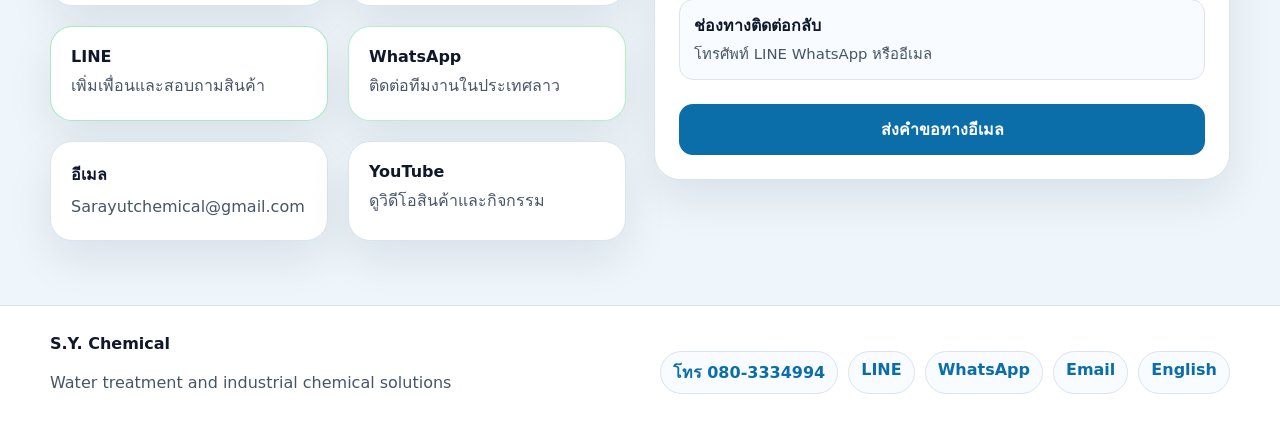
==== commit 2d9c05fc: "Prepare optimized hero asset loading" ====
--- a/index.html
+++ b/index.html
@@ -13,8 +13,8 @@
   <meta property="og:description" content="โซลูชันเคมีสำหรับระบบประปา ระบบบำบัดน้ำ และงานอุตสาหกรรม พร้อมช่องทางติดต่อโดยตรง" />
   <meta property="og:type" content="website" />
   <meta property="og:url" content="https://sy-chemical.vercel.app/" />
-  <meta property="og:image" content="https://sy-chemical.vercel.app/images/hero-water-intelligence.webp" />
-  <link rel="preload" as="image" href="images/hero-water-intelligence.webp" type="image/webp" />
+  <meta property="og:image" content="https://sy-chemical.vercel.app/images/logo.png" />
+  <link rel="preload" as="image" href="images/hero-water-intelligence.svg" type="image/svg+xml" />
   <link rel="stylesheet" href="styles.css" />
 </head>
 <body>
--- a/styles.css
+++ b/styles.css
@@ -21,7 +21,7 @@
 .topbar { position: sticky; top: 0; z-index: 10; background: rgba(255,255,255,.94); backdrop-filter: blur(14px); border-bottom: 1px solid rgba(219, 227, 238, .9); }
 .topbar-inner { display: flex; align-items: center; justify-content: space-between; gap: 18px; padding: 12px 0; }
 .brand { display: flex; align-items: center; gap: 12px; flex: 0 0 auto; }
-.brand img { width: 54px; height: 54px; border-radius: 16px; object-fit: contain; background: #fff; }
+.brand img { width: 42px; height: 42px; border-radius: 12px; object-fit: contain; background: #fff; }
 .brand strong { display: block; font-size: 1.05rem; }
 .brand span { color: var(--muted); font-size: .92rem; }
 .header-actions { display: flex; align-items: center; justify-content: flex-end; gap: 12px; }
@@ -31,11 +31,27 @@
 .language-switcher { display: inline-flex; align-items: center; gap: 7px; min-height: 42px; padding: 6px 10px; border: 1px solid var(--line); border-radius: 999px; background: #fff; color: #94a3b8; font-size: .83rem; font-weight: 900; white-space: nowrap; }
 .language-switcher a { color: var(--muted); padding: 4px; border-radius: 6px; }
 .language-switcher a.active, .language-switcher a:hover { color: var(--brand-dark); }
-.hero { padding: 88px 0 56px; background: radial-gradient(circle at 80% 15%, rgba(255,255,255,.22), transparent 28%), linear-gradient(135deg, #082f49, #0c4a6e 48%, #0ea5e9); color: #fff; }
-.hero-grid { display: grid; grid-template-columns: minmax(0, 1.15fr) minmax(280px, .85fr); gap: clamp(28px, 5vw, 56px); align-items: center; }
+.hero {
+  position: relative; isolation: isolate; overflow: hidden;
+  min-height: clamp(570px, 74vh, 720px); padding: clamp(92px, 12vw, 148px) 0 104px;
+  background: #06243a url("images/hero-water-intelligence.webp") center center / cover no-repeat;
+  color: #fff;
+}
+.hero::before {
+  content: ""; position: absolute; inset: 0; z-index: -2;
+  background: linear-gradient(90deg, rgba(2, 20, 34, .96) 0%, rgba(3, 33, 53, .88) 34%, rgba(3, 38, 61, .48) 62%, rgba(2, 28, 45, .08) 100%);
+}
+.hero::after {
+  content: ""; position: absolute; inset: auto 0 0; height: 42%; z-index: -1;
+  background: linear-gradient(0deg, rgba(2, 20, 34, .48), transparent);
+}
+.hero-grid { display: grid; grid-template-columns: minmax(0, 760px); align-items: center; }
+.hero-copy { padding: 30px 0; }
+.hero-kicker { display: inline-flex; align-items: center; gap: 9px; margin: 0 0 18px; color: #bcecff; font-size: .78rem; font-weight: 900; letter-spacing: .12em; text-transform: uppercase; }
+.hero-kicker span { width: 28px; height: 2px; border-radius: 999px; background: linear-gradient(90deg, #39d3ff, #e9c46a); box-shadow: 0 0 16px rgba(57, 211, 255, .55); }
 .eyebrow { margin: 0 0 10px; text-transform: uppercase; letter-spacing: .1em; font-size: .78rem; opacity: .82; font-weight: 800; }
-.hero h1 { font-size: clamp(2.2rem, 5vw, 4.25rem); line-height: 1.08; letter-spacing: -.045em; margin: 0 0 18px; }
-.lead { font-size: clamp(1.02rem, 1.4vw, 1.16rem); line-height: 1.8; opacity: .95; max-width: 66ch; }
+.hero h1 { max-width: 15ch; font-size: clamp(2.55rem, 5.4vw, 5rem); line-height: 1.04; letter-spacing: -.05em; margin: 0 0 22px; text-wrap: balance; text-shadow: 0 4px 30px rgba(0,0,0,.24); }
+.lead { font-size: clamp(1.02rem, 1.45vw, 1.19rem); line-height: 1.8; color: rgba(255,255,255,.88); max-width: 62ch; }
 .hero-actions { display: flex; gap: 12px; margin-top: 26px; flex-wrap: wrap; }
 .btn { display: inline-flex; align-items: center; justify-content: center; min-height: 48px; padding: 12px 18px; border-radius: 14px; font-weight: 800; border: 1px solid transparent; transition: transform .2s ease, box-shadow .2s ease, background .2s ease, border-color .2s ease; }
 .btn:hover { transform: translateY(-2px); box-shadow: 0 12px 24px rgba(15, 23, 42, .16); }
@@ -44,14 +60,11 @@
 .btn.whatsapp { background: var(--whatsapp-green); color: #063b1f; }
 .btn.ghost, .btn.small { background: rgba(255,255,255,.08); border-color: rgba(255,255,255,.38); color: inherit; }
 .btn.small { color: var(--brand-dark); border-color: var(--line); background: #fff; }
-.mini-points { display: flex; gap: 10px; flex-wrap: wrap; margin-top: 22px; }
-.mini-points span { background: rgba(255,255,255,.13); border: 1px solid rgba(255,255,255,.2); padding: 8px 12px; border-radius: 999px; font-size: .92rem; }
-.hero-card { background: rgba(255,255,255,.14); border: 1px solid rgba(255,255,255,.22); border-radius: 32px; padding: clamp(24px, 4vw, 42px); backdrop-filter: blur(8px); }
-.hero-card img { object-fit: contain; margin: 0 auto; filter: drop-shadow(0 16px 30px rgba(2, 6, 23, .18)); }
-.trust-strip { background: #fff; border-bottom: 1px solid var(--line); }
-.trust-grid { display: grid; grid-template-columns: repeat(3, 1fr); }
+.hero-meta { display: flex; gap: 10px; flex-wrap: wrap; margin-top: 24px; }
+.hero-meta span { padding: 8px 12px; border: 1px solid rgba(255,255,255,.2); border-radius: 999px; background: rgba(4, 36, 58, .45); color: rgba(255,255,255,.88); font-size: .88rem; backdrop-filter: blur(8px); }
+.trust-strip { position: relative; z-index: 2; margin-top: -36px; background: transparent; }
+.trust-grid { display: grid; grid-template-columns: repeat(3, 1fr); overflow: hidden; background: #fff; border: 1px solid rgba(219, 227, 238, .9); border-radius: 24px; box-shadow: 0 20px 50px rgba(4, 36, 58, .15); }
 .trust-item { display: grid; gap: 4px; padding: 22px clamp(16px, 3vw, 34px); border-right: 1px solid var(--line); }
-.trust-item:first-child { padding-left: 0; }
 .trust-item:last-child { border-right: 0; }
 .trust-item strong { color: var(--brand-dark); }
 .trust-item span { color: var(--muted); font-size: .92rem; }
@@ -64,7 +77,7 @@
 .product-grid, .gallery-grid, .cta-grid { display: grid; gap: 20px; }
 .product-grid, .gallery-grid { grid-template-columns: repeat(3, minmax(0, 1fr)); }
 .cta-grid { grid-template-columns: repeat(2, minmax(0, 1fr)); }
-.card, .inventory-panel, .quote-box, .contact-card, .info-list, .hero-card { box-shadow: var(--shadow); }
+.card, .inventory-panel, .quote-box, .contact-card, .info-list { box-shadow: var(--shadow); }
 .card { background: var(--card); border: 1px solid rgba(219, 227, 238, .95); border-radius: 26px; overflow: hidden; transition: transform .2s ease, box-shadow .2s ease, border-color .2s ease; }
 .card:hover { transform: translateY(-4px); box-shadow: 0 22px 52px rgba(15, 23, 42, .13); border-color: rgba(14, 165, 233, .35); }
 .card img { width: 100%; aspect-ratio: 4 / 3; object-fit: contain; background: #fff; padding: 10px; }
@@ -105,10 +118,11 @@
 }
 @media (max-width: 900px) {
   body { padding-bottom: 84px; }
-  .hero { padding: 56px 0 40px; }
+  .hero { min-height: 620px; padding: 82px 0 86px; background-position: 60% center; }
+  .hero::before { background: linear-gradient(90deg, rgba(2, 20, 34, .96) 0%, rgba(3, 33, 53, .86) 52%, rgba(3, 38, 61, .35) 100%); }
   .hero-grid, .two-col, .product-grid, .gallery-grid, .cta-grid { grid-template-columns: 1fr; }
   .trust-grid { grid-template-columns: 1fr; }
-  .trust-item, .trust-item:first-child { padding: 16px 0; border-right: 0; border-bottom: 1px solid var(--line); }
+  .trust-item { padding: 17px 20px; border-right: 0; border-bottom: 1px solid var(--line); }
   .trust-item:last-child { border-bottom: 0; }
   .topbar-inner, .section-head, .footer-inner { flex-direction: column; align-items: flex-start; }
   .header-actions { width: 100%; align-items: flex-start; flex-direction: column-reverse; }
@@ -124,10 +138,14 @@
 @media (max-width: 560px) {
   .wrap { width: min(100% - 24px, 1180px); }
   .brand span { display: none; }
-  .brand img { width: 48px; height: 48px; }
+  .brand img { width: 38px; height: 38px; }
   .nav { gap: 2px; }
   .nav a { padding: 8px 7px; font-size: .88rem; }
   .info-list div { grid-template-columns: 1fr; gap: 4px; }
   .hero-actions .btn { flex-basis: 100%; }
+  .hero { min-height: 660px; padding-top: 72px; background-position: 66% center; }
+  .hero::before { background: linear-gradient(90deg, rgba(2, 20, 34, .97) 0%, rgba(3, 33, 53, .9) 67%, rgba(3, 38, 61, .56) 100%); }
+  .hero h1 { font-size: clamp(2.3rem, 11vw, 3.4rem); }
+  .trust-strip { margin-top: -24px; }
   .section { padding: 48px 0; }
 }
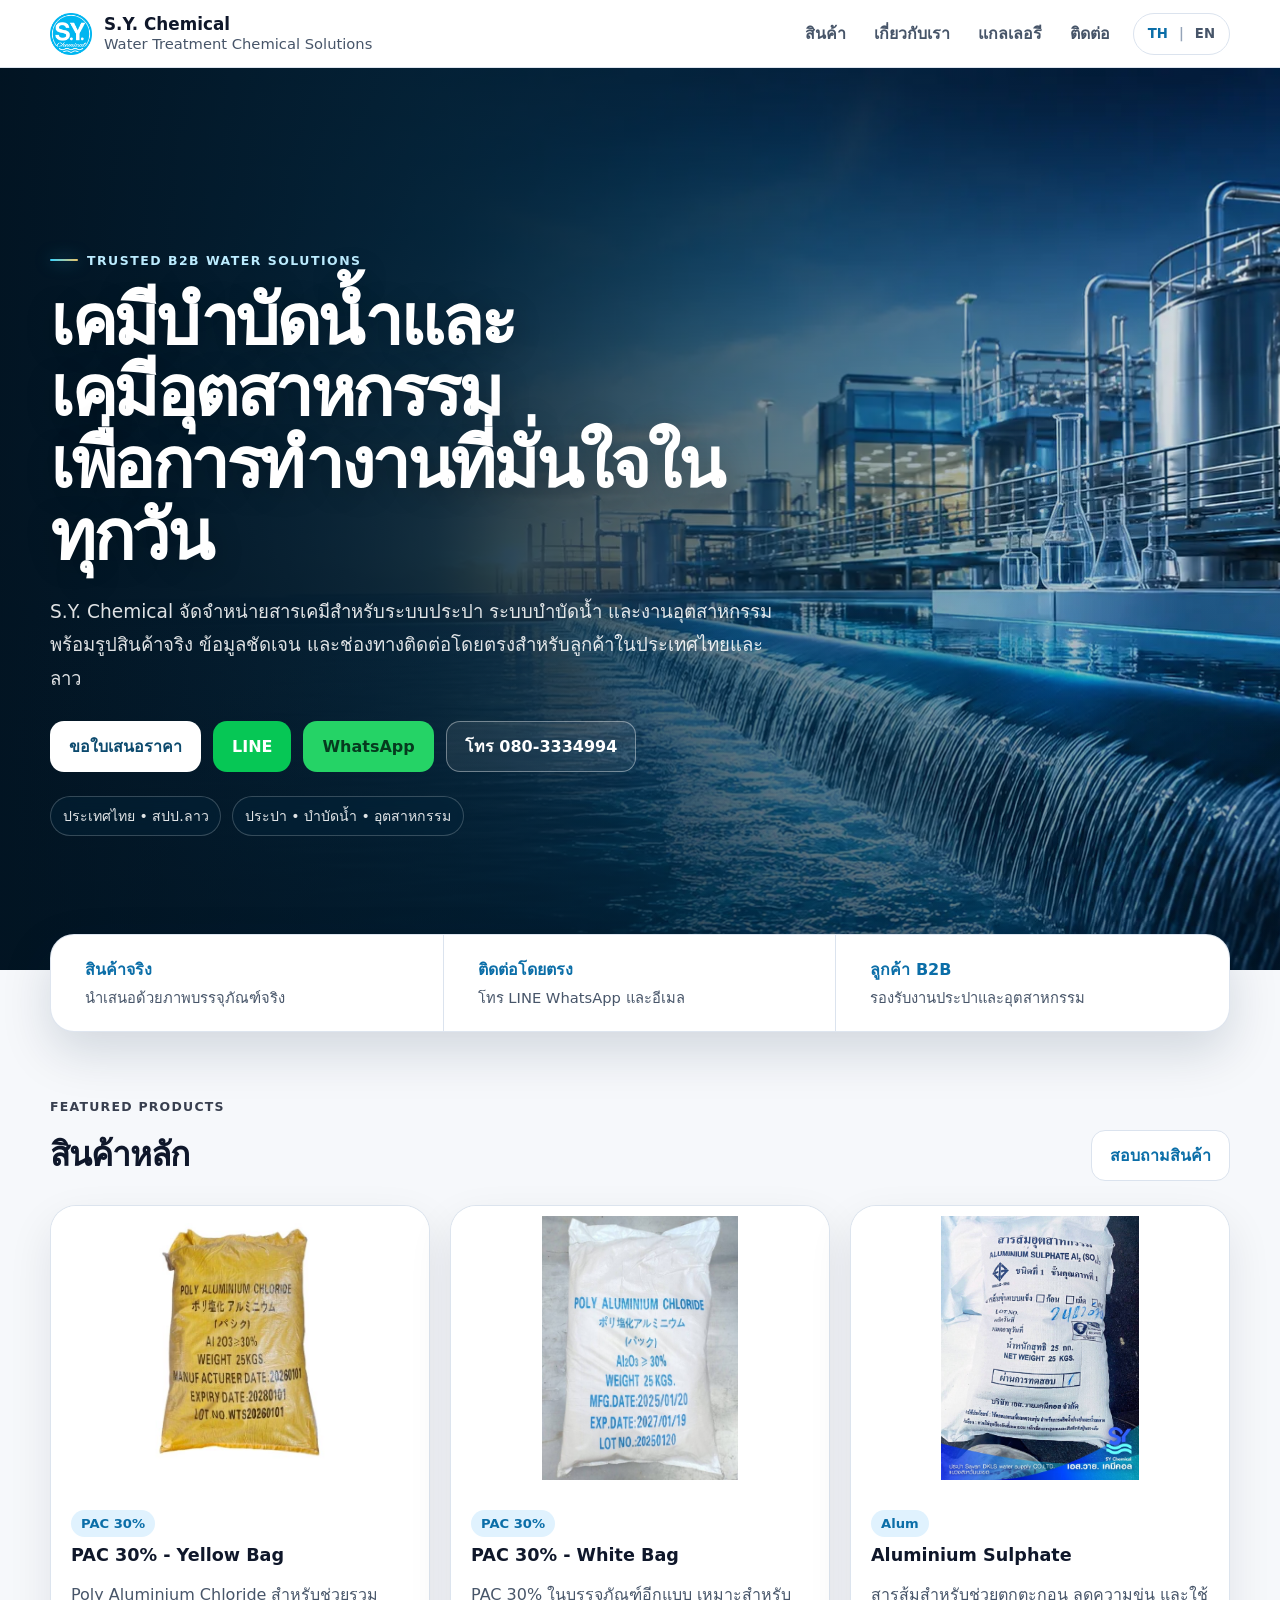
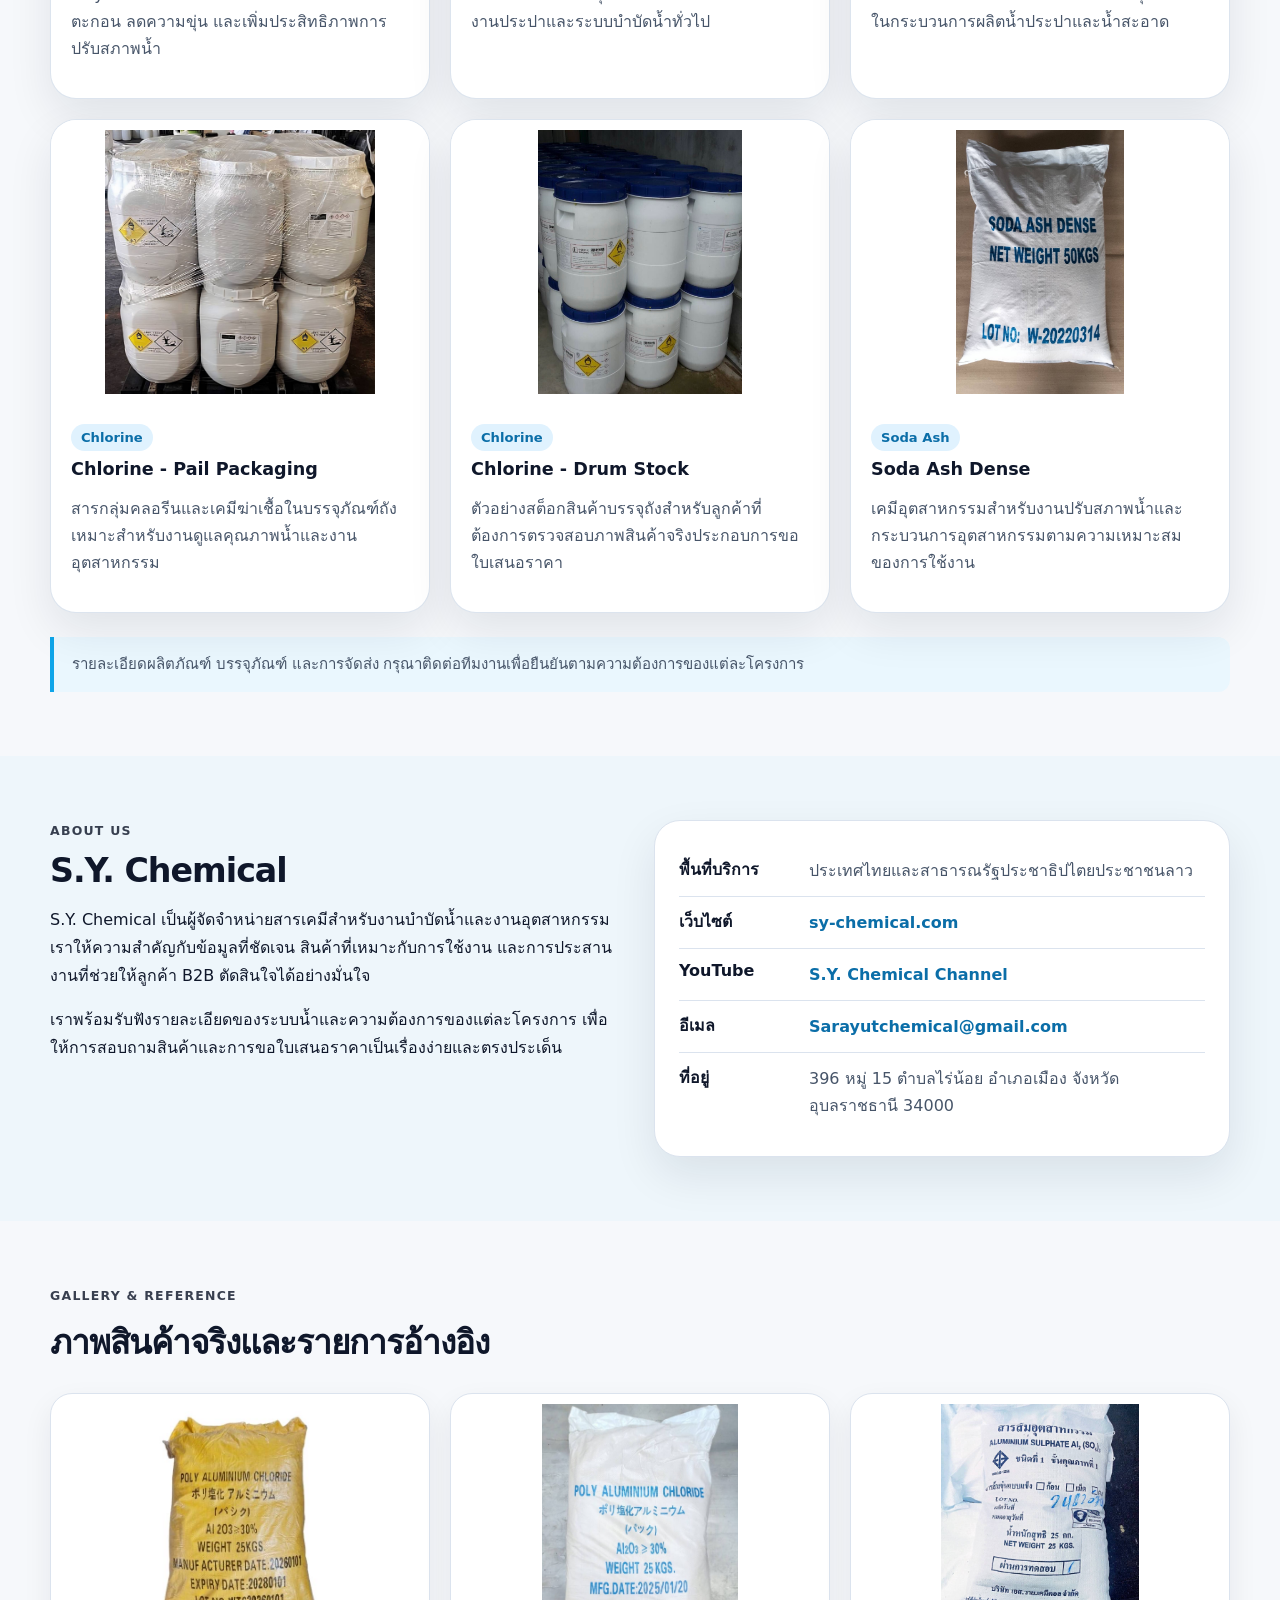
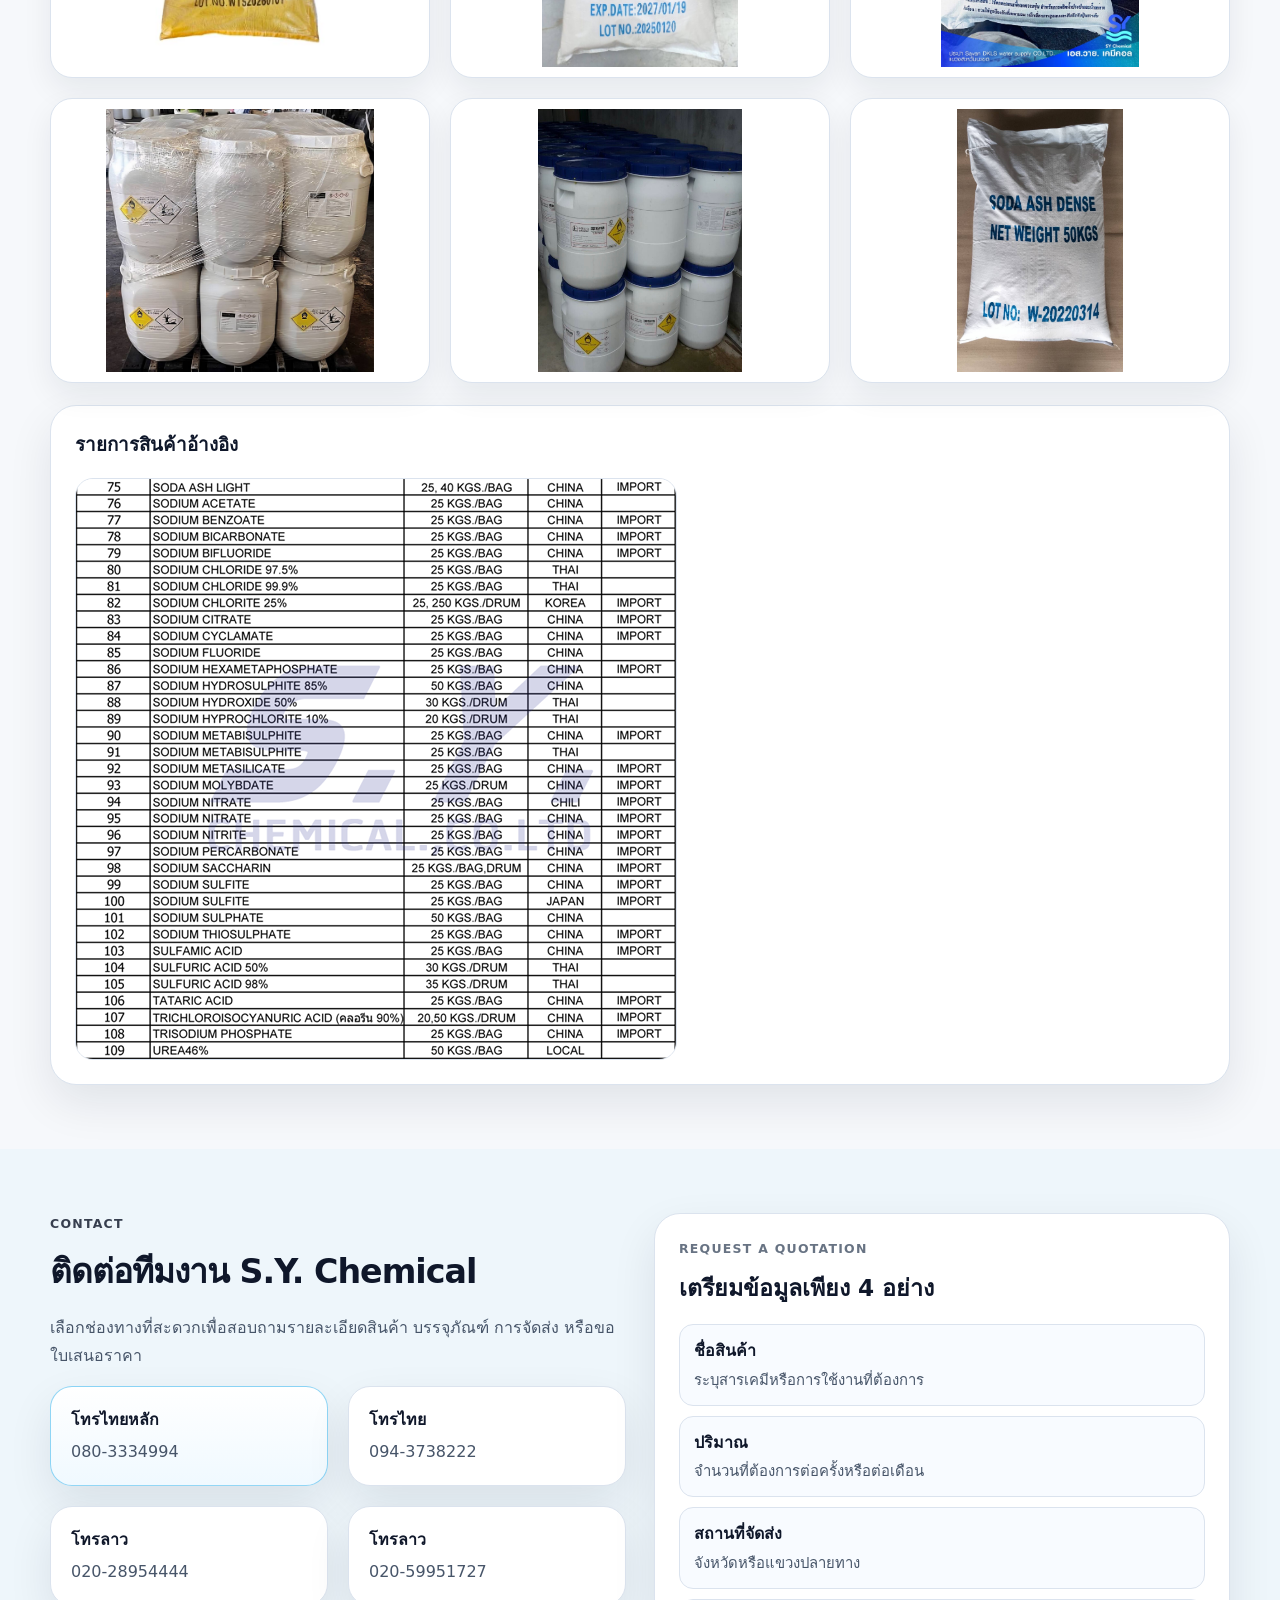
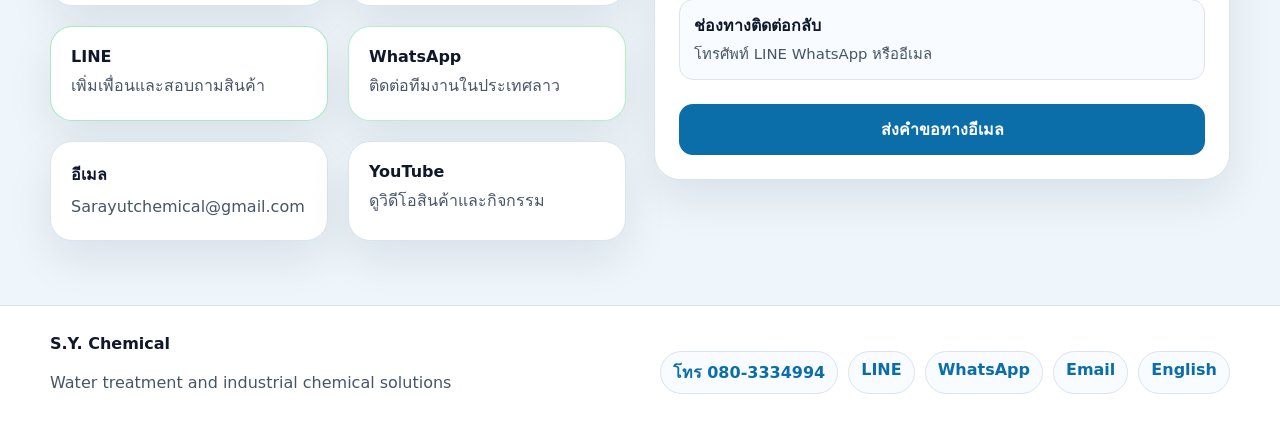
==== commit 926962c2: "Load brighter hero on Thai page" ====
--- a/index.html
+++ b/index.html
@@ -14,7 +14,7 @@
   <meta property="og:type" content="website" />
   <meta property="og:url" content="https://sy-chemical.vercel.app/" />
   <meta property="og:image" content="https://sy-chemical.vercel.app/images/logo.png" />
-  <link rel="preload" as="image" href="images/hero-water-intelligence.svg" type="image/svg+xml" />
+  <link rel="preload" as="image" href="images/hero-water-intelligence-v2.svg" type="image/svg+xml" />
   <link rel="stylesheet" href="styles.css" />
 </head>
 <body>
--- a/styles.css
+++ b/styles.css
@@ -34,7 +34,7 @@
 .hero {
   position: relative; isolation: isolate; overflow: hidden;
   min-height: clamp(570px, 74vh, 720px); padding: clamp(92px, 12vw, 148px) 0 104px;
-  background: #06243a url("images/hero-water-intelligence.webp") center center / cover no-repeat;
+  background: #06243a url("images/hero-water-intelligence.svg") center center / cover no-repeat;
   color: #fff;
 }
 .hero::before {
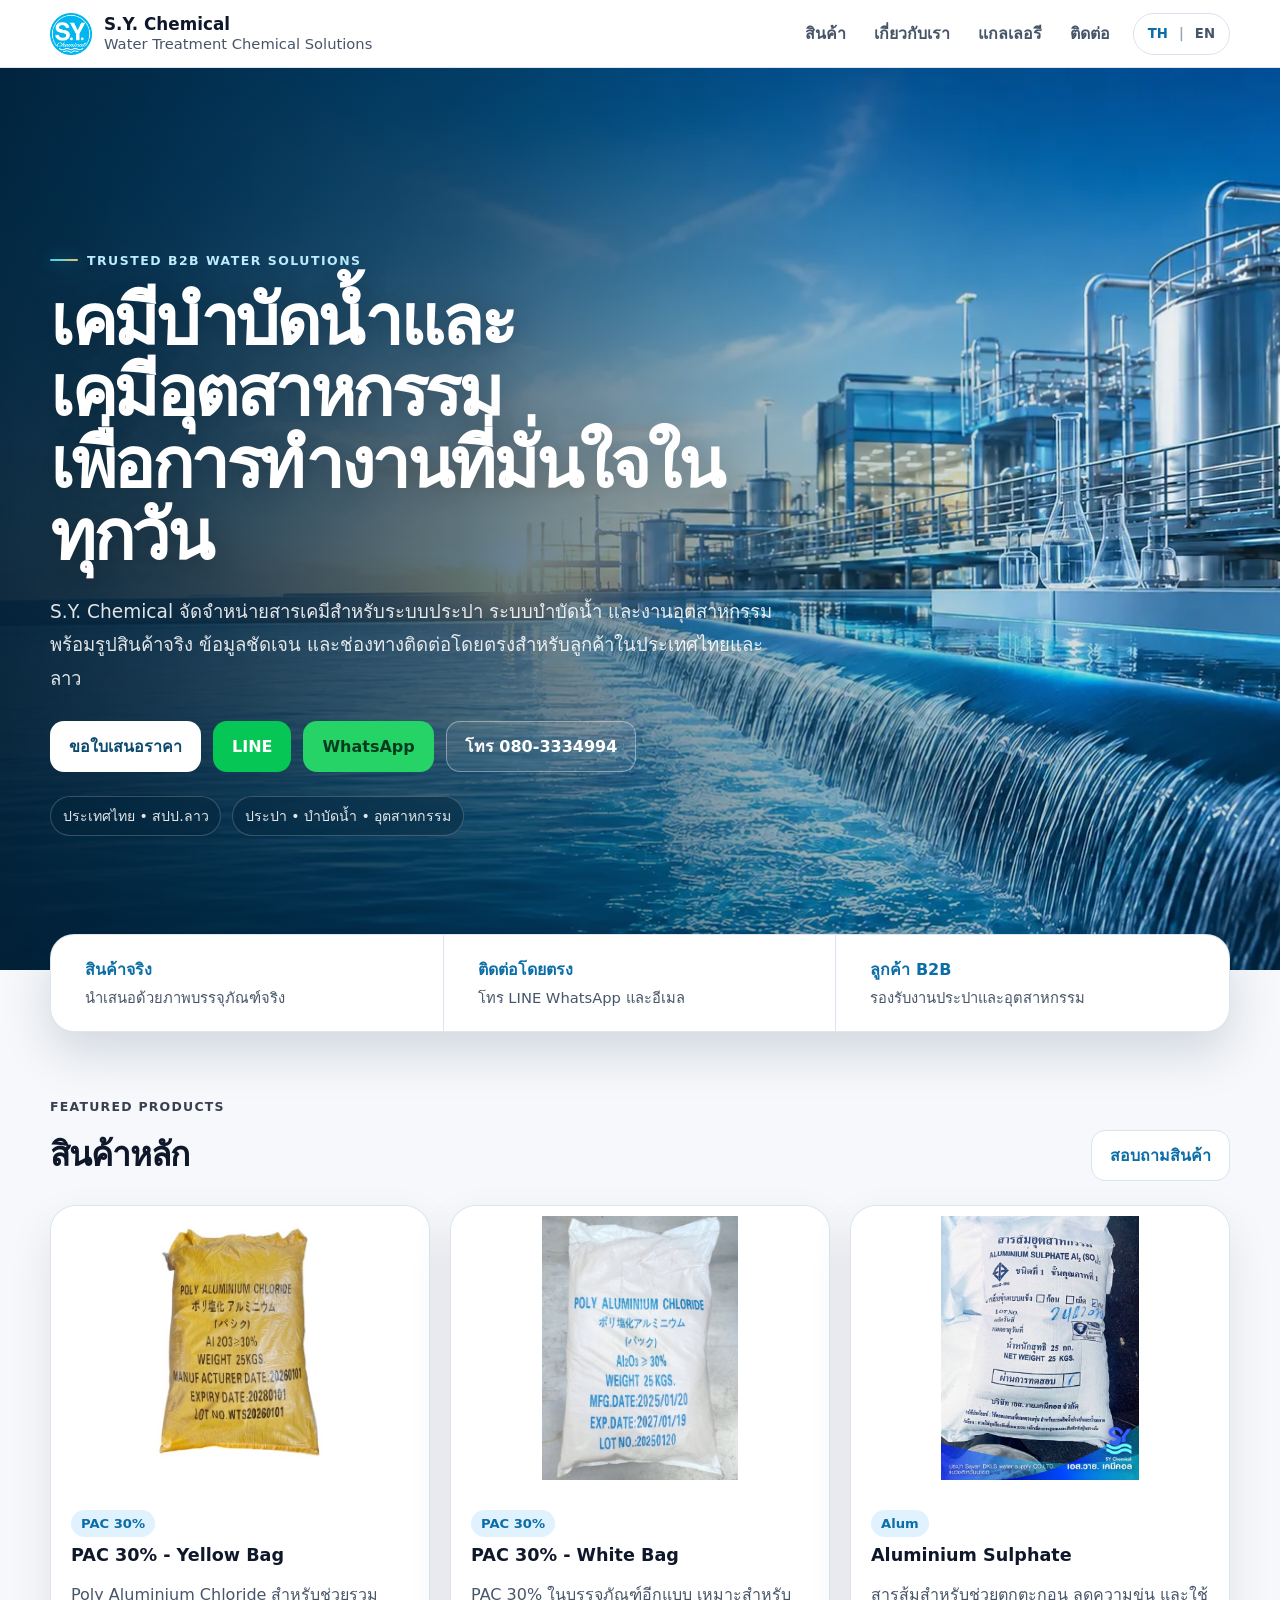
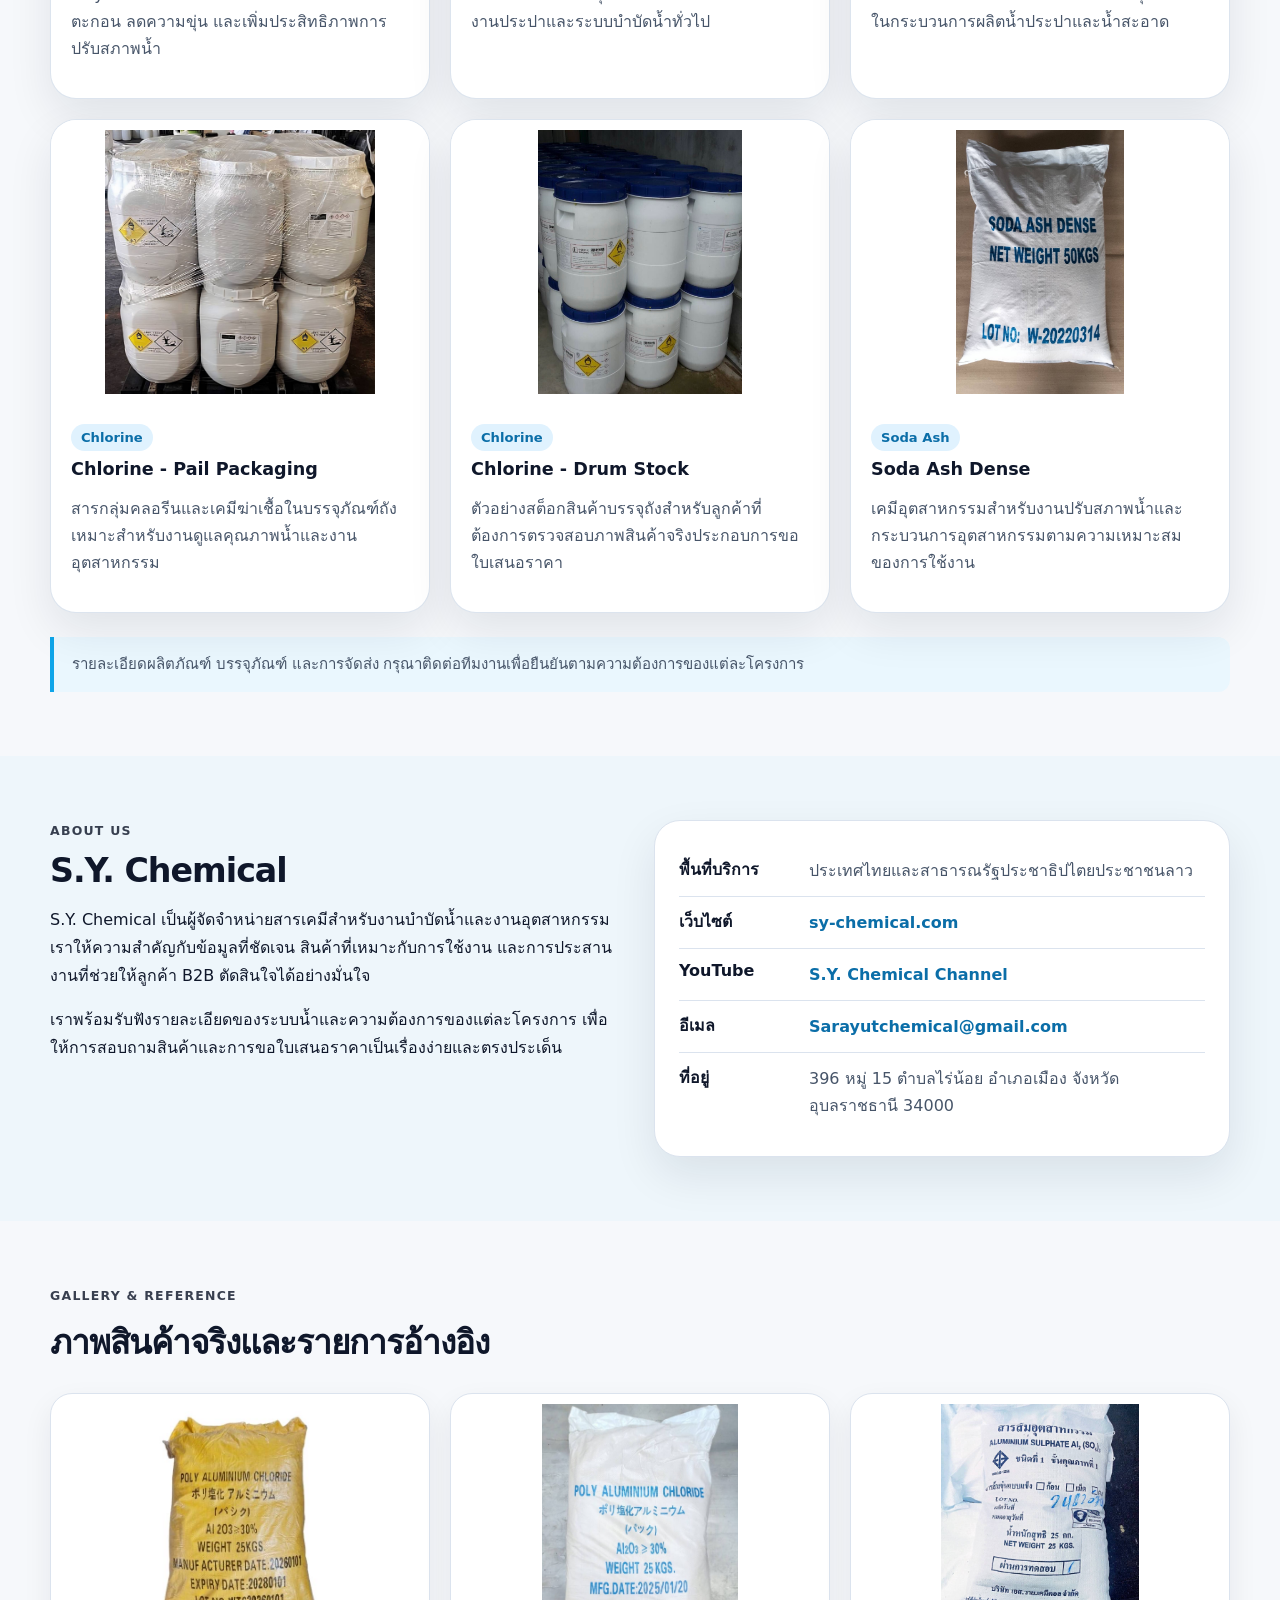
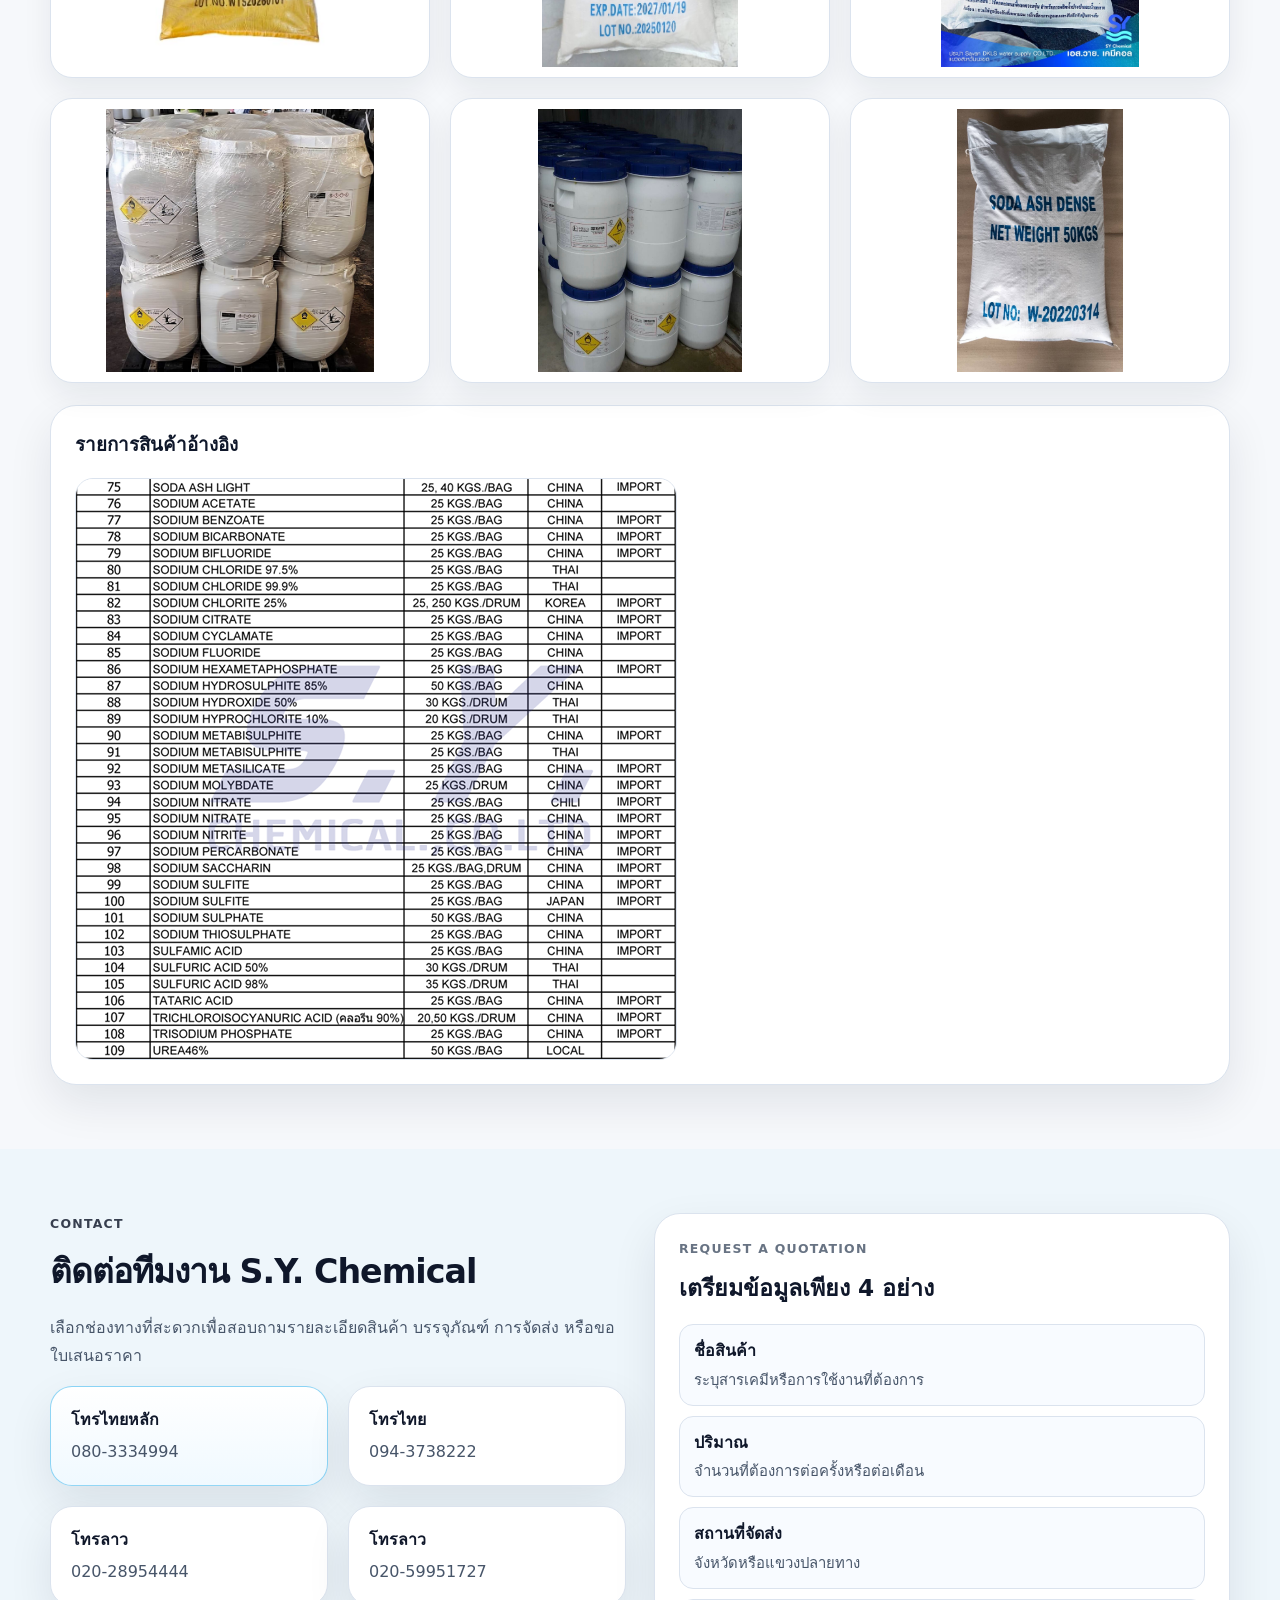
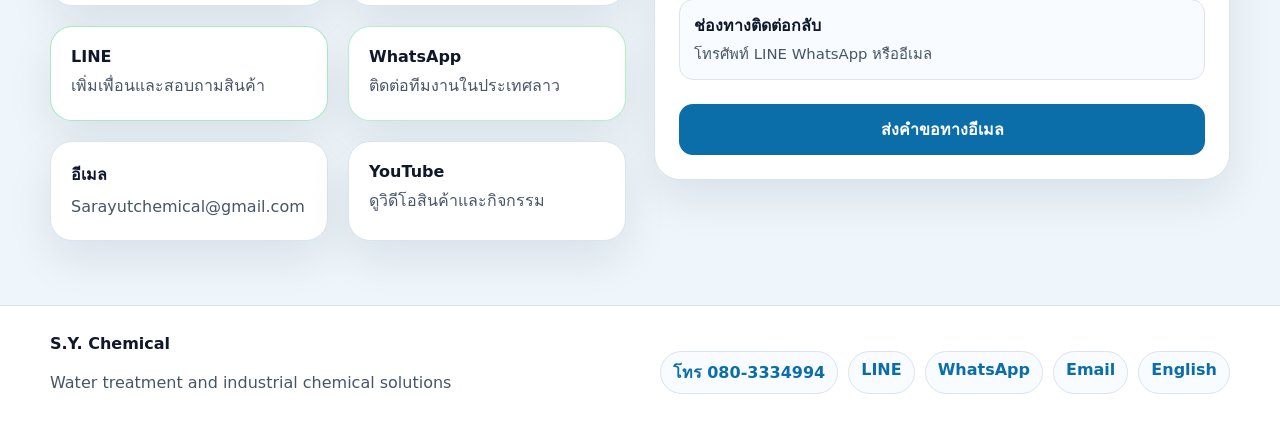
==== commit b551eeba: "Add Google Tag Manager to index.html" ====
--- a/index.html
+++ b/index.html
@@ -1,6 +1,13 @@
 <!doctype html>
 <html lang="th">
 <head>
+  <!-- Google Tag Manager -->
+  <script>(function(w,d,s,l,i){w[l]=w[l]||[];w[l].push({'gtm.start':
+  new Date().getTime(),event:'gtm.js'});var f=d.getElementsByTagName(s)[0],
+  j=d.createElement(s),dl=l!='dataLayer'?'&l='+l:'';j.async=true;j.src=
+  'https://www.googletagmanager.com/gtm.js?id='+i+dl;f.parentNode.insertBefore(j,f);
+  })(window,document,'script','dataLayer','GTM-5QSMJF7D');</script>
+  <!-- End Google Tag Manager -->
   <meta charset="utf-8" />
   <meta name="viewport" content="width=device-width, initial-scale=1" />
   <title>S.Y. Chemical | เคมีบำบัดน้ำและเคมีอุตสาหกรรม</title>
@@ -18,6 +25,10 @@
   <link rel="stylesheet" href="styles.css" />
 </head>
 <body>
+  <!-- Google Tag Manager (noscript) -->
+  <noscript><iframe src="https://www.googletagmanager.com/ns.html?id=GTM-5QSMJF7D"
+  height="0" width="0" style="display:none;visibility:hidden"></iframe></noscript>
+  <!-- End Google Tag Manager (noscript) -->
   <header class="topbar">
     <div class="wrap topbar-inner">
       <a class="brand" href="#home" aria-label="S.Y. Chemical หน้าหลัก">
--- a/styles.css
+++ b/styles.css
@@ -34,16 +34,16 @@
 .hero {
   position: relative; isolation: isolate; overflow: hidden;
   min-height: clamp(570px, 74vh, 720px); padding: clamp(92px, 12vw, 148px) 0 104px;
-  background: #06243a url("images/hero-water-intelligence.svg") center center / cover no-repeat;
+  background: #0b4f78 url("images/hero-water-intelligence-v2.svg") center center / cover no-repeat;
   color: #fff;
 }
 .hero::before {
   content: ""; position: absolute; inset: 0; z-index: -2;
-  background: linear-gradient(90deg, rgba(2, 20, 34, .96) 0%, rgba(3, 33, 53, .88) 34%, rgba(3, 38, 61, .48) 62%, rgba(2, 28, 45, .08) 100%);
+  background: linear-gradient(90deg, rgba(2, 28, 45, .80) 0%, rgba(3, 41, 66, .64) 36%, rgba(3, 54, 83, .26) 66%, rgba(2, 40, 64, .02) 100%);
 }
 .hero::after {
   content: ""; position: absolute; inset: auto 0 0; height: 42%; z-index: -1;
-  background: linear-gradient(0deg, rgba(2, 20, 34, .48), transparent);
+  background: linear-gradient(0deg, rgba(2, 30, 48, .20), transparent);
 }
 .hero-grid { display: grid; grid-template-columns: minmax(0, 760px); align-items: center; }
 .hero-copy { padding: 30px 0; }
@@ -119,7 +119,7 @@
 @media (max-width: 900px) {
   body { padding-bottom: 84px; }
   .hero { min-height: 620px; padding: 82px 0 86px; background-position: 60% center; }
-  .hero::before { background: linear-gradient(90deg, rgba(2, 20, 34, .96) 0%, rgba(3, 33, 53, .86) 52%, rgba(3, 38, 61, .35) 100%); }
+  .hero::before { background: linear-gradient(90deg, rgba(2, 28, 45, .84) 0%, rgba(3, 41, 66, .70) 54%, rgba(3, 54, 83, .30) 100%); }
   .hero-grid, .two-col, .product-grid, .gallery-grid, .cta-grid { grid-template-columns: 1fr; }
   .trust-grid { grid-template-columns: 1fr; }
   .trust-item { padding: 17px 20px; border-right: 0; border-bottom: 1px solid var(--line); }
@@ -144,7 +144,7 @@
   .info-list div { grid-template-columns: 1fr; gap: 4px; }
   .hero-actions .btn { flex-basis: 100%; }
   .hero { min-height: 660px; padding-top: 72px; background-position: 66% center; }
-  .hero::before { background: linear-gradient(90deg, rgba(2, 20, 34, .97) 0%, rgba(3, 33, 53, .9) 67%, rgba(3, 38, 61, .56) 100%); }
+  .hero::before { background: linear-gradient(90deg, rgba(2, 28, 45, .88) 0%, rgba(3, 41, 66, .76) 67%, rgba(3, 54, 83, .46) 100%); }
   .hero h1 { font-size: clamp(2.3rem, 11vw, 3.4rem); }
   .trust-strip { margin-top: -24px; }
   .section { padding: 48px 0; }
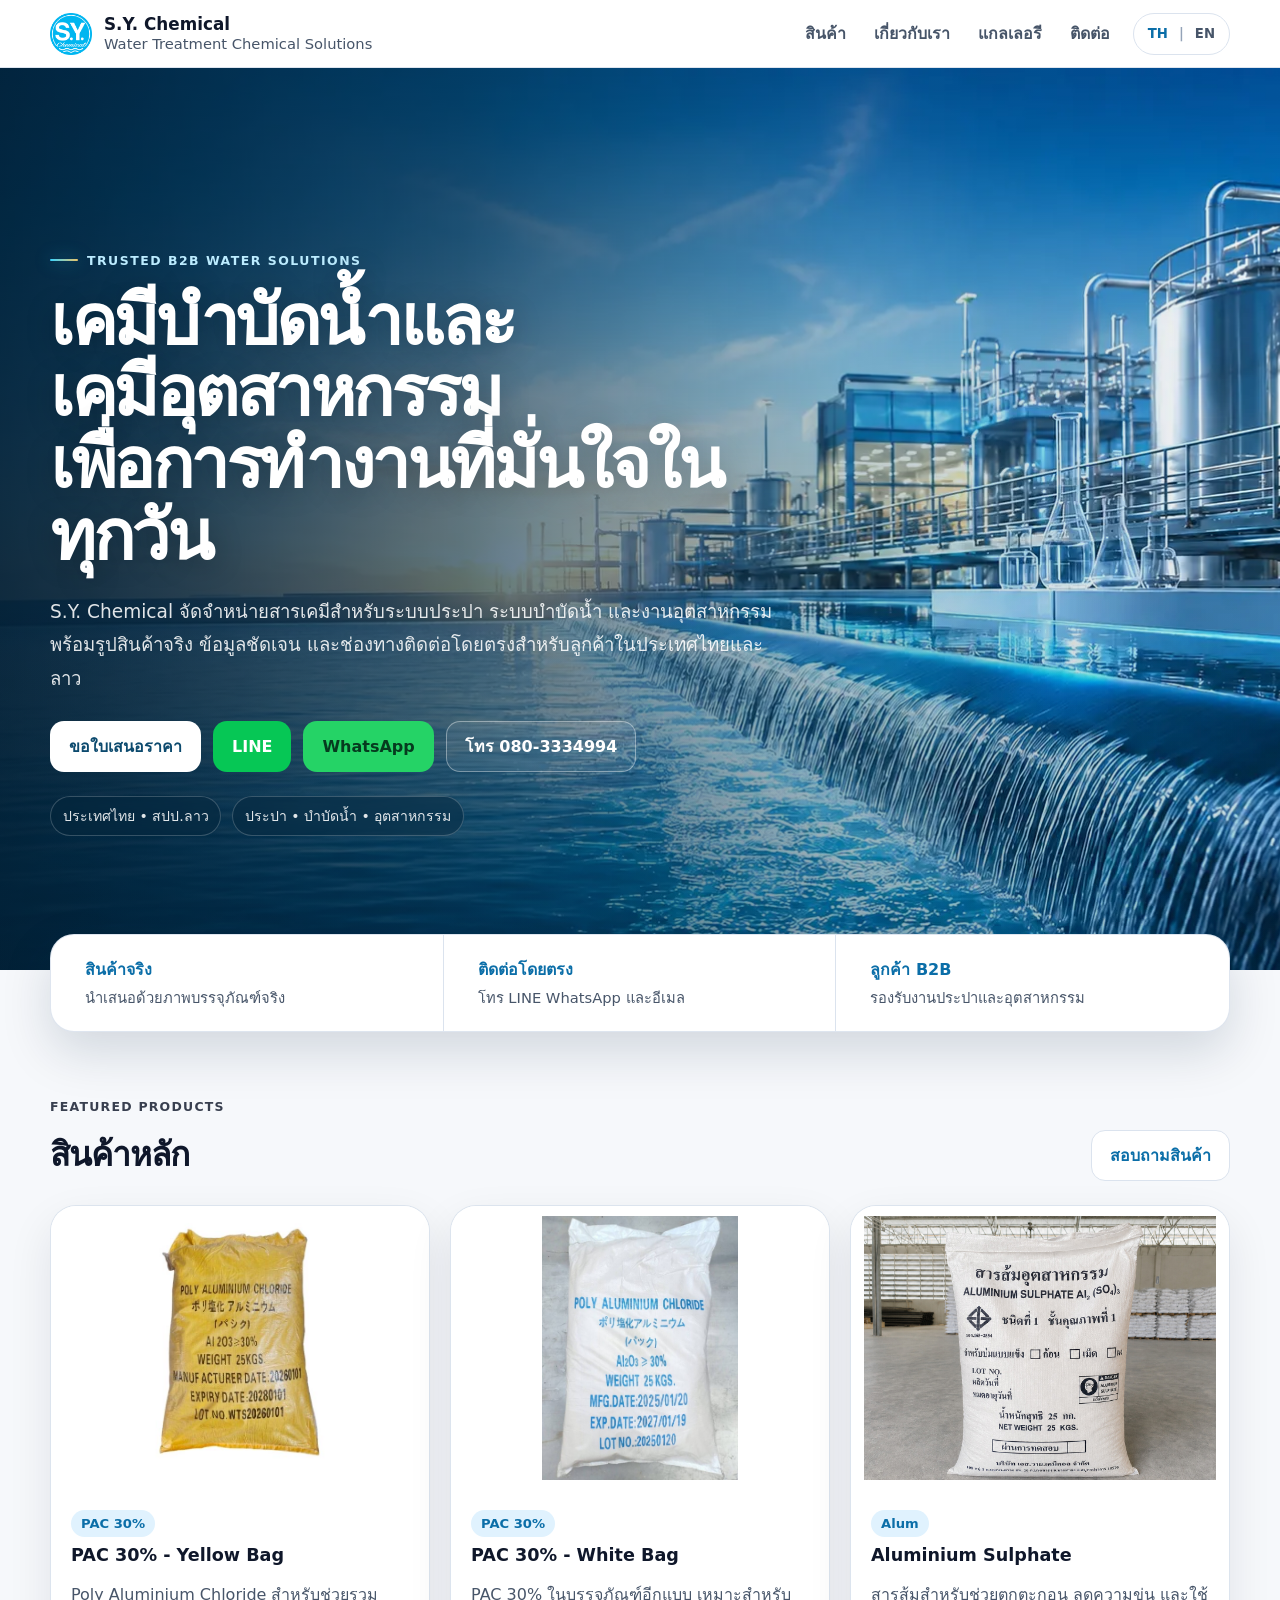
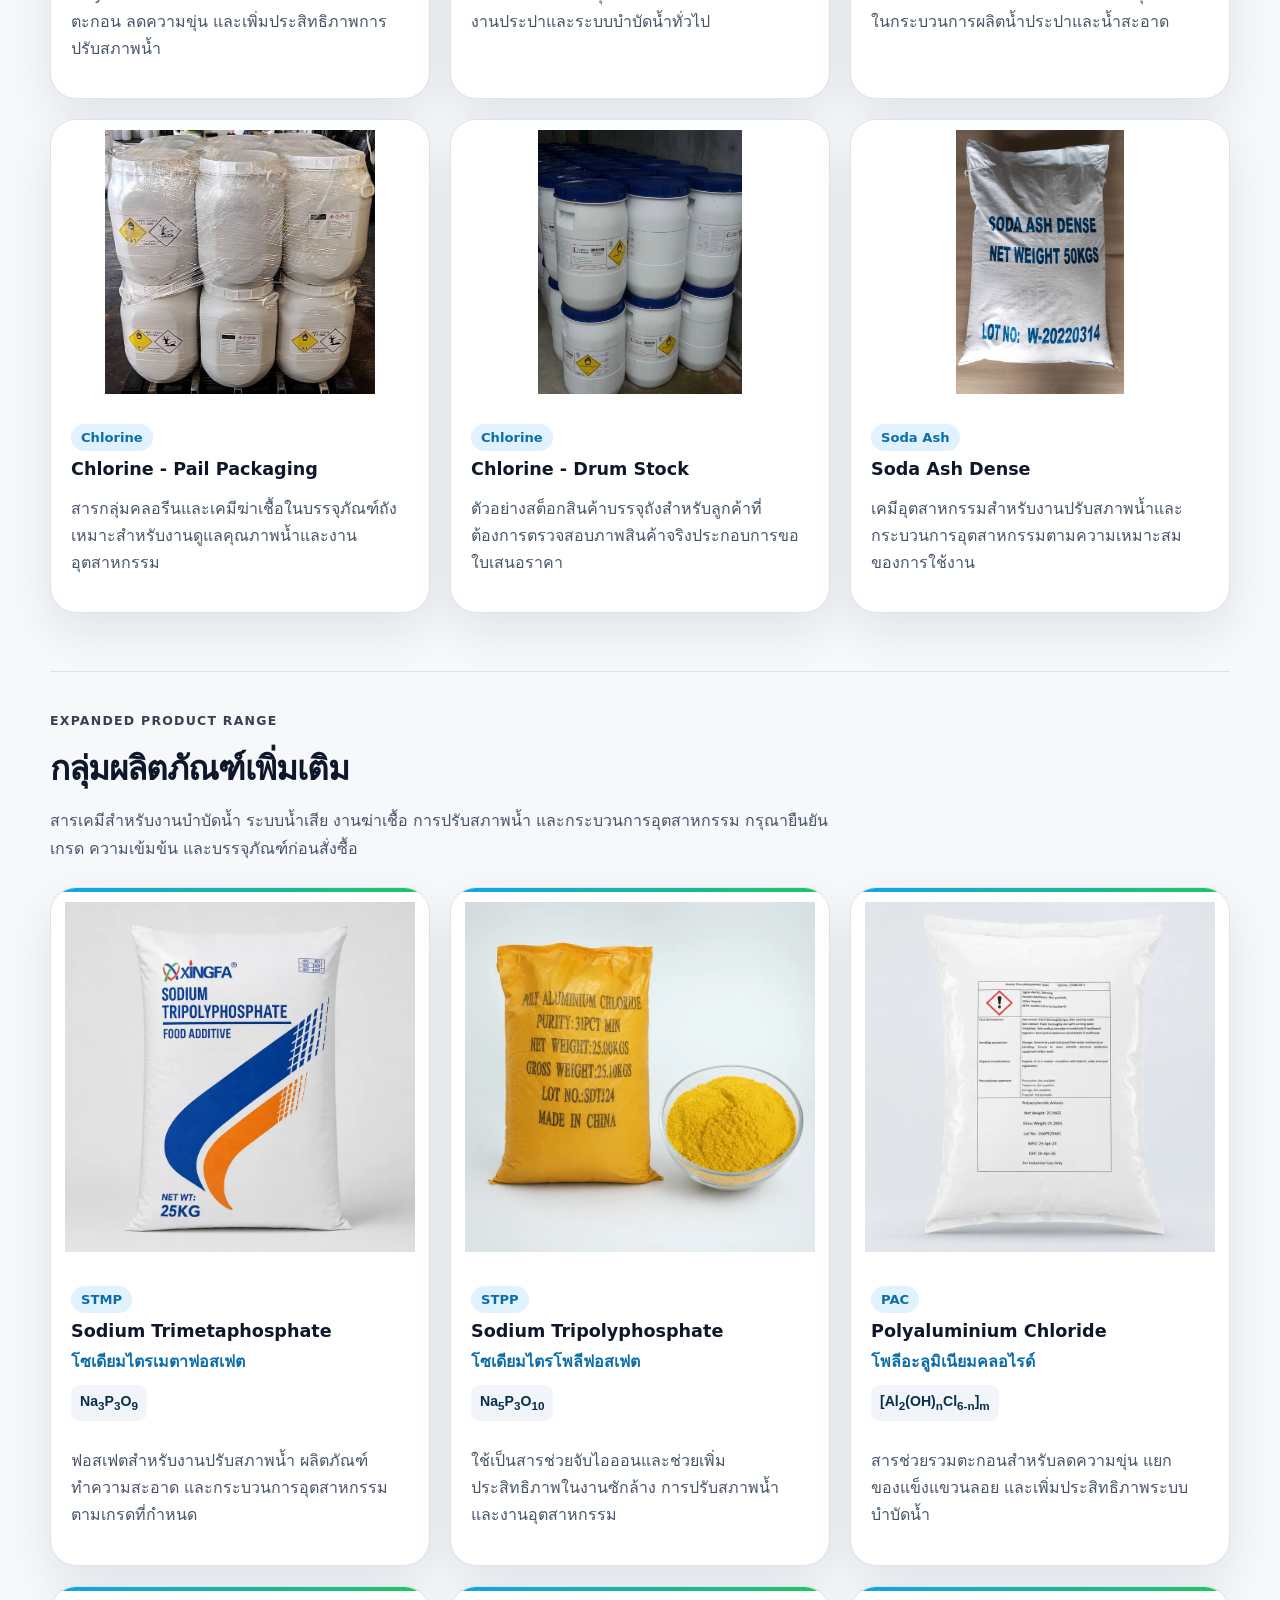
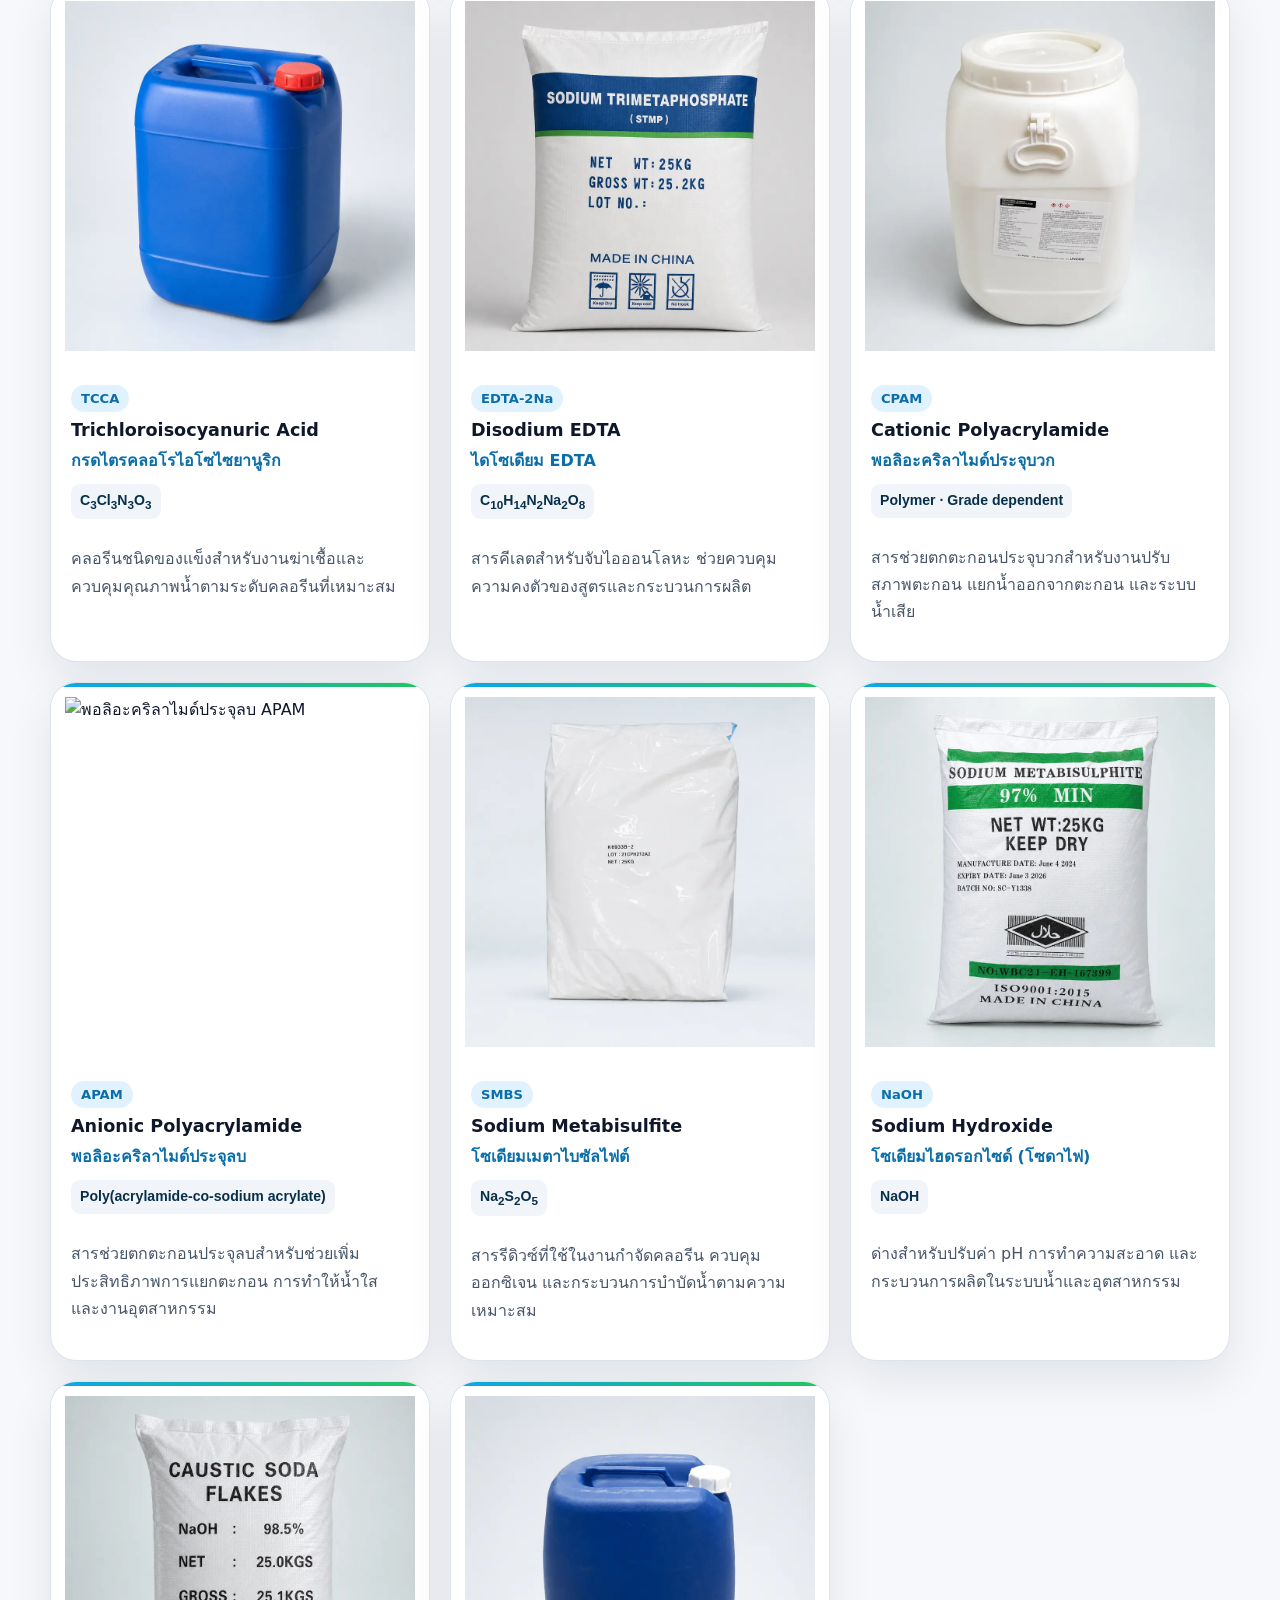
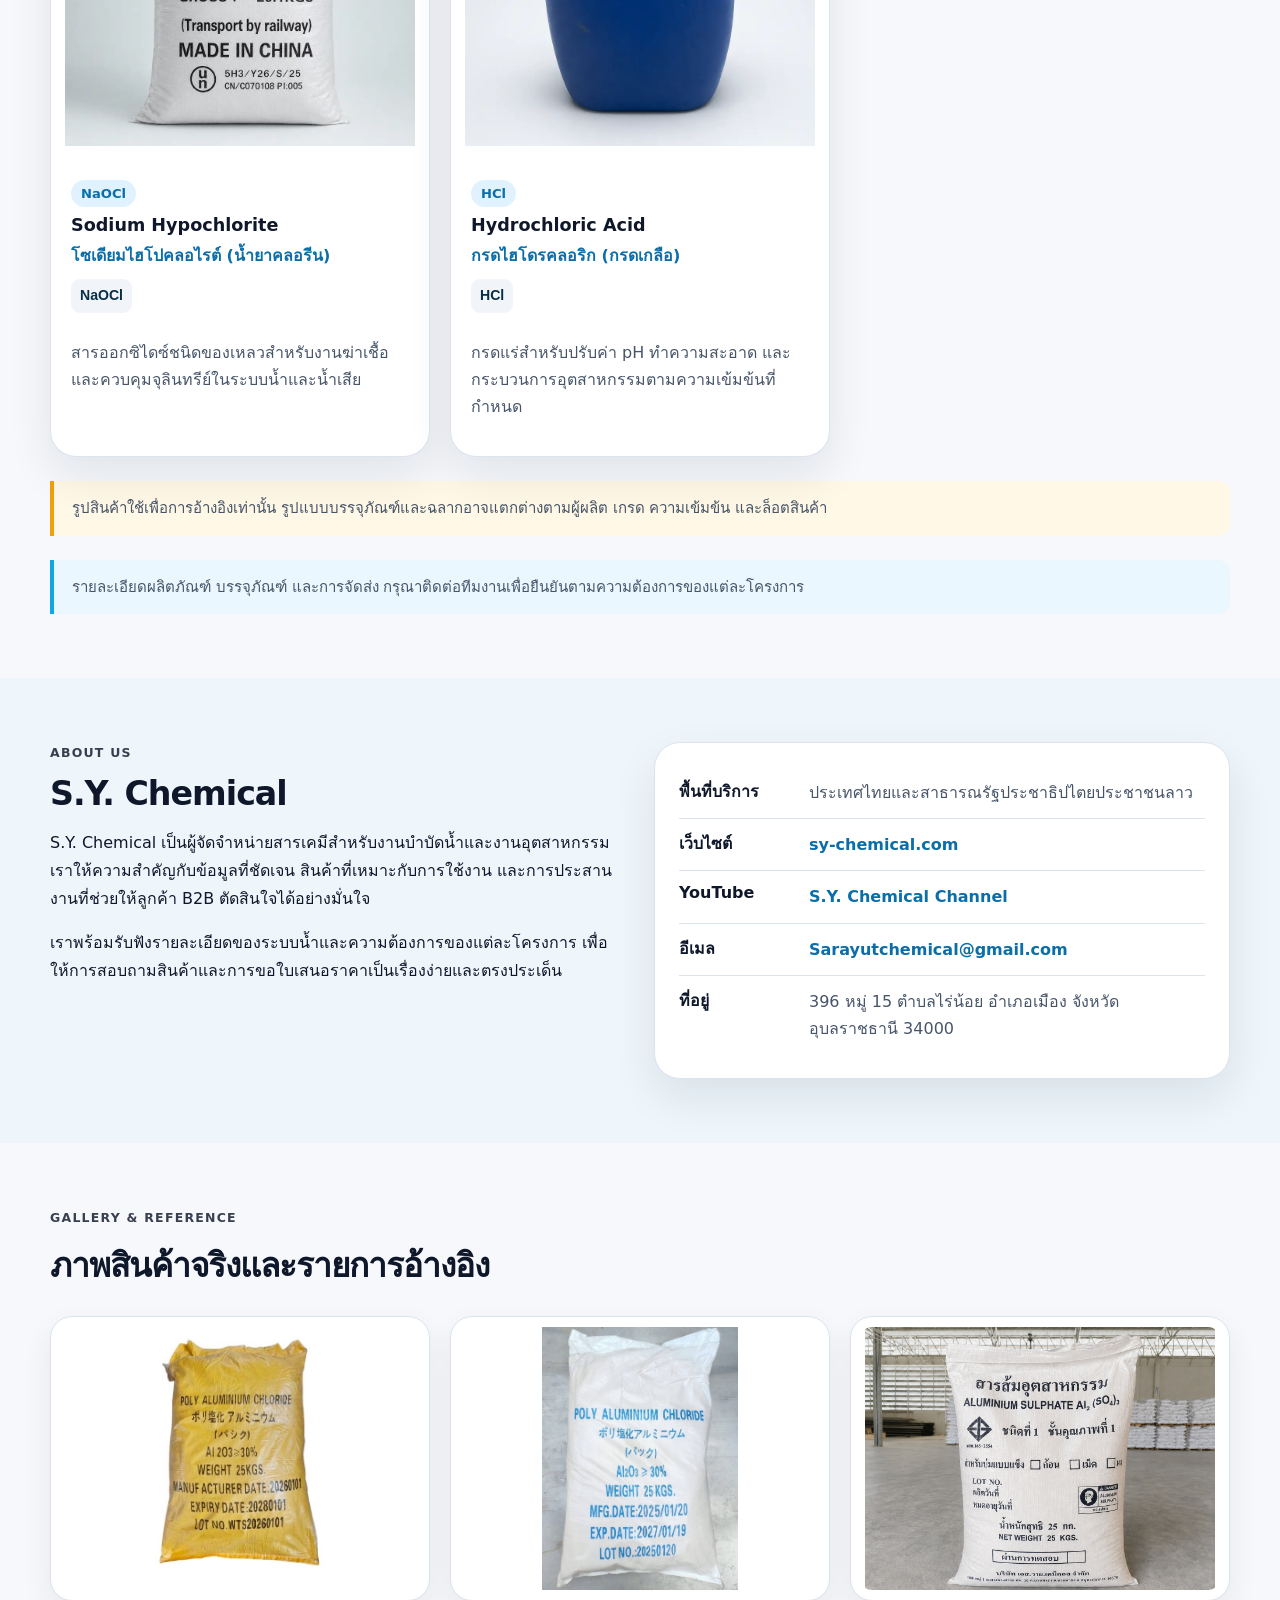
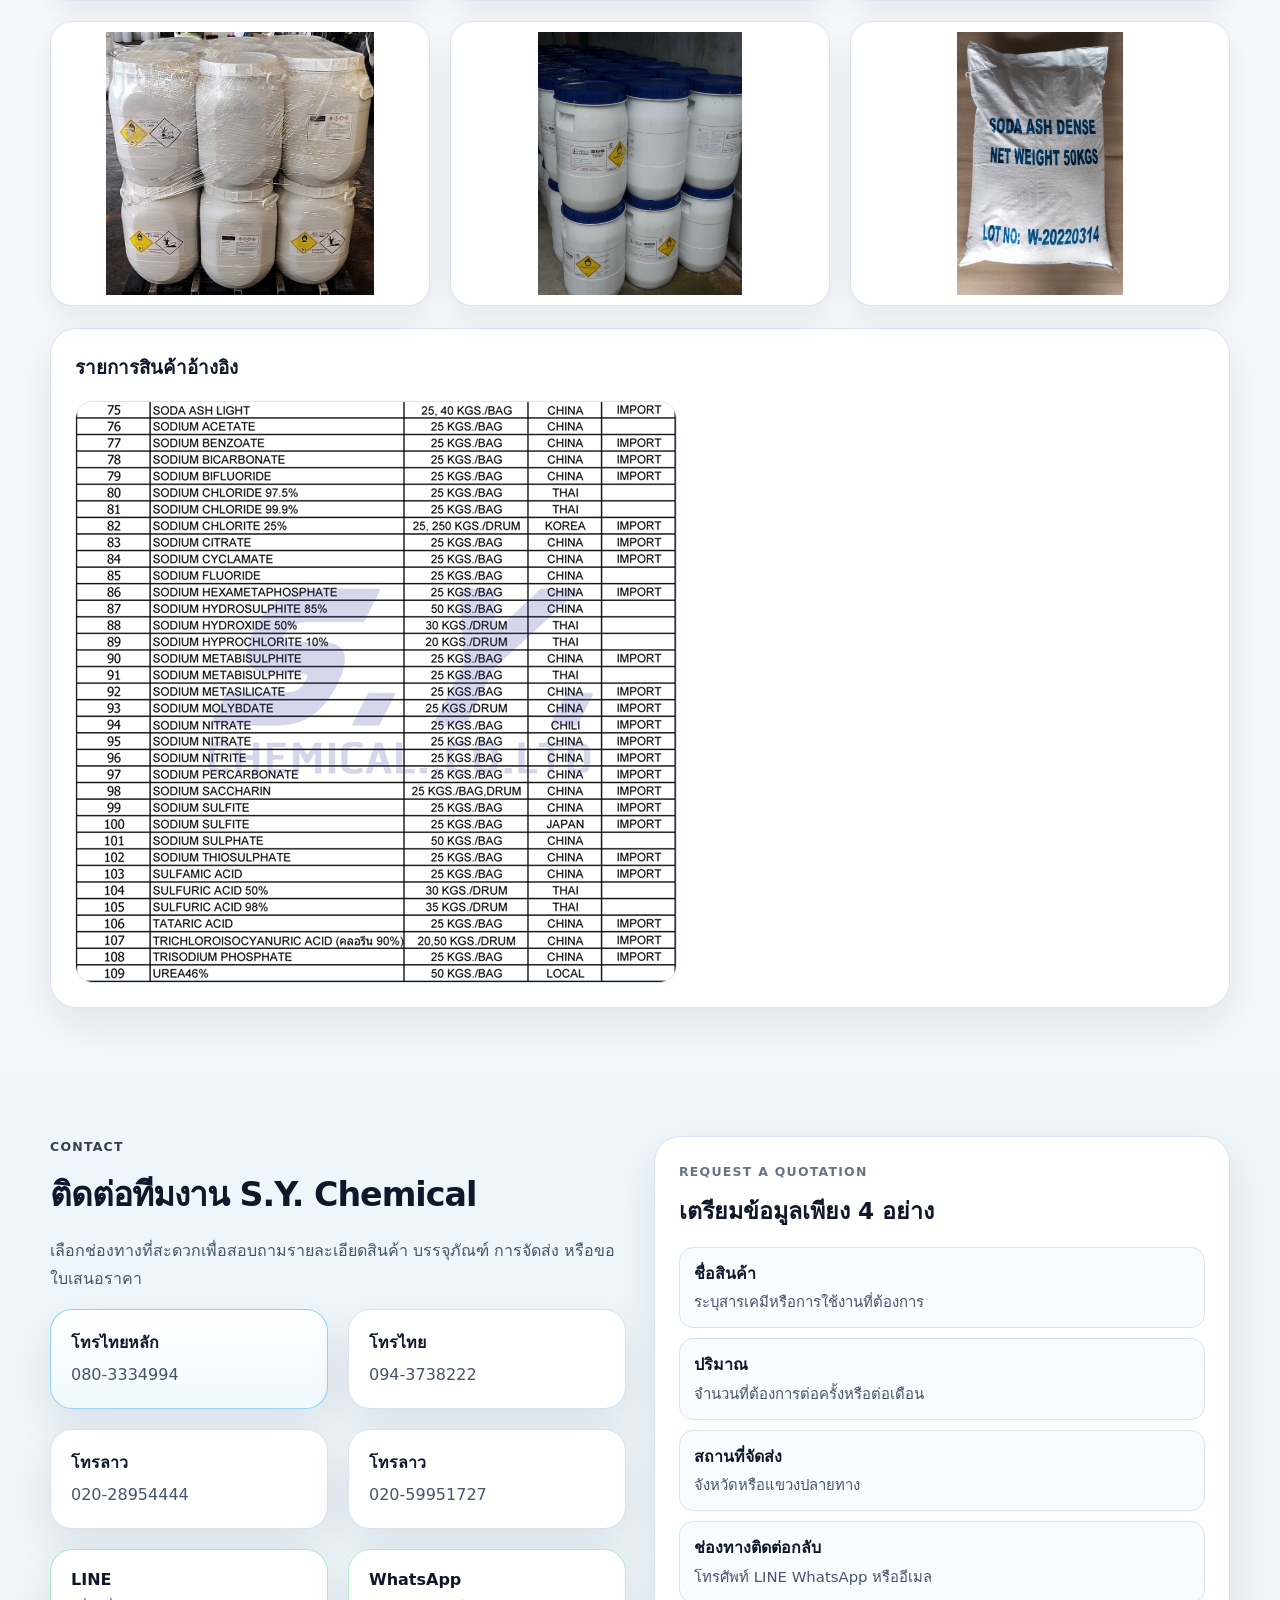
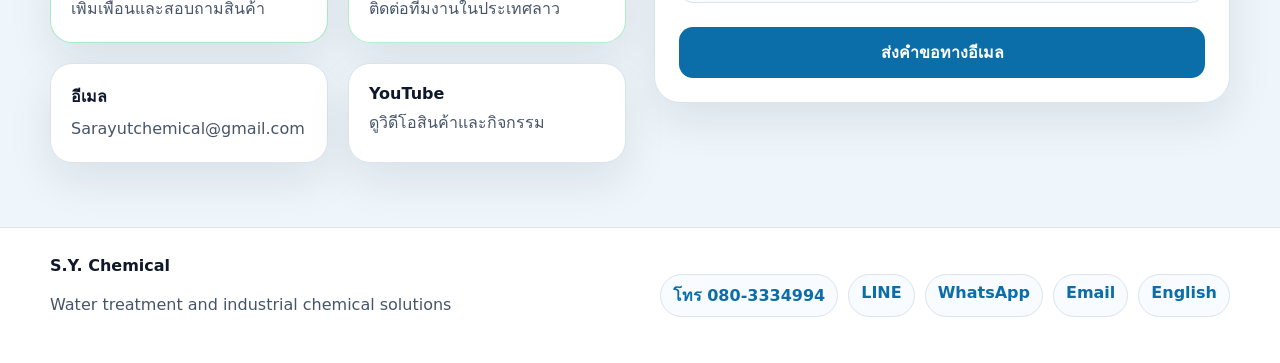
==== commit ea31c9d5: "Add bilingual expanded product gallery" ====
--- a/index.html
+++ b/index.html
@@ -119,6 +119,60 @@
             <div class="card-body"><span class="tag">Soda Ash</span><h3>Soda Ash Dense</h3><p>เคมีอุตสาหกรรมสำหรับงานปรับสภาพน้ำและกระบวนการอุตสาหกรรมตามความเหมาะสมของการใช้งาน</p></div>
           </article>
         </div>
+
+        <div class="catalog-heading">
+          <p class="eyebrow">Expanded Product Range</p>
+          <h2>กลุ่มผลิตภัณฑ์เพิ่มเติม</h2>
+          <p>สารเคมีสำหรับงานบำบัดน้ำ ระบบน้ำเสีย งานฆ่าเชื้อ การปรับสภาพน้ำ และกระบวนการอุตสาหกรรม กรุณายืนยันเกรด ความเข้มข้น และบรรจุภัณฑ์ก่อนสั่งซื้อ</p>
+        </div>
+
+        <div class="product-grid expanded-products">
+          <article class="card new-product">
+            <img src="images/sodium-trimetaphosphate.webp" alt="โซเดียมไตรเมตาฟอสเฟต Sodium Trimetaphosphate" />
+            <div class="card-body"><span class="tag">STMP</span><h3>Sodium Trimetaphosphate</h3><p class="thai-name">โซเดียมไตรเมตาฟอสเฟต</p><p class="formula">Na<sub>3</sub>P<sub>3</sub>O<sub>9</sub></p><p>ฟอสเฟตสำหรับงานปรับสภาพน้ำ ผลิตภัณฑ์ทำความสะอาด และกระบวนการอุตสาหกรรมตามเกรดที่กำหนด</p></div>
+          </article>
+          <article class="card new-product">
+            <img src="images/sodium-tripolyphosphate.webp" alt="โซเดียมไตรโพลีฟอสเฟต Sodium Tripolyphosphate" />
+            <div class="card-body"><span class="tag">STPP</span><h3>Sodium Tripolyphosphate</h3><p class="thai-name">โซเดียมไตรโพลีฟอสเฟต</p><p class="formula">Na<sub>5</sub>P<sub>3</sub>O<sub>10</sub></p><p>ใช้เป็นสารช่วยจับไอออนและช่วยเพิ่มประสิทธิภาพในงานซักล้าง การปรับสภาพน้ำ และงานอุตสาหกรรม</p></div>
+          </article>
+          <article class="card new-product">
+            <img src="images/polyaluminium-chloride.webp" alt="โพลีอะลูมิเนียมคลอไรด์ Polyaluminium Chloride" />
+            <div class="card-body"><span class="tag">PAC</span><h3>Polyaluminium Chloride</h3><p class="thai-name">โพลีอะลูมิเนียมคลอไรด์</p><p class="formula">[Al<sub>2</sub>(OH)<sub>n</sub>Cl<sub>6-n</sub>]<sub>m</sub></p><p>สารช่วยรวมตะกอนสำหรับลดความขุ่น แยกของแข็งแขวนลอย และเพิ่มประสิทธิภาพระบบบำบัดน้ำ</p></div>
+          </article>
+          <article class="card new-product">
+            <img src="images/tcca.webp" alt="กรดไตรคลอโรไอโซไซยานูริก TCCA" />
+            <div class="card-body"><span class="tag">TCCA</span><h3>Trichloroisocyanuric Acid</h3><p class="thai-name">กรดไตรคลอโรไอโซไซยานูริก</p><p class="formula">C<sub>3</sub>Cl<sub>3</sub>N<sub>3</sub>O<sub>3</sub></p><p>คลอรีนชนิดของแข็งสำหรับงานฆ่าเชื้อและควบคุมคุณภาพน้ำตามระดับคลอรีนที่เหมาะสม</p></div>
+          </article>
+          <article class="card new-product">
+            <img src="images/disodium-edta.webp" alt="ไดโซเดียม EDTA" />
+            <div class="card-body"><span class="tag">EDTA-2Na</span><h3>Disodium EDTA</h3><p class="thai-name">ไดโซเดียม EDTA</p><p class="formula">C<sub>10</sub>H<sub>14</sub>N<sub>2</sub>Na<sub>2</sub>O<sub>8</sub></p><p>สารคีเลตสำหรับจับไอออนโลหะ ช่วยควบคุมความคงตัวของสูตรและกระบวนการผลิต</p></div>
+          </article>
+          <article class="card new-product">
+            <img src="images/cpam.webp" alt="พอลิอะคริลาไมด์ประจุบวก CPAM" />
+            <div class="card-body"><span class="tag">CPAM</span><h3>Cationic Polyacrylamide</h3><p class="thai-name">พอลิอะคริลาไมด์ประจุบวก</p><p class="formula">Polymer · Grade dependent</p><p>สารช่วยตกตะกอนประจุบวกสำหรับงานปรับสภาพตะกอน แยกน้ำออกจากตะกอน และระบบน้ำเสีย</p></div>
+          </article>
+          <article class="card new-product">
+            <img src="images/apam.webp" alt="พอลิอะคริลาไมด์ประจุลบ APAM" />
+            <div class="card-body"><span class="tag">APAM</span><h3>Anionic Polyacrylamide</h3><p class="thai-name">พอลิอะคริลาไมด์ประจุลบ</p><p class="formula">Poly(acrylamide-co-sodium acrylate)</p><p>สารช่วยตกตะกอนประจุลบสำหรับช่วยเพิ่มประสิทธิภาพการแยกตะกอน การทำให้น้ำใส และงานอุตสาหกรรม</p></div>
+          </article>
+          <article class="card new-product">
+            <img src="images/sodium-metabisulfite.webp" alt="โซเดียมเมตาไบซัลไฟต์ Sodium Metabisulfite" />
+            <div class="card-body"><span class="tag">SMBS</span><h3>Sodium Metabisulfite</h3><p class="thai-name">โซเดียมเมตาไบซัลไฟต์</p><p class="formula">Na<sub>2</sub>S<sub>2</sub>O<sub>5</sub></p><p>สารรีดิวซ์ที่ใช้ในงานกำจัดคลอรีน ควบคุมออกซิเจน และกระบวนการบำบัดน้ำตามความเหมาะสม</p></div>
+          </article>
+          <article class="card new-product">
+            <img src="images/sodium-hydroxide.webp" alt="โซเดียมไฮดรอกไซด์ หรือโซดาไฟ" />
+            <div class="card-body"><span class="tag">NaOH</span><h3>Sodium Hydroxide</h3><p class="thai-name">โซเดียมไฮดรอกไซด์ (โซดาไฟ)</p><p class="formula">NaOH</p><p>ด่างสำหรับปรับค่า pH การทำความสะอาด และกระบวนการผลิตในระบบน้ำและอุตสาหกรรม</p></div>
+          </article>
+          <article class="card new-product">
+            <img src="images/sodium-hypochlorite.webp" alt="โซเดียมไฮโปคลอไรต์ หรือน้ำยาคลอรีน" />
+            <div class="card-body"><span class="tag">NaOCl</span><h3>Sodium Hypochlorite</h3><p class="thai-name">โซเดียมไฮโปคลอไรต์ (น้ำยาคลอรีน)</p><p class="formula">NaOCl</p><p>สารออกซิไดซ์ชนิดของเหลวสำหรับงานฆ่าเชื้อและควบคุมจุลินทรีย์ในระบบน้ำและน้ำเสีย</p></div>
+          </article>
+          <article class="card new-product">
+            <img src="images/hydrochloric-acid.webp" alt="กรดไฮโดรคลอริก หรือกรดเกลือ" />
+            <div class="card-body"><span class="tag">HCl</span><h3>Hydrochloric Acid</h3><p class="thai-name">กรดไฮโดรคลอริก (กรดเกลือ)</p><p class="formula">HCl</p><p>กรดแร่สำหรับปรับค่า pH ทำความสะอาด และกระบวนการอุตสาหกรรมตามความเข้มข้นที่กำหนด</p></div>
+          </article>
+        </div>
+        <p class="product-note reference-note">รูปสินค้าใช้เพื่อการอ้างอิงเท่านั้น รูปแบบบรรจุภัณฑ์และฉลากอาจแตกต่างตามผู้ผลิต เกรด ความเข้มข้น และล็อตสินค้า</p>
         <p class="product-note">รายละเอียดผลิตภัณฑ์ บรรจุภัณฑ์ และการจัดส่ง กรุณาติดต่อทีมงานเพื่อยืนยันตามความต้องการของแต่ละโครงการ</p>
       </div>
     </section>
--- a/styles.css
+++ b/styles.css
@@ -86,6 +86,15 @@
 .card h3 { margin: 0 0 10px; font-size: 1.1rem; }
 .card p, .product-note, .quote-box p, .info-list span, .quote-box li, .contact-card span, .footer p { color: var(--muted); line-height: 1.7; }
 .product-note { margin: 24px 0 0; padding: 14px 18px; border-left: 4px solid var(--brand); background: #eaf7fe; border-radius: 0 12px 12px 0; font-size: .94rem; }
+.catalog-heading { margin: 58px 0 24px; padding-top: 38px; border-top: 1px solid var(--line); }
+.catalog-heading h2 { margin-bottom: 12px; }
+.catalog-heading > p:last-child { max-width: 78ch; margin: 0; color: var(--muted); }
+.expanded-products .card { position: relative; }
+.expanded-products .card::before { content: ""; position: absolute; inset: 0 0 auto; height: 4px; z-index: 1; background: linear-gradient(90deg, var(--brand), #22c55e); }
+.expanded-products .card img { aspect-ratio: 1 / 1; padding: 14px; }
+.thai-name { margin: -3px 0 10px; color: var(--brand-dark) !important; font-weight: 750; }
+.formula { display: inline-block; margin: 0 0 10px !important; padding: 5px 9px; border-radius: 9px; background: #f1f5f9; color: var(--brand-deep) !important; font-family: "Segoe UI", Arial, sans-serif; font-size: .88rem; font-weight: 800; overflow-wrap: anywhere; }
+.reference-note { border-left-color: #f59e0b; background: #fff8e6; }
 .two-col { display: grid; grid-template-columns: 1fr 1fr; gap: 28px; align-items: start; }
 .info-list, .quote-box, .inventory-panel { background: var(--card); border: 1px solid var(--line); border-radius: 26px; padding: 24px; }
 .info-list div { display: grid; grid-template-columns: 120px 1fr; gap: 10px; padding: 12px 0; border-bottom: 1px solid var(--line); }
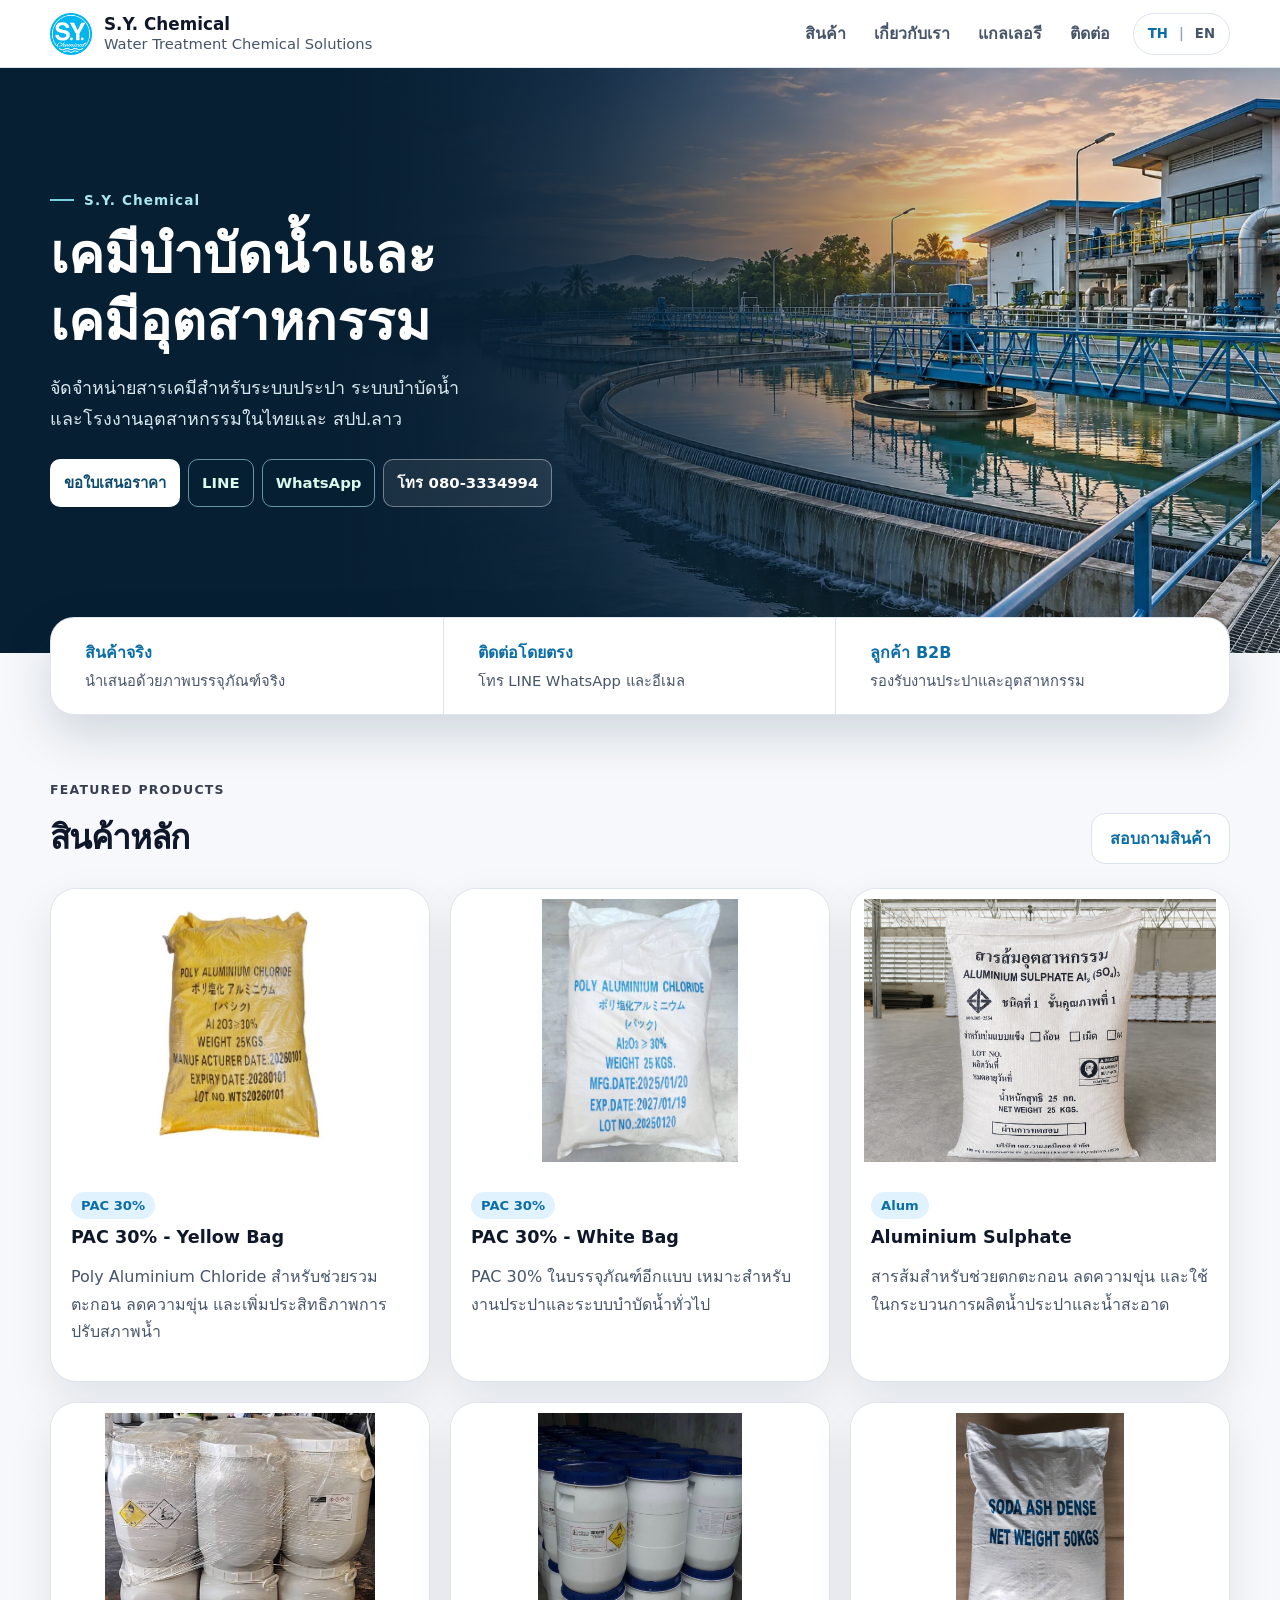
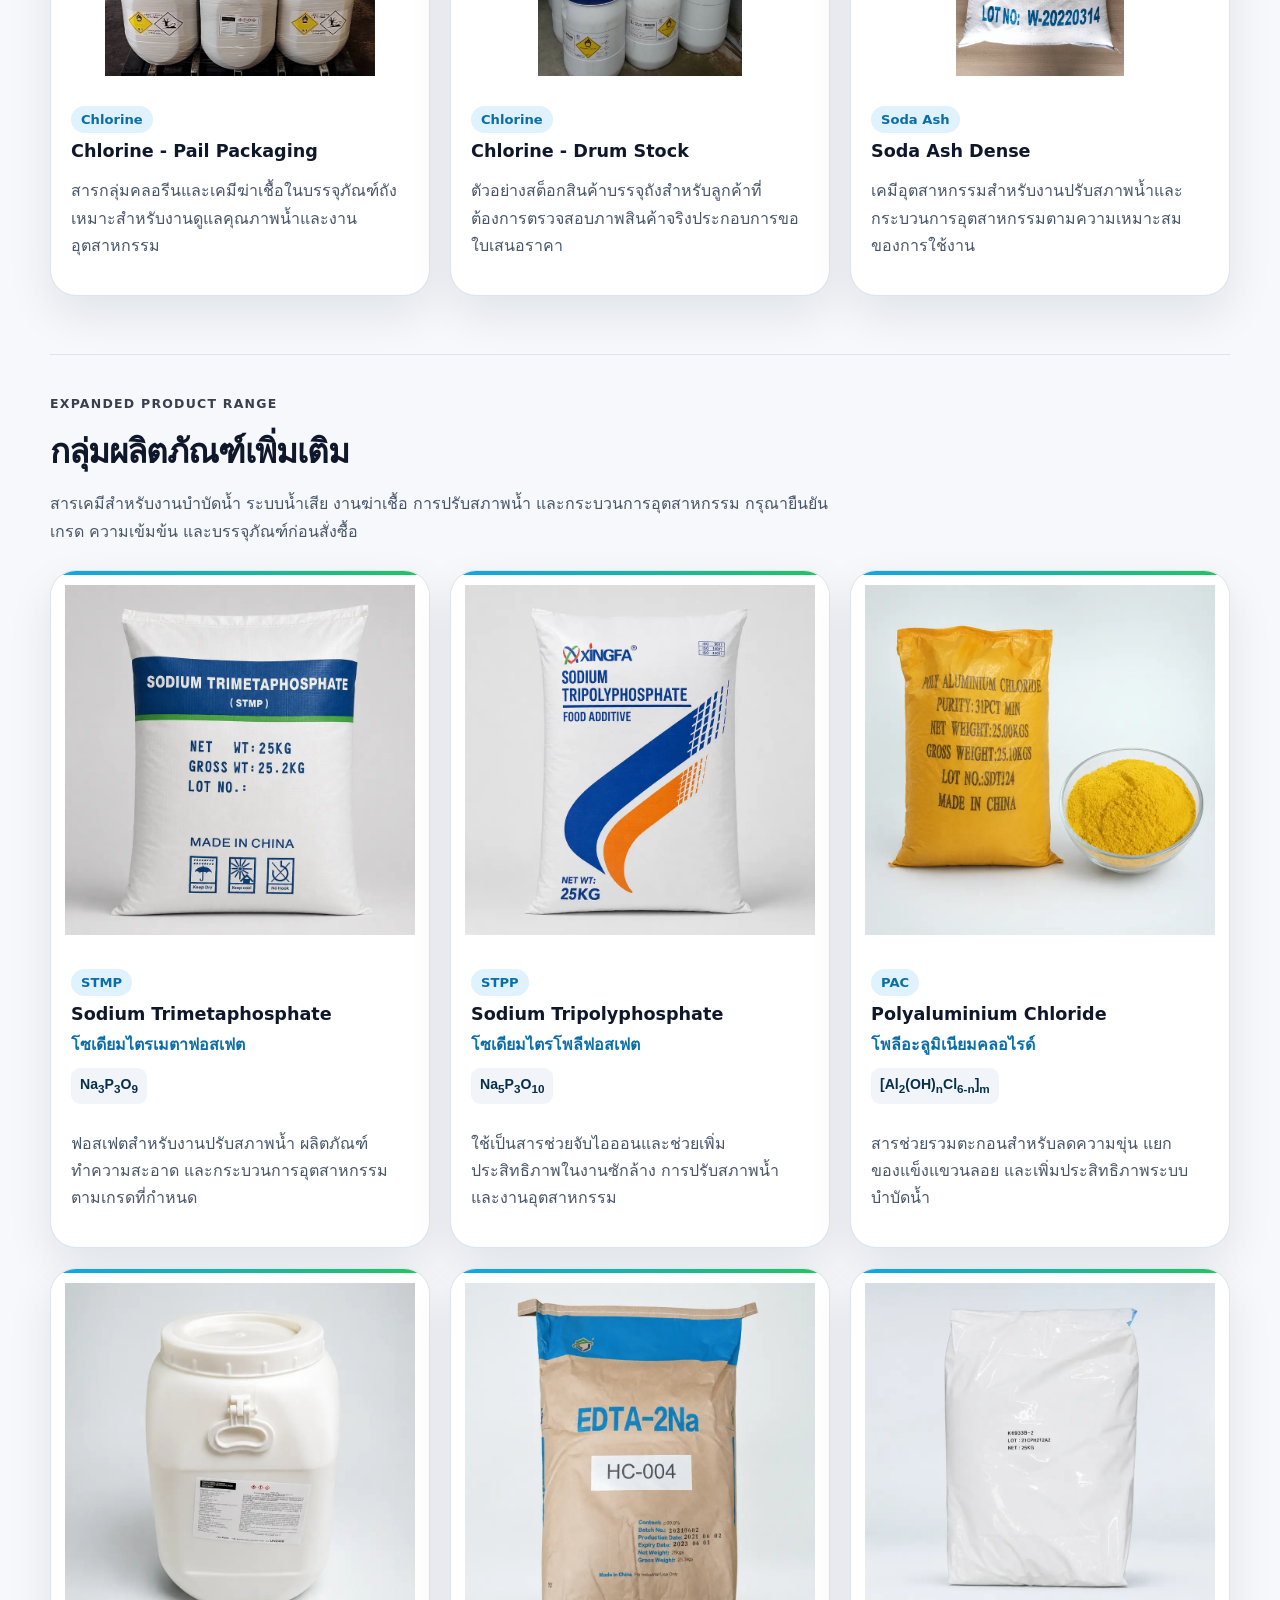
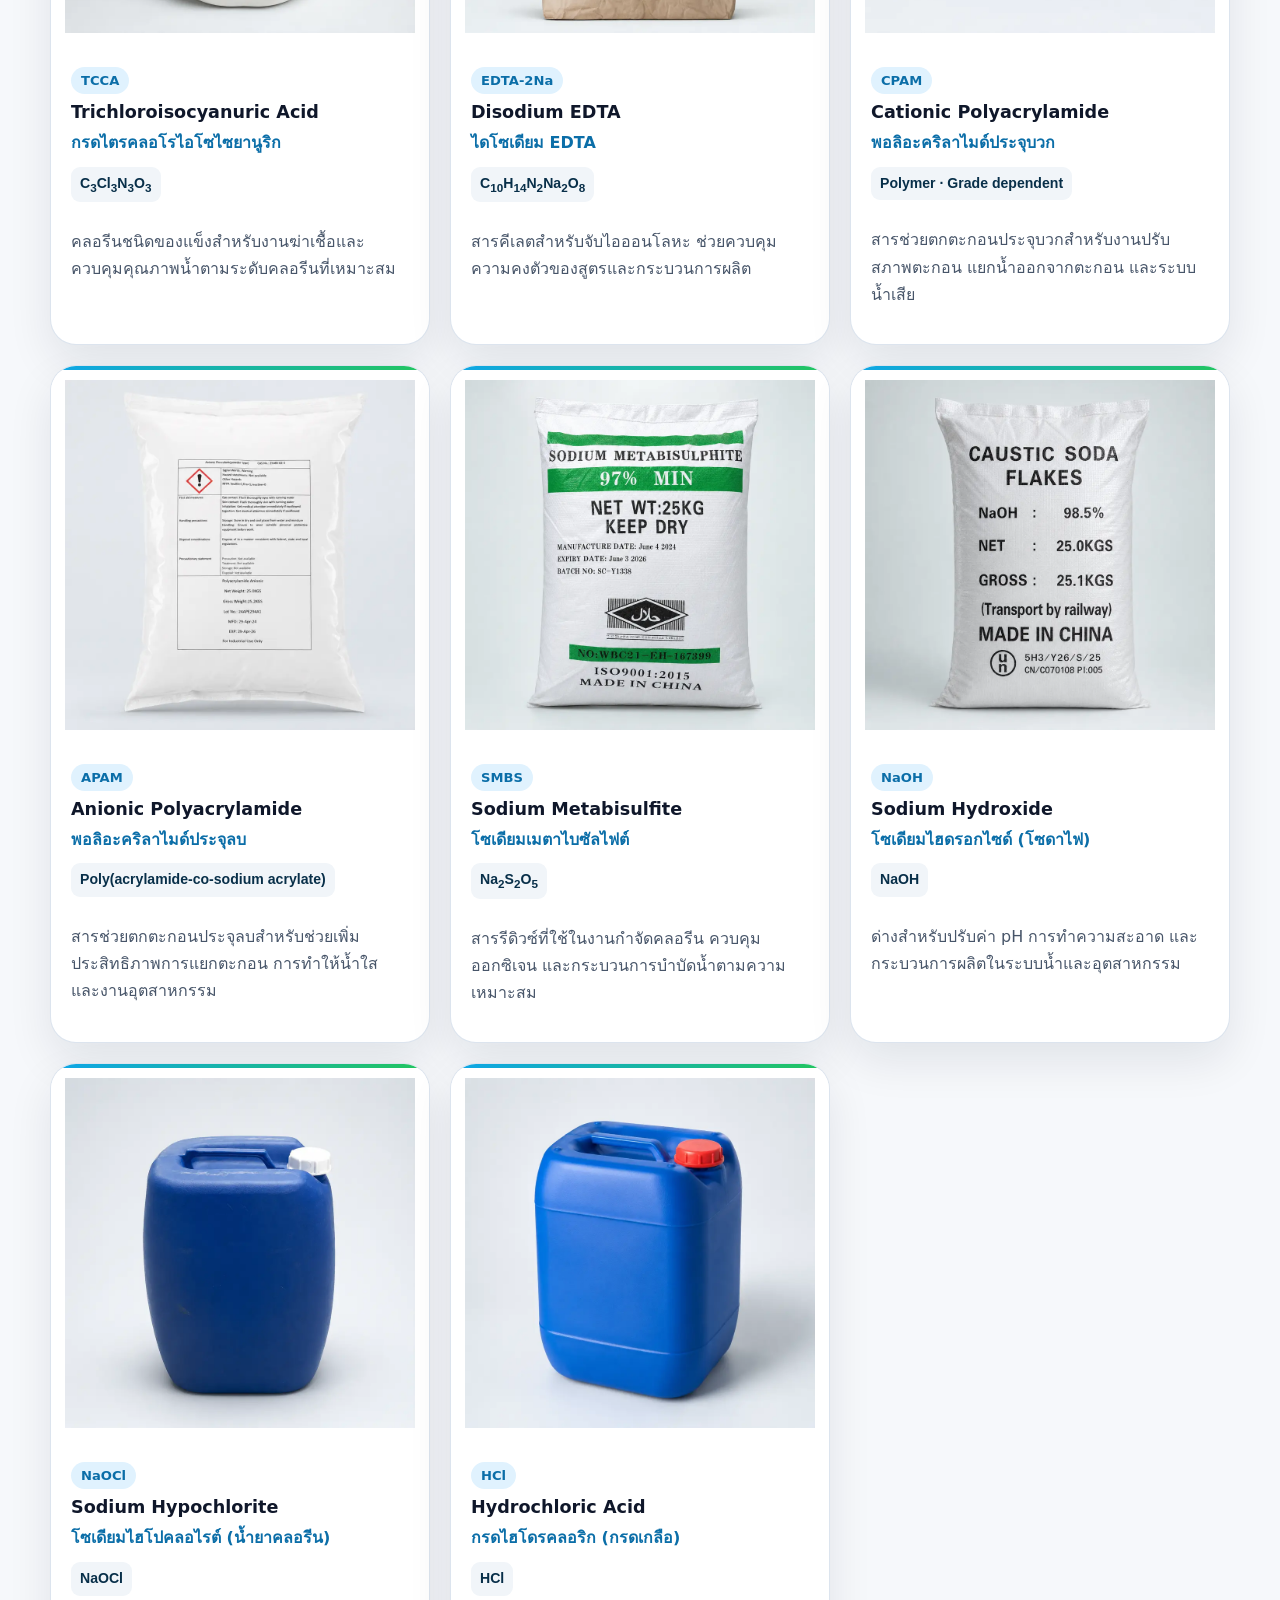
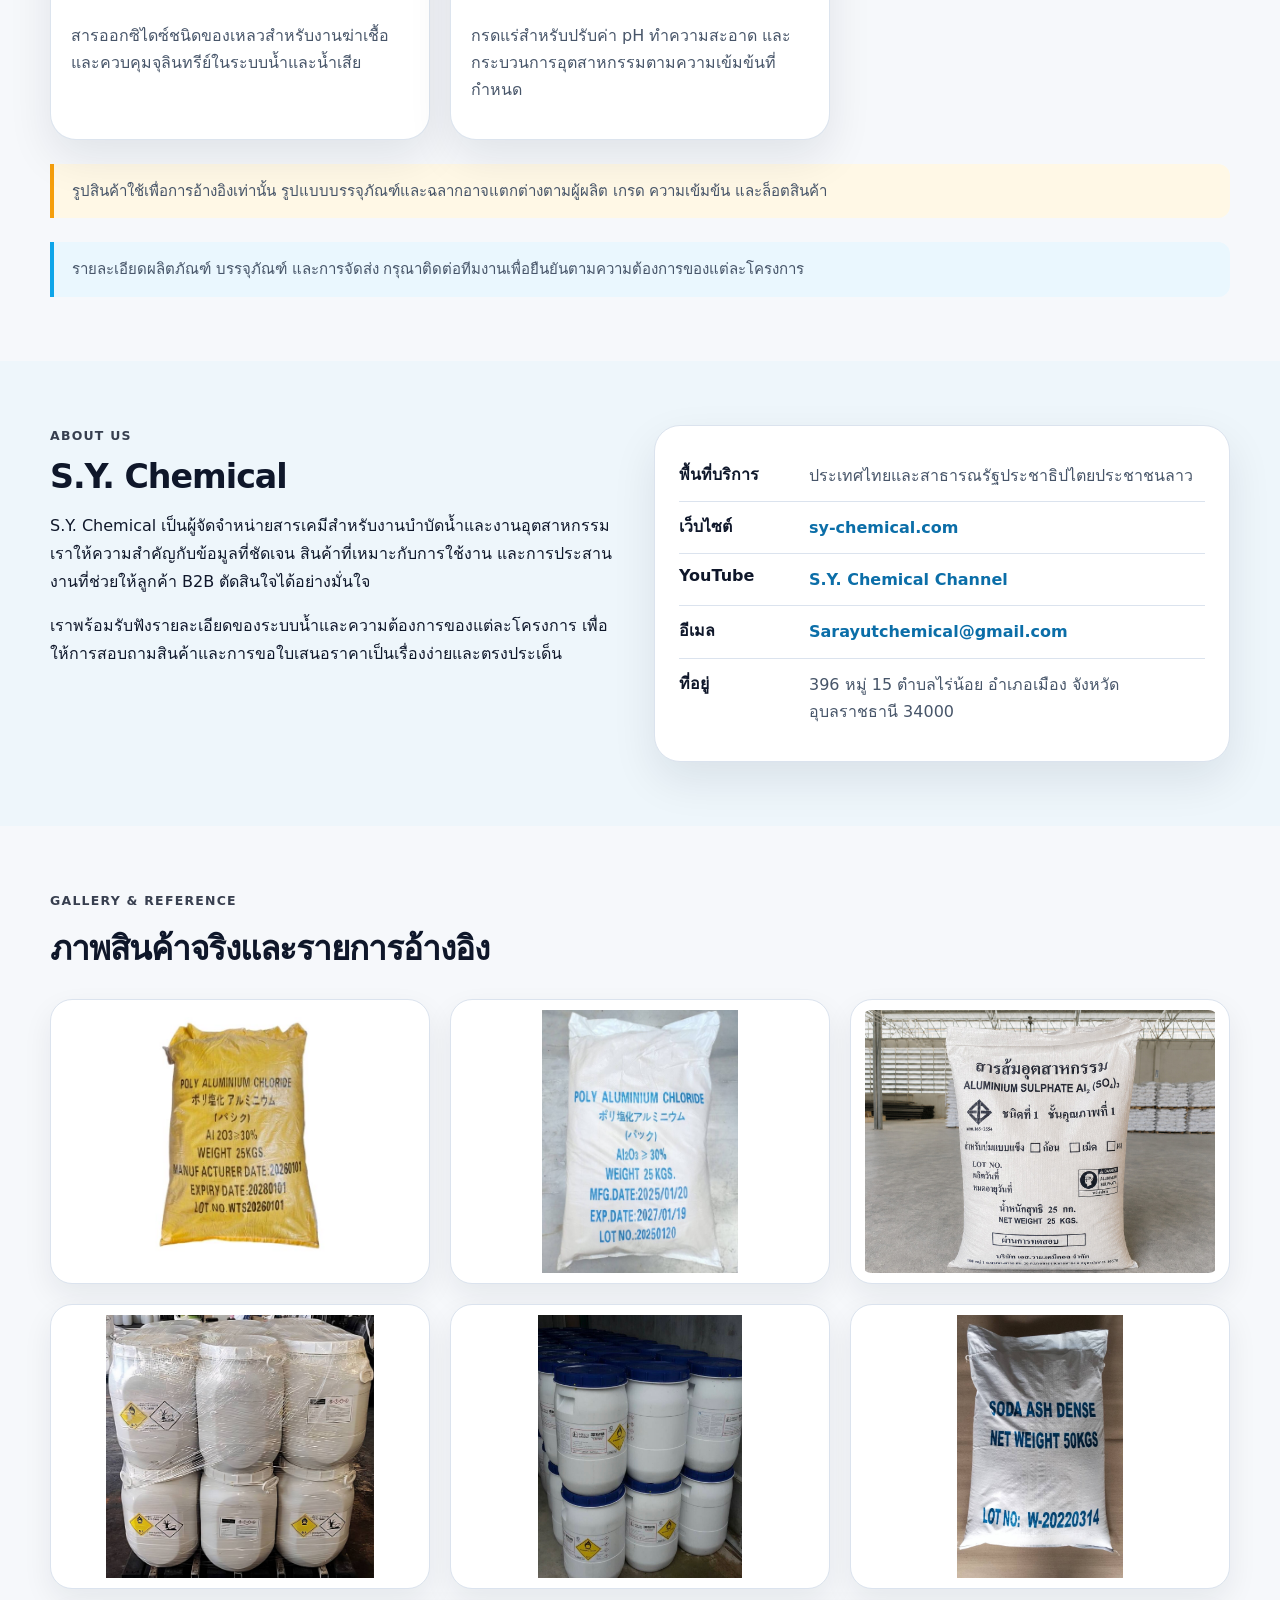
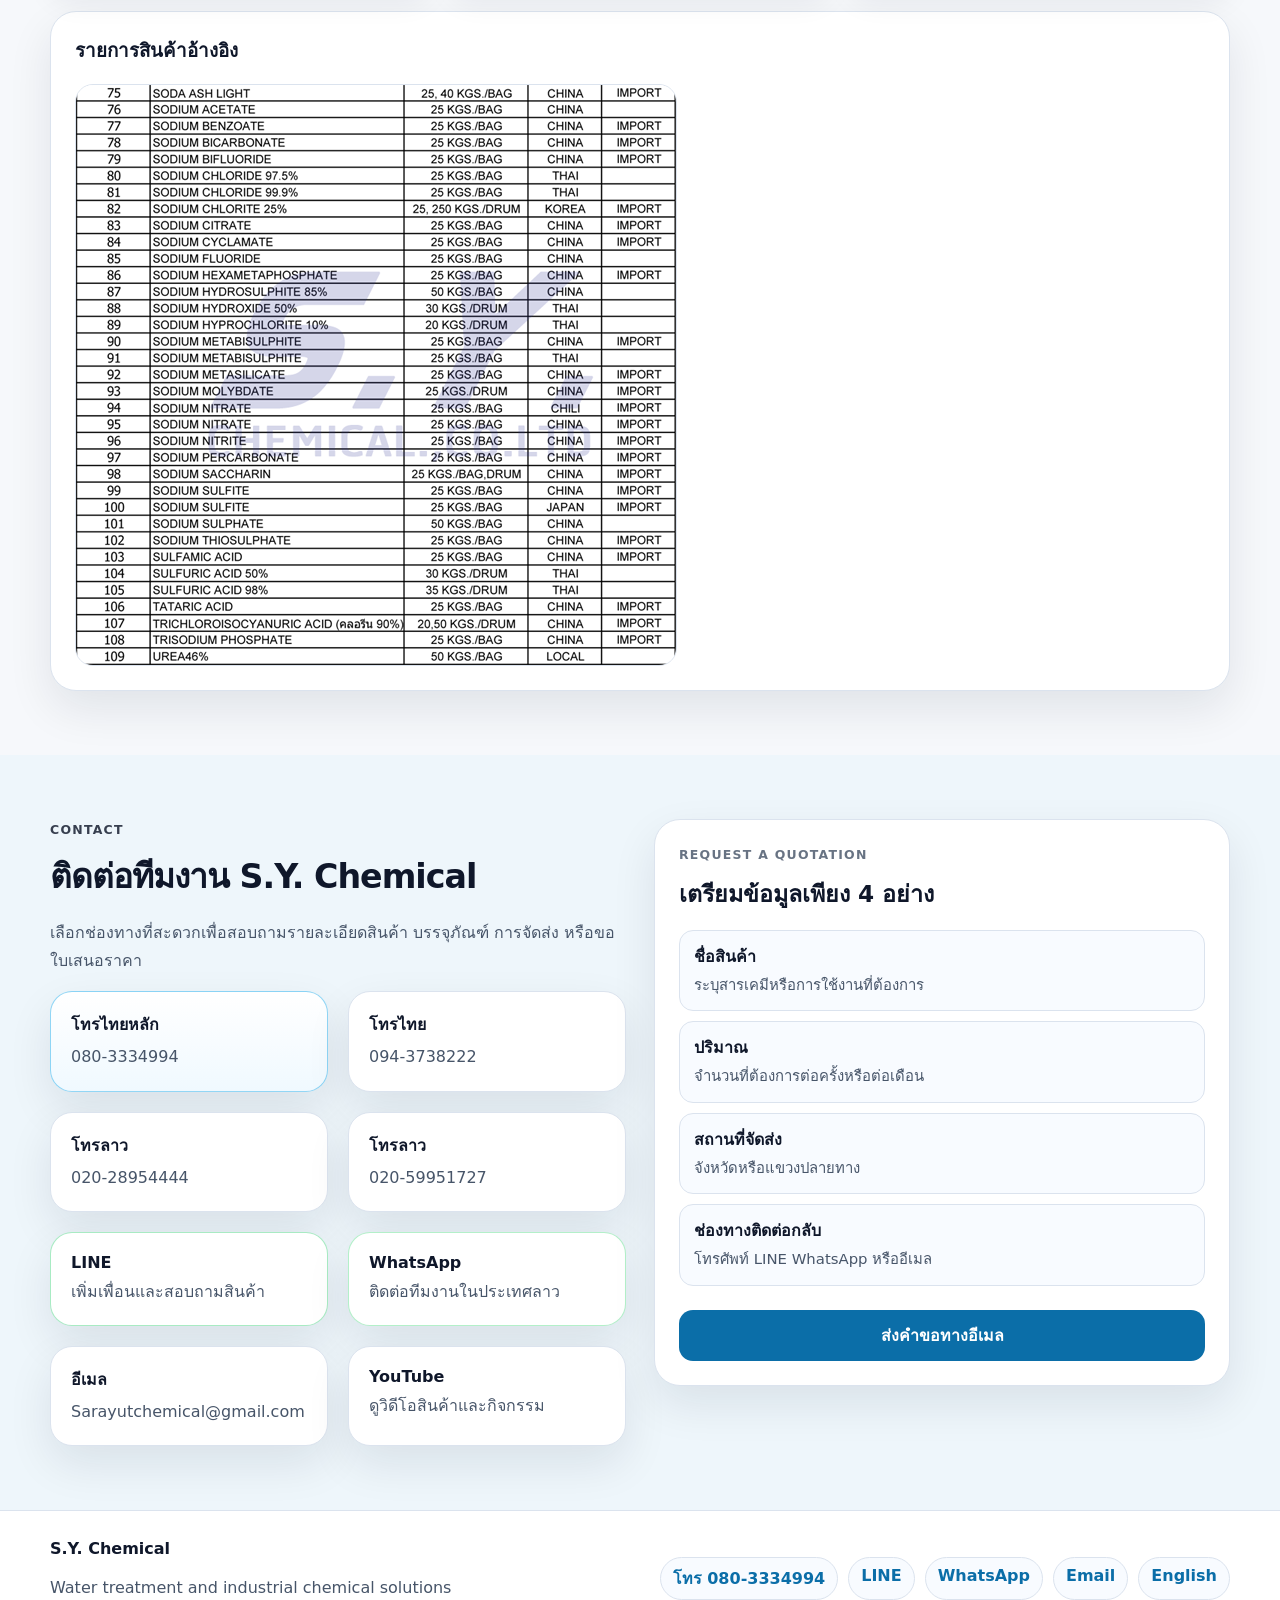
==== commit b395e4ec: "Refine bilingual homepage hero and add water treatment imagery" ====
--- a/index.html
+++ b/index.html
@@ -21,7 +21,7 @@
   <meta property="og:type" content="website" />
   <meta property="og:url" content="https://sy-chemical.vercel.app/" />
   <meta property="og:image" content="https://sy-chemical.vercel.app/images/logo.png" />
-  <link rel="preload" as="image" href="images/hero-water-intelligence-v2.svg" type="image/svg+xml" />
+  <link rel="preload" as="image" href="images/hero-water-treatment.webp" type="image/webp" />
   <link rel="stylesheet" href="styles.css" />
 </head>
 <body>
@@ -58,18 +58,14 @@
     <section class="hero">
       <div class="wrap hero-grid">
         <div class="hero-copy">
-          <p class="hero-kicker"><span aria-hidden="true"></span> Trusted B2B Water Solutions</p>
-          <h1>เคมีบำบัดน้ำและเคมีอุตสาหกรรม<br />เพื่อการทำงานที่มั่นใจในทุกวัน</h1>
-          <p class="lead">S.Y. Chemical จัดจำหน่ายสารเคมีสำหรับระบบประปา ระบบบำบัดน้ำ และงานอุตสาหกรรม พร้อมรูปสินค้าจริง ข้อมูลชัดเจน และช่องทางติดต่อโดยตรงสำหรับลูกค้าในประเทศไทยและลาว</p>
+          <p class="hero-kicker"><span aria-hidden="true"></span> S.Y. Chemical</p>
+          <h1>เคมีบำบัดน้ำและ<br />เคมีอุตสาหกรรม</h1>
+          <p class="lead">จัดจำหน่ายสารเคมีสำหรับระบบประปา ระบบบำบัดน้ำ และโรงงานอุตสาหกรรมในไทยและ สปป.ลาว</p>
           <div class="hero-actions" aria-label="ช่องทางติดต่อด่วน">
             <a class="btn primary" href="#contact">ขอใบเสนอราคา</a>
             <a class="btn line" href="https://line.me/ti/p/CYmRqcKsBF" target="_blank" rel="noopener noreferrer">LINE</a>
             <a class="btn whatsapp" href="https://wa.me/8562059951727?text=%E0%B8%AA%E0%B8%A7%E0%B8%B1%E0%B8%AA%E0%B8%94%E0%B8%B5%E0%B8%84%E0%B8%A3%E0%B8%B1%E0%B8%9A%20%E0%B8%AA%E0%B8%99%E0%B9%83%E0%B8%88%E0%B8%AA%E0%B8%AD%E0%B8%9A%E0%B8%96%E0%B8%B2%E0%B8%A1%E0%B8%AA%E0%B8%B4%E0%B8%99%E0%B8%84%E0%B9%89%E0%B8%B2%20S.Y.%20Chemical%20%E0%B8%82%E0%B8%AD%E0%B8%A3%E0%B8%B2%E0%B8%A2%E0%B8%A5%E0%B8%B0%E0%B9%80%E0%B8%AD%E0%B8%B5%E0%B8%A2%E0%B8%94%E0%B9%80%E0%B8%9E%E0%B8%B4%E0%B9%88%E0%B8%A1%E0%B9%80%E0%B8%95%E0%B8%B4%E0%B8%A1%E0%B8%84%E0%B8%A3%E0%B8%B1%E0%B8%9A" target="_blank" rel="noopener noreferrer">WhatsApp</a>
             <a class="btn ghost" href="tel:0803334994">โทร 080-3334994</a>
-          </div>
-          <div class="hero-meta" aria-label="ข้อมูลบริการ">
-            <span>ประเทศไทย • สปป.ลาว</span>
-            <span>ประปา • บำบัดน้ำ • อุตสาหกรรม</span>
           </div>
         </div>
       </div>
--- a/styles.css
+++ b/styles.css
@@ -32,27 +32,47 @@
 .language-switcher a { color: var(--muted); padding: 4px; border-radius: 6px; }
 .language-switcher a.active, .language-switcher a:hover { color: var(--brand-dark); }
 .hero {
-  position: relative; isolation: isolate; overflow: hidden;
-  min-height: clamp(570px, 74vh, 720px); padding: clamp(92px, 12vw, 148px) 0 104px;
-  background: #0b4f78 url("images/hero-water-intelligence-v2.svg") center center / cover no-repeat;
+  position: relative;
+  isolation: isolate;
+  display: grid;
+  align-items: center;
+  min-height: clamp(490px, 65vh, 640px);
+  padding: 72px 0 94px;
+  background: #071f32;
   color: #fff;
 }
 .hero::before {
-  content: ""; position: absolute; inset: 0; z-index: -2;
-  background: linear-gradient(90deg, rgba(2, 28, 45, .80) 0%, rgba(3, 41, 66, .64) 36%, rgba(3, 54, 83, .26) 66%, rgba(2, 40, 64, .02) 100%);
+  content: "";
+  position: absolute;
+  inset: 0 0 0 26%;
+  z-index: -1;
+  background: linear-gradient(90deg, #071f32, rgba(7, 31, 50, .76) 27%, rgba(7, 31, 50, .08) 70%),
+    url("images/hero-water-treatment.webp") 72% center / cover no-repeat;
 }
-.hero::after {
-  content: ""; position: absolute; inset: auto 0 0; height: 42%; z-index: -1;
-  background: linear-gradient(0deg, rgba(2, 30, 48, .20), transparent);
+.hero-grid { display: grid; grid-template-columns: minmax(0, 610px); }
+.hero-kicker {
+  display: flex;
+  align-items: center;
+  gap: 10px;
+  margin: 0 0 14px;
+  color: #a9e6ee;
+  font-size: .85rem;
+  font-weight: 700;
+  letter-spacing: .08em;
 }
-.hero-grid { display: grid; grid-template-columns: minmax(0, 760px); align-items: center; }
-.hero-copy { padding: 30px 0; }
-.hero-kicker { display: inline-flex; align-items: center; gap: 9px; margin: 0 0 18px; color: #bcecff; font-size: .78rem; font-weight: 900; letter-spacing: .12em; text-transform: uppercase; }
-.hero-kicker span { width: 28px; height: 2px; border-radius: 999px; background: linear-gradient(90deg, #39d3ff, #e9c46a); box-shadow: 0 0 16px rgba(57, 211, 255, .55); }
+.hero-kicker span { width: 24px; height: 2px; background: #73d4df; }
 .eyebrow { margin: 0 0 10px; text-transform: uppercase; letter-spacing: .1em; font-size: .78rem; opacity: .82; font-weight: 800; }
-.hero h1 { max-width: 15ch; font-size: clamp(2.55rem, 5.4vw, 5rem); line-height: 1.04; letter-spacing: -.05em; margin: 0 0 22px; text-wrap: balance; text-shadow: 0 4px 30px rgba(0,0,0,.24); }
-.lead { font-size: clamp(1.02rem, 1.45vw, 1.19rem); line-height: 1.8; color: rgba(255,255,255,.88); max-width: 62ch; }
-.hero-actions { display: flex; gap: 12px; margin-top: 26px; flex-wrap: wrap; }
+.hero h1 {
+  margin: 0 0 16px;
+  font-size: clamp(1.85rem, 4.2vw, 3.5rem);
+  font-weight: 700;
+  line-height: 1.24;
+}
+.hero .lead { margin: 0; max-width: 440px; color: #d8e7ef; font-size: clamp(1rem, 1.4vw, 1.125rem); line-height: 1.75; }
+.hero-actions { display: flex; flex-wrap: wrap; gap: 8px; margin-top: 24px; }
+.hero-actions .btn { padding: 10px 13px; border-radius: 10px; font-size: .93rem; }
+.hero-actions .btn:is(.line, .whatsapp) { background: rgba(7, 31, 50, .82); border-color: #6894a5; color: #dbf9eb; }
+.hero-actions .btn:is(.line, .whatsapp):hover { background: #16483f; }
 .btn { display: inline-flex; align-items: center; justify-content: center; min-height: 48px; padding: 12px 18px; border-radius: 14px; font-weight: 800; border: 1px solid transparent; transition: transform .2s ease, box-shadow .2s ease, background .2s ease, border-color .2s ease; }
 .btn:hover { transform: translateY(-2px); box-shadow: 0 12px 24px rgba(15, 23, 42, .16); }
 .btn.primary { background: #fff; color: #0c4a6e; }
@@ -60,8 +80,6 @@
 .btn.whatsapp { background: var(--whatsapp-green); color: #063b1f; }
 .btn.ghost, .btn.small { background: rgba(255,255,255,.08); border-color: rgba(255,255,255,.38); color: inherit; }
 .btn.small { color: var(--brand-dark); border-color: var(--line); background: #fff; }
-.hero-meta { display: flex; gap: 10px; flex-wrap: wrap; margin-top: 24px; }
-.hero-meta span { padding: 8px 12px; border: 1px solid rgba(255,255,255,.2); border-radius: 999px; background: rgba(4, 36, 58, .45); color: rgba(255,255,255,.88); font-size: .88rem; backdrop-filter: blur(8px); }
 .trust-strip { position: relative; z-index: 2; margin-top: -36px; background: transparent; }
 .trust-grid { display: grid; grid-template-columns: repeat(3, 1fr); overflow: hidden; background: #fff; border: 1px solid rgba(219, 227, 238, .9); border-radius: 24px; box-shadow: 0 20px 50px rgba(4, 36, 58, .15); }
 .trust-item { display: grid; gap: 4px; padding: 22px clamp(16px, 3vw, 34px); border-right: 1px solid var(--line); }
@@ -127,8 +145,8 @@
 }
 @media (max-width: 900px) {
   body { padding-bottom: 84px; }
-  .hero { min-height: 620px; padding: 82px 0 86px; background-position: 60% center; }
-  .hero::before { background: linear-gradient(90deg, rgba(2, 28, 45, .84) 0%, rgba(3, 41, 66, .70) 54%, rgba(3, 54, 83, .30) 100%); }
+  .hero { min-height: 460px; padding: 56px 0 76px; }
+  .hero::before { left: 14%; background-position: 76% center; }
   .hero-grid, .two-col, .product-grid, .gallery-grid, .cta-grid { grid-template-columns: 1fr; }
   .trust-grid { grid-template-columns: 1fr; }
   .trust-item { padding: 17px 20px; border-right: 0; border-bottom: 1px solid var(--line); }
@@ -136,7 +154,6 @@
   .topbar-inner, .section-head, .footer-inner { flex-direction: column; align-items: flex-start; }
   .header-actions { width: 100%; align-items: flex-start; flex-direction: column-reverse; }
   .nav { width: 100%; justify-content: flex-start; }
-  .hero-actions .btn { flex: 1 1 165px; }
   .footer { padding-bottom: 104px; }
   .footer-links { justify-content: flex-start; }
   .mobile-contact-bar { position: fixed; left: 12px; right: 12px; bottom: 12px; z-index: 20; display: grid; grid-template-columns: repeat(3, 1fr); gap: 8px; padding: 10px; border: 1px solid rgba(219, 227, 238, .9); border-radius: 20px; background: rgba(255, 255, 255, .94); box-shadow: 0 16px 42px rgba(15, 23, 42, .2); backdrop-filter: blur(14px); }
@@ -151,10 +168,14 @@
   .nav { gap: 2px; }
   .nav a { padding: 8px 7px; font-size: .88rem; }
   .info-list div { grid-template-columns: 1fr; gap: 4px; }
-  .hero-actions .btn { flex-basis: 100%; }
-  .hero { min-height: 660px; padding-top: 72px; background-position: 66% center; }
-  .hero::before { background: linear-gradient(90deg, rgba(2, 28, 45, .88) 0%, rgba(3, 41, 66, .76) 67%, rgba(3, 54, 83, .46) 100%); }
-  .hero h1 { font-size: clamp(2.3rem, 11vw, 3.4rem); }
+  .hero { min-height: 0; padding: clamp(148px, 46vw, 235px) 0 52px; }
+  .hero::before {
+    inset: 0 0 auto;
+    height: clamp(170px, 51vw, 258px);
+    background: linear-gradient(0deg, #071f32, transparent 63%),
+      url("images/hero-water-treatment.webp") 82% center / cover no-repeat;
+  }
+  .hero-actions { display: grid; grid-template-columns: repeat(2, minmax(0, 1fr)); }
   .trust-strip { margin-top: -24px; }
   .section { padding: 48px 0; }
 }
